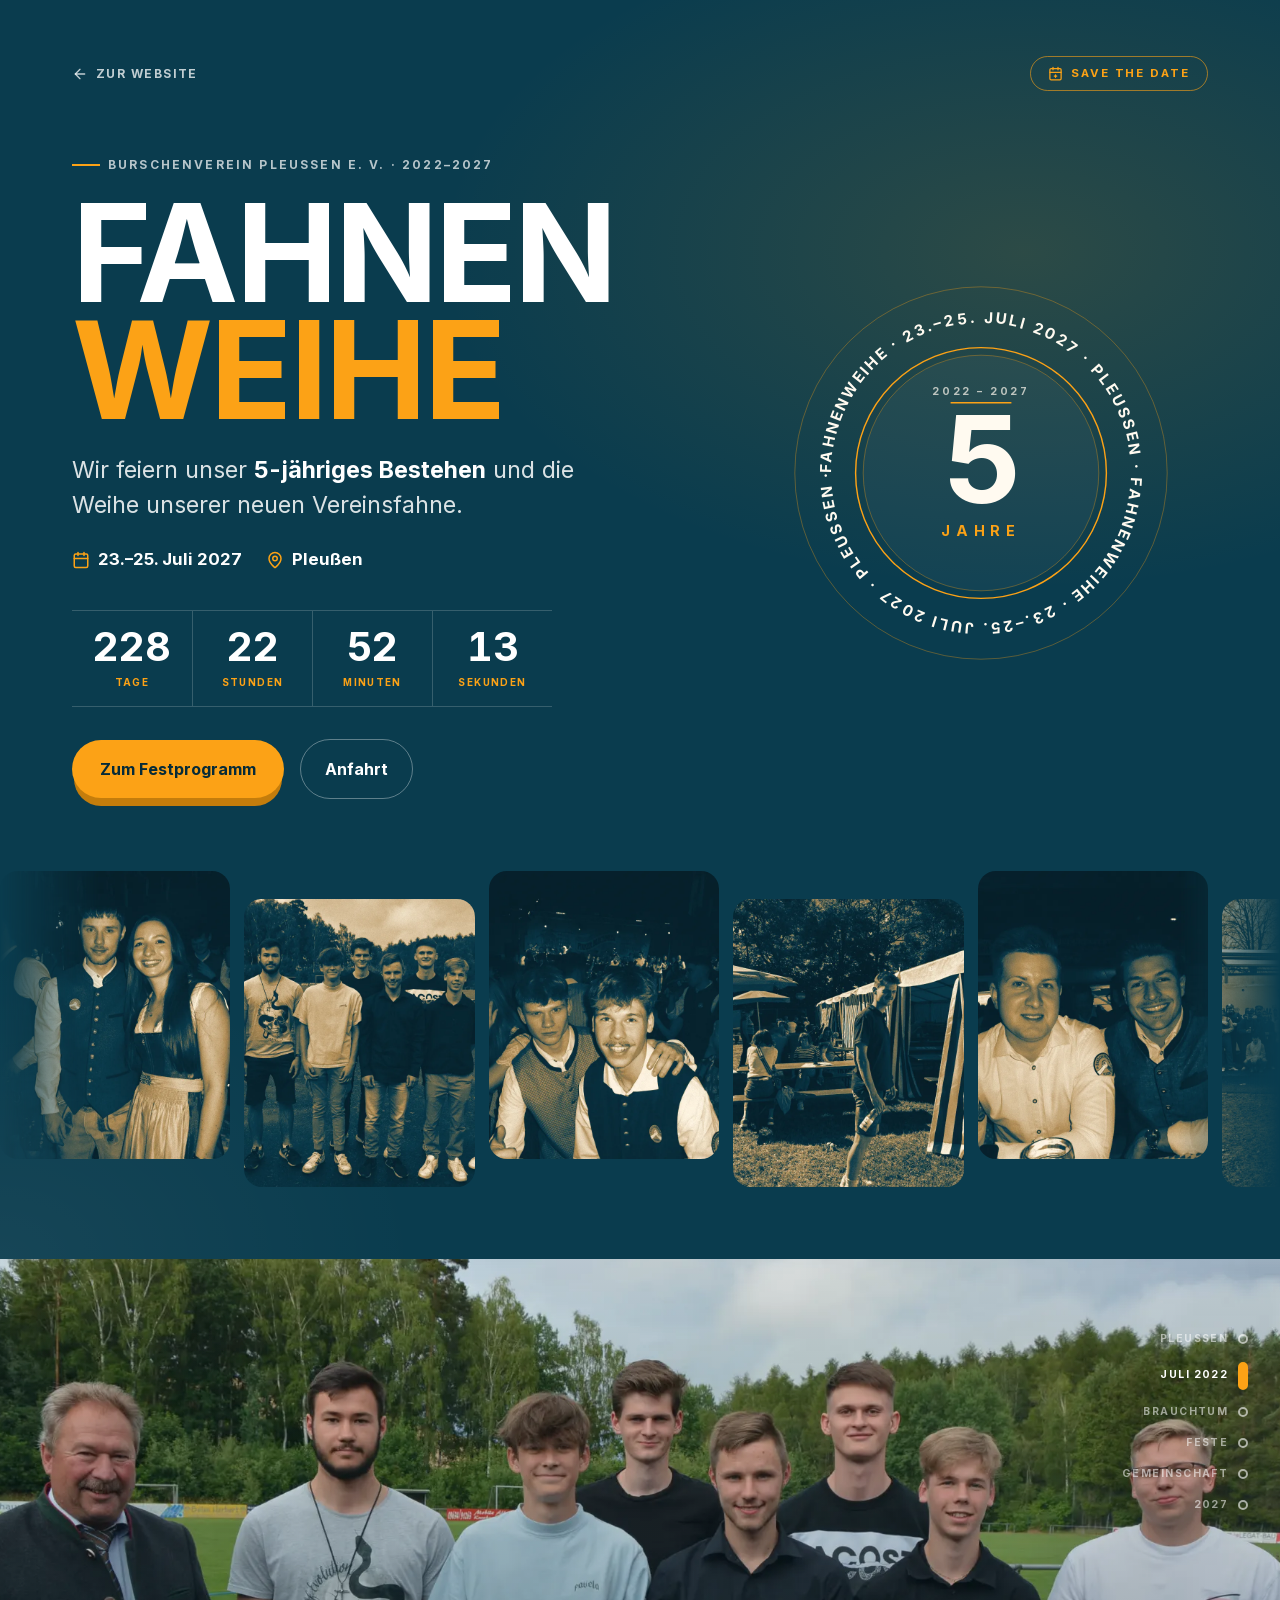
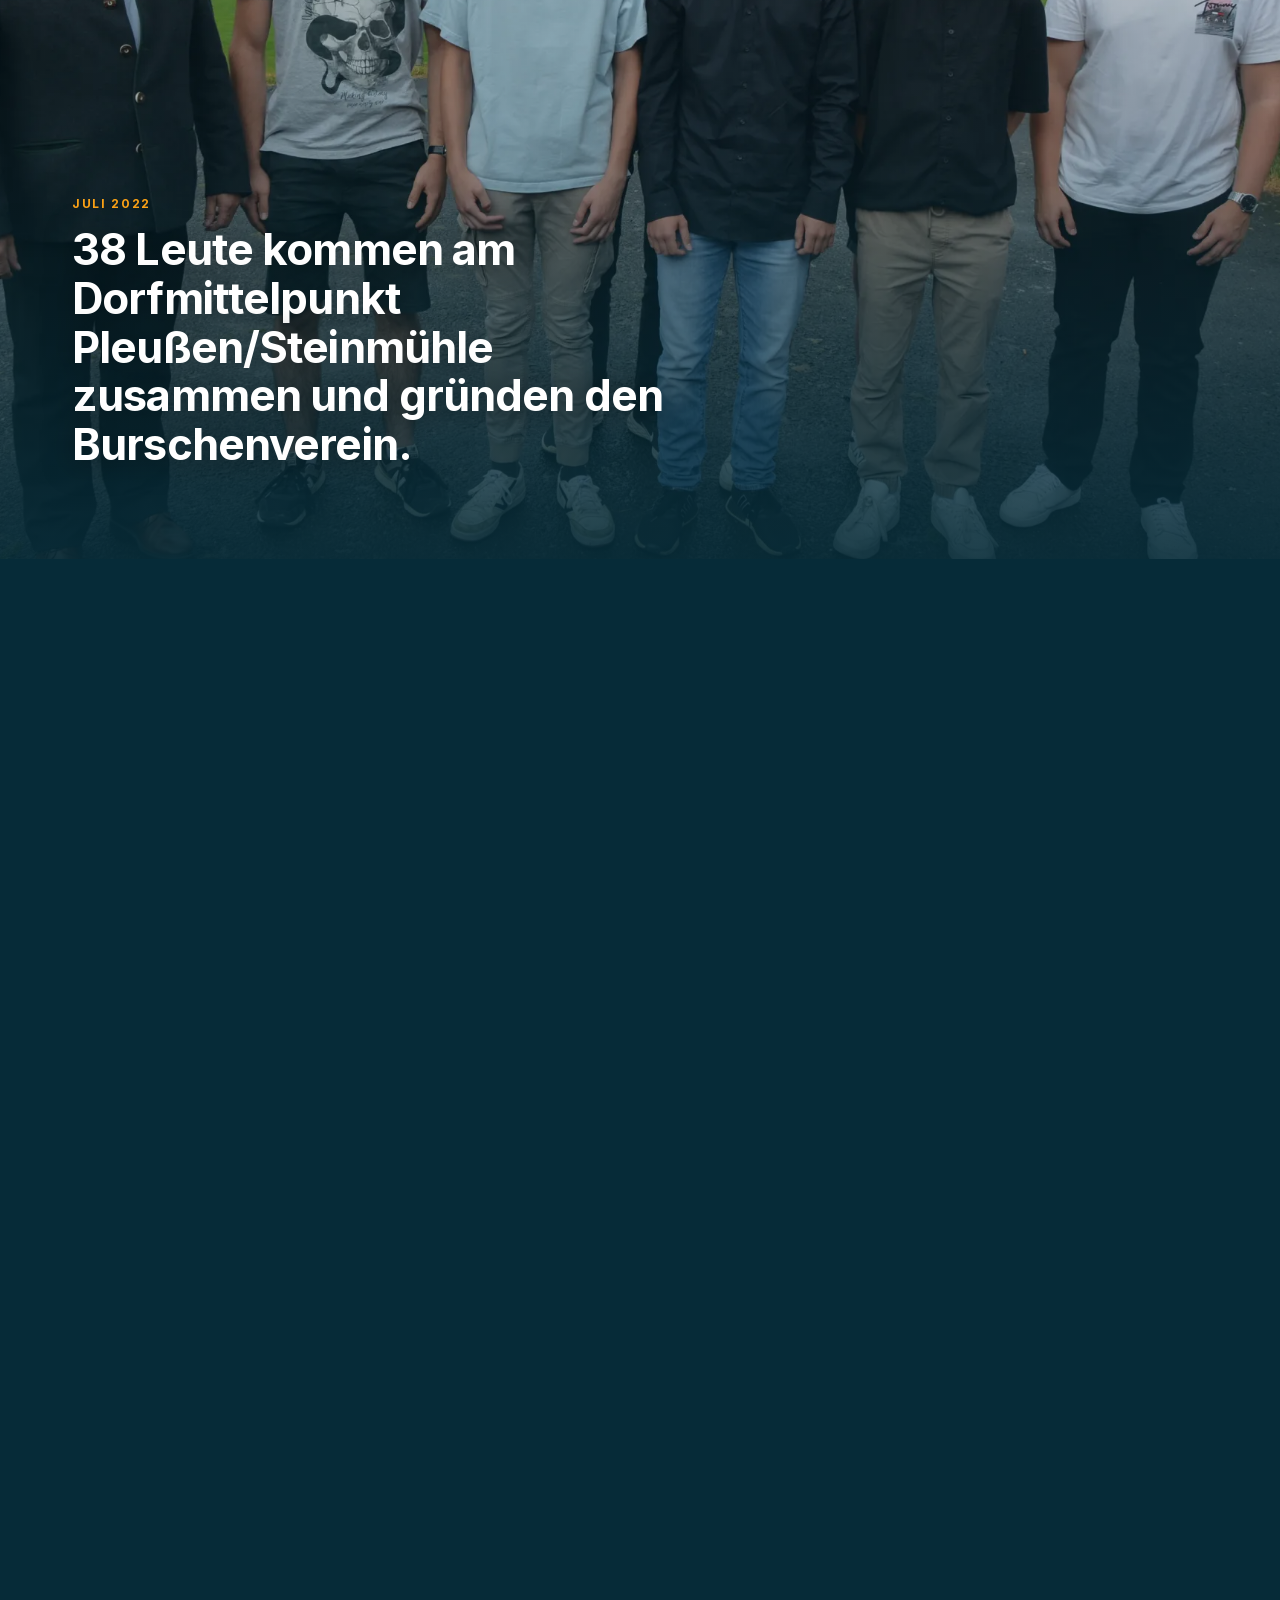
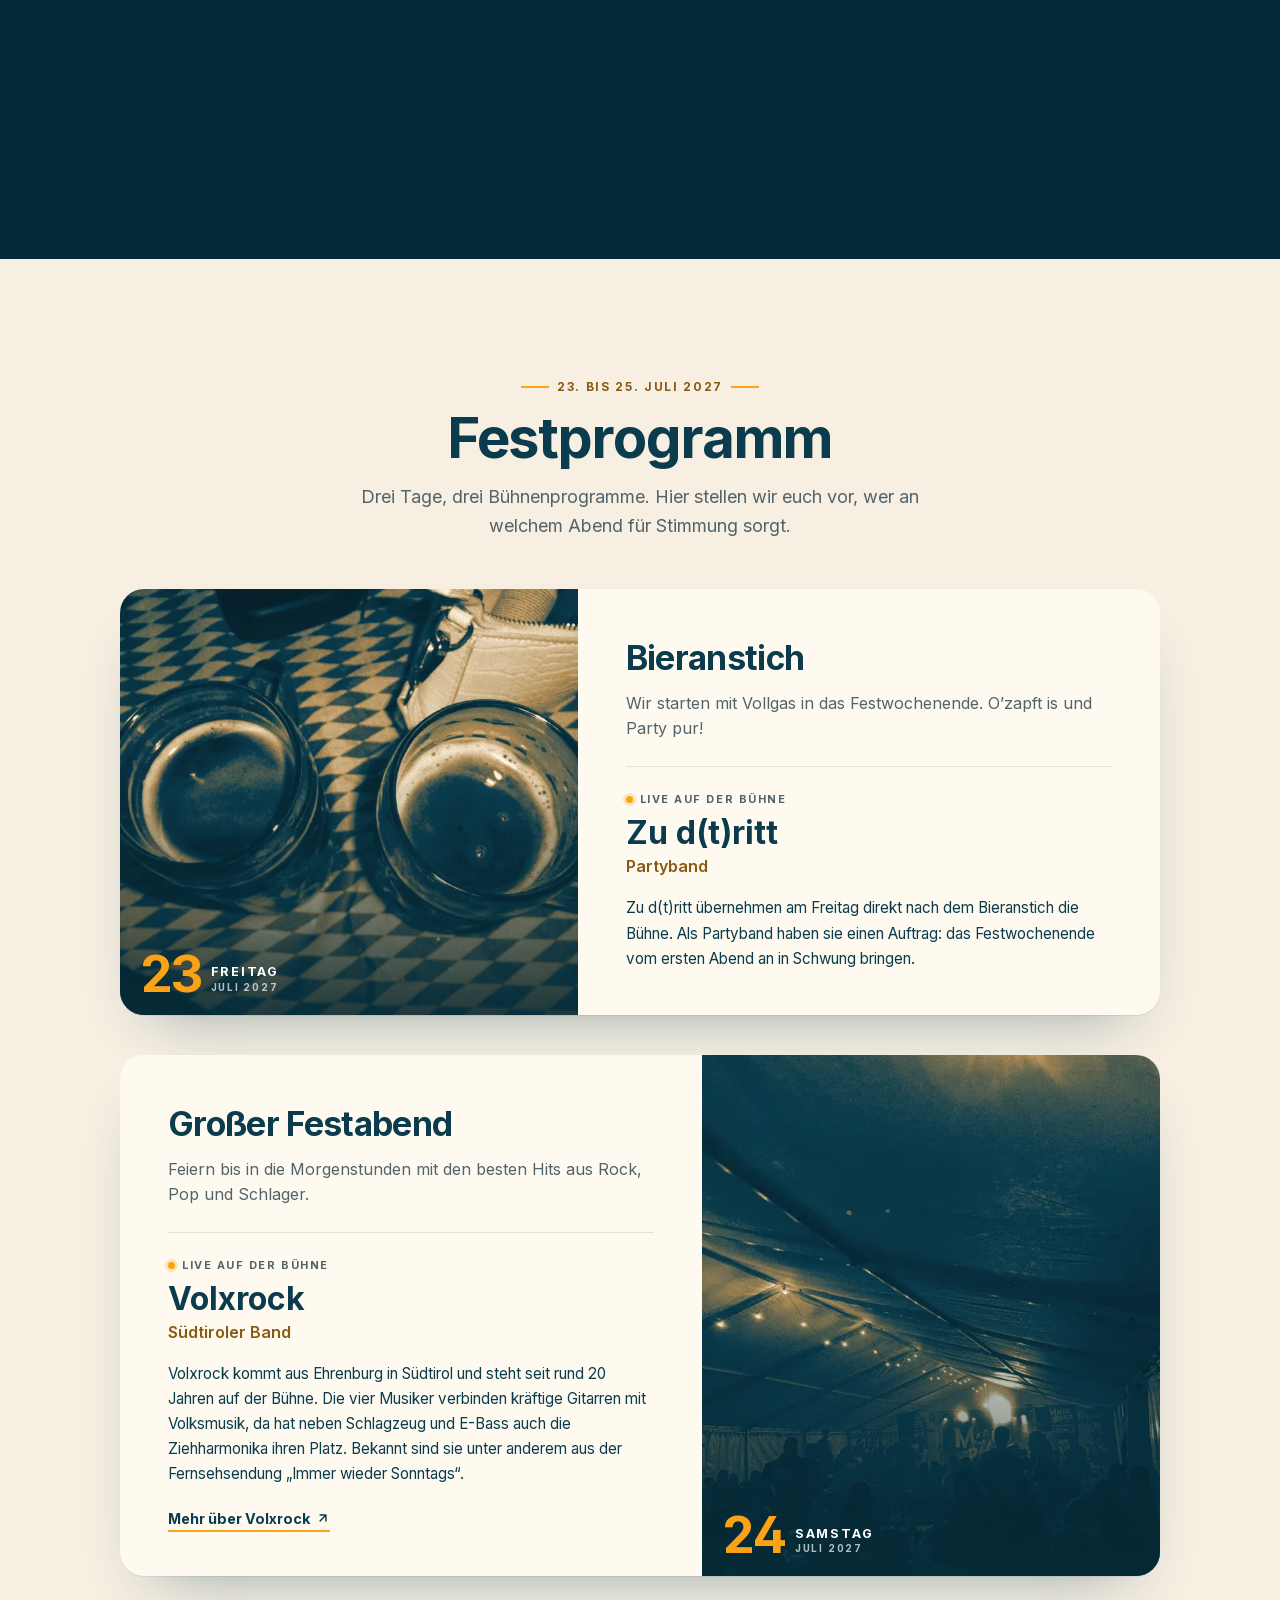
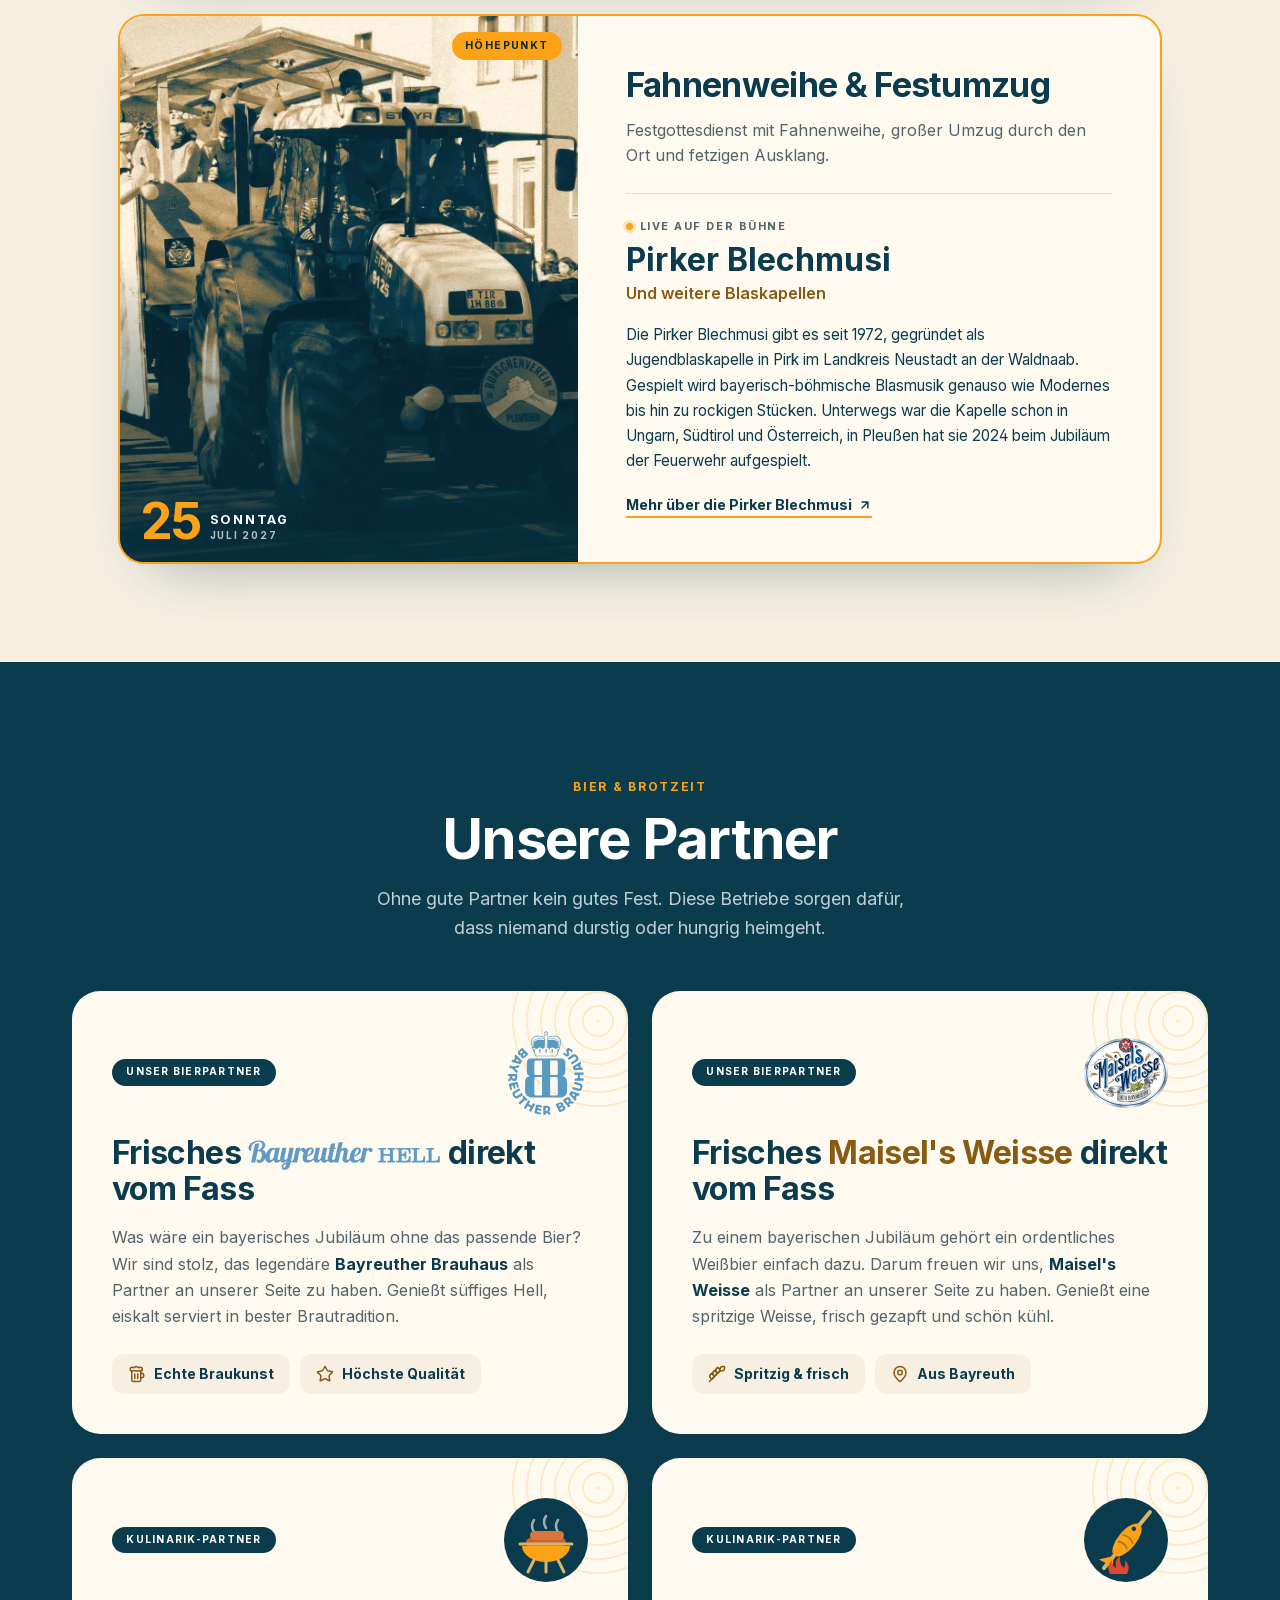
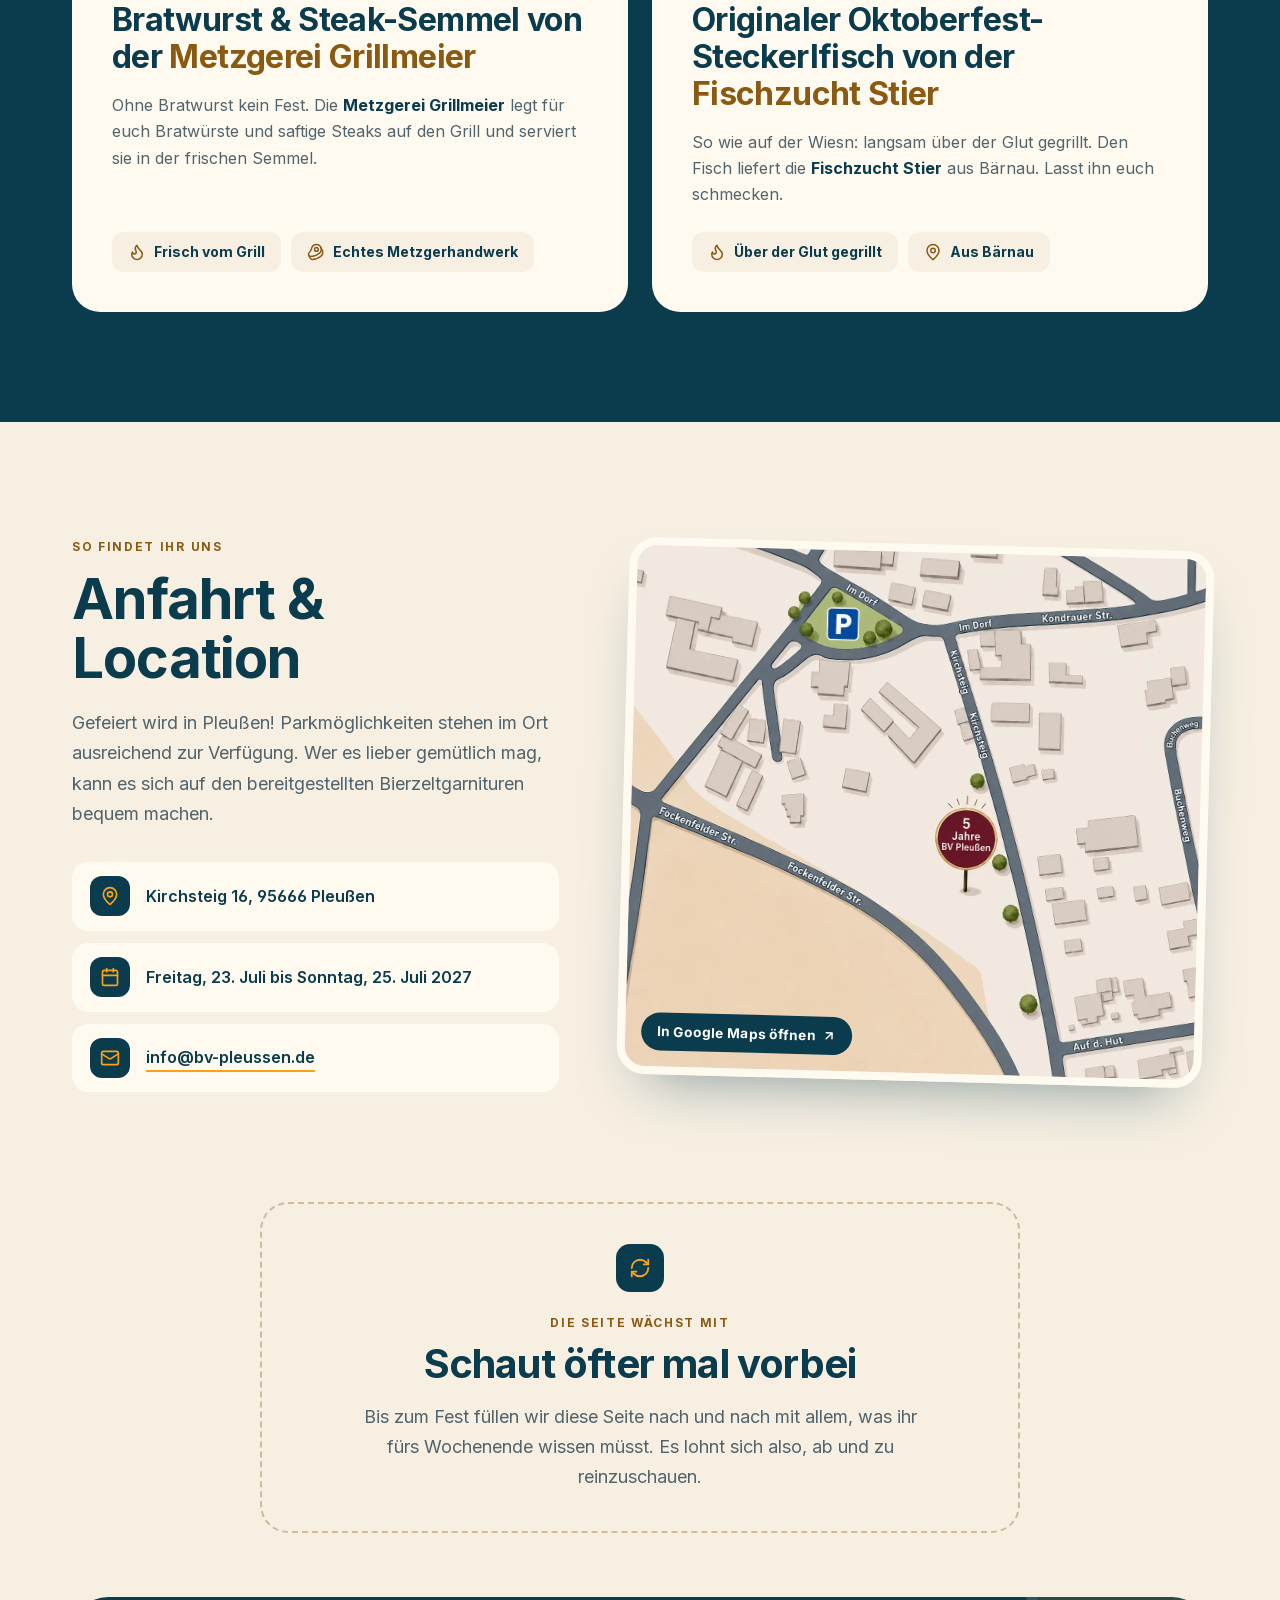
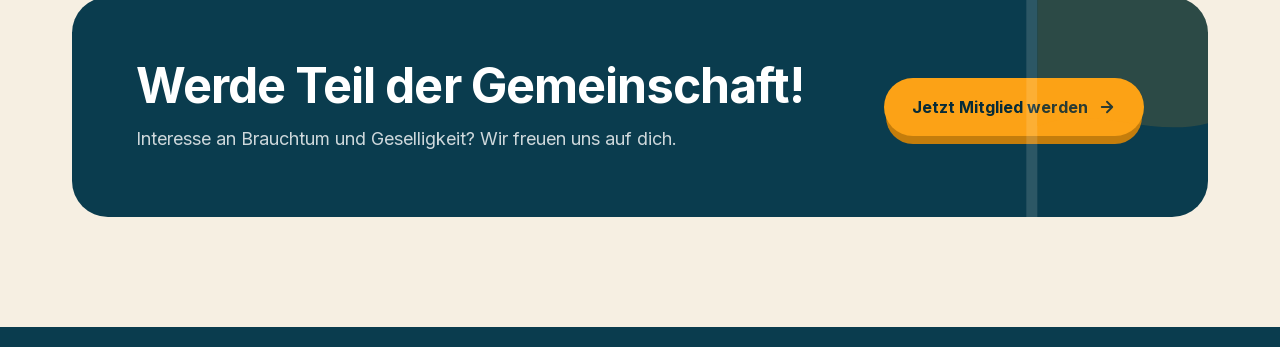
==== index.html @ 167a9791 "Initial Commit" ====
<!doctype html>
<html lang="de">
<head>
<meta charset="utf-8">
<meta name="viewport" content="width=device-width, initial-scale=1">
<meta name="robots" content="noindex">
<title>Fahnenweihe 2027 · Burschenverein Pleußen</title>
<link rel="icon" href="favicon.png">
<link rel="stylesheet" href="theme/2371bcbfa6c42cbef8c187764c1c1ba2/css/all.css">
</head>
<body class="is-ctl-navigation is-act-index">
<main class="content-main" id="content-main">
<div class="container-main">
<div class="cms-page jubi-page">
<section class="jubi jubi-hero">
    <div class="jubi-wrap">
        <nav class="jubi-nav">
            <a class="jubi-back" href="https://www.burschenverein-pleussen.de/">
                <svg xmlns="http://www.w3.org/2000/svg" width="16" height="16" viewBox="0 0 24 24" fill="none" stroke="currentColor" stroke-width="2" stroke-linecap="round" stroke-linejoin="round" aria-hidden="true"><path d="m12 19-7-7 7-7"></path><path d="M19 12H5"></path></svg>
                Zur Website
            </a>
                        <details class="jubi-cal">
                <summary class="jubi-stamp">
                    <svg viewBox="0 0 24 24" fill="none" stroke="currentColor" stroke-width="2" stroke-linecap="round" stroke-linejoin="round" aria-hidden="true"><rect x="3" y="4" width="18" height="18" rx="2"></rect><path d="M16 2v4M8 2v4M3 10h18M12 14v4M10 16h4"></path></svg>
                    Save the Date
                </summary>
                <div class="jubi-cal-menu">
                    <a href="bundles/c3jubilaeum/fahnenweihe-2027.ics" download="fahnenweihe-2027.ics">Apple, Outlook &amp; Co. (.ics)</a>
                    <a href="https://calendar.google.com/calendar/render?action=TEMPLATE&amp;text=Fahnenweihe%20%26%205%20Jahre%20Burschenverein%20Pleu%C3%9Fen&amp;dates=20270723/20270726&amp;location=Kirchsteig%2016%2C%2095666%20Pleu%C3%9Fen&amp;details=Festwochenende%20mit%20Bieranstich%2C%20Festabend%2C%20Fahnenweihe%20und%20Festumzug.%20https%3A%2F%2Fwww.burschenverein-pleussen.de%2Fjubilaeum%2F" target="_blank" rel="noopener">Google Kalender</a>
                </div>
            </details>
        </nav>

        <div class="jubi-hero-grid">
            <div>
                <p class="jubi-kicker">Burschenverein Pleußen e. V. · 2022–2027</p>
                <h1 class="jubi-title">Fahnen<span>weihe</span></h1>
                <p class="jubi-lead">Wir feiern unser <strong>5-jähriges Bestehen</strong> und die Weihe unserer neuen Vereinsfahne.</p>

                <p class="jubi-dates">
                    <span><svg viewBox="0 0 24 24" fill="none" stroke="currentColor" stroke-width="2" stroke-linecap="round" stroke-linejoin="round" aria-hidden="true"><rect x="3" y="4" width="18" height="18" rx="2"></rect><path d="M16 2v4M8 2v4M3 10h18"></path></svg>23.–25. Juli 2027</span>
                    <span><svg viewBox="0 0 24 24" fill="none" stroke="currentColor" stroke-width="2" stroke-linecap="round" stroke-linejoin="round" aria-hidden="true"><path d="M20 10c0 4.993-5.539 10.193-7.399 11.799a1 1 0 0 1-1.202 0C9.539 20.193 4 14.993 4 10a8 8 0 0 1 16 0"></path><circle cx="12" cy="10" r="3"></circle></svg>Pleußen</span>
                </p>

                <div class="jubi-countdown" data-jubi-countdown="2027-07-23" role="timer" aria-label="Countdown bis zum Festbeginn">
                    <div class="jubi-countdown-item"><span data-days>–</span><small>Tage</small></div>
                    <div class="jubi-countdown-item"><span data-hours>–</span><small>Stunden</small></div>
                    <div class="jubi-countdown-item"><span data-minutes>–</span><small>Minuten</small></div>
                    <div class="jubi-countdown-item"><span data-seconds>–</span><small>Sekunden</small></div>
                </div>

                <div class="jubi-hero-actions">
                    <a class="jubi-btn" href="#festprogramm">Zum Festprogramm</a>
                    <a class="jubi-btn-ghost" href="#anfahrt">Anfahrt</a>
                </div>
            </div>

                        <div class="jubi-seal" aria-hidden="true">
                <svg viewBox="0 0 400 400">
                    <defs>
                        <path id="jubi-seal-ring" d="M200 200 m-158 0 a158 158 0 1 1 316 0 a158 158 0 1 1 -316 0"/>
                    </defs>
                    <circle cx="200" cy="200" r="196" fill="none" stroke="#fca216" stroke-opacity=".35" stroke-width="1"/>
                    <circle cx="200" cy="200" r="132" fill="none" stroke="#fca216" stroke-width="1.5"/>
                    <circle cx="200" cy="200" r="124" fill="rgba(255,255,255,.04)" stroke="#fca216" stroke-opacity=".35" stroke-width="1"/>
                    <g class="jubi-seal-ring">
                                                <text font-size="16" font-weight="700" fill="#fffaf0">
                            <textPath href="#jubi-seal-ring" textLength="992.7" lengthAdjust="spacing">FAHNENWEIHE · 23.–25. JULI 2027 · PLEUSSEN · FAHNENWEIHE · 23.–25. JULI 2027 · PLEUSSEN · </textPath>
                        </text>
                    </g>
                    <text x="200" y="232" text-anchor="middle" font-size="128" font-weight="800" letter-spacing="-4" fill="#fffaf0">5</text>
                    <text x="200" y="266" text-anchor="middle" font-size="15" font-weight="800" letter-spacing="6" fill="#fca216">JAHRE</text>
                    <path d="M168 126 h64" stroke="#fca216" stroke-width="1.5"/>
                    <text x="200" y="118" text-anchor="middle" font-size="11" font-weight="700" letter-spacing="3" fill="#fffaf0" fill-opacity=".7">2022 – 2027</text>
                </svg>
            </div>
        </div>
    </div>

        <div class="jubi-marquee">
        <ul class="jubi-marquee-track">
                                                <li>
                        <img src="bundles/c3jubilaeum/hero/m1-tracht.webp"
                             alt="Paar in Tracht beim Fest"
                             width="640" height="800">
                    </li>
                                    <li>
                        <img src="bundles/c3jubilaeum/hero/m2-gruendung.webp"
                             alt="Gründungsfoto 2022"
                             width="640" height="800">
                    </li>
                                    <li>
                        <img src="bundles/c3jubilaeum/hero/m3-freunde.webp"
                             alt="Zwei Vereinsmitglieder in Tracht"
                             width="640" height="800">
                    </li>
                                    <li>
                        <img src="bundles/c3jubilaeum/hero/m4-weinfest.webp"
                             alt="Weinfest im Freien"
                             width="640" height="800">
                    </li>
                                    <li>
                        <img src="bundles/c3jubilaeum/hero/m5-fest.webp"
                             alt="Vereinsmitglieder am Festtisch"
                             width="640" height="800">
                    </li>
                                    <li>
                        <img src="bundles/c3jubilaeum/hero/m6-wagen.webp"
                             alt="Der Verein vor dem eigenen Wagen"
                             width="640" height="800">
                    </li>
                                    <li>
                        <img src="bundles/c3jubilaeum/hero/m7-buehne.webp"
                             alt="Bühne bei Nacht"
                             width="640" height="800">
                    </li>
                                    <li>
                        <img src="bundles/c3jubilaeum/hero/m8-weinstand.webp"
                             alt="Der Weinstand des Vereins"
                             width="640" height="800">
                    </li>
                                                                <li aria-hidden="true">
                        <img src="bundles/c3jubilaeum/hero/m1-tracht.webp"
                             alt=""
                             width="640" height="800">
                    </li>
                                    <li aria-hidden="true">
                        <img src="bundles/c3jubilaeum/hero/m2-gruendung.webp"
                             alt=""
                             width="640" height="800">
                    </li>
                                    <li aria-hidden="true">
                        <img src="bundles/c3jubilaeum/hero/m3-freunde.webp"
                             alt=""
                             width="640" height="800">
                    </li>
                                    <li aria-hidden="true">
                        <img src="bundles/c3jubilaeum/hero/m4-weinfest.webp"
                             alt=""
                             width="640" height="800">
                    </li>
                                    <li aria-hidden="true">
                        <img src="bundles/c3jubilaeum/hero/m5-fest.webp"
                             alt=""
                             width="640" height="800">
                    </li>
                                    <li aria-hidden="true">
                        <img src="bundles/c3jubilaeum/hero/m6-wagen.webp"
                             alt=""
                             width="640" height="800">
                    </li>
                                    <li aria-hidden="true">
                        <img src="bundles/c3jubilaeum/hero/m7-buehne.webp"
                             alt=""
                             width="640" height="800">
                    </li>
                                    <li aria-hidden="true">
                        <img src="bundles/c3jubilaeum/hero/m8-weinstand.webp"
                             alt=""
                             width="640" height="800">
                    </li>
                                    </ul>
    </div>

</section>

<section class="jubi jubi-story" data-jubi-story="true" aria-label="Unsere Geschichte" style="--jubi-chapters: 6">
    <div class="jubi-story-track">
        <div class="jubi-story-stage">
                            <article class="jubi-story-chapter is--claim">
                    <img class="jubi-story-img"
                         src="bundles/c3jubilaeum/story/0-pleussen.webp"
                         alt="Luftaufnahme von Pleußen"
                         decoding="async"
                         loading="lazy">

                    <div class="jubi-story-text jubi-wrap">
                                                    <p class="jubi-kicker">Unsere Geschichte</p>
                            <h2 class="jubi-story-claim">Fünf Jahre.<span>Eine Fahne.</span></h2>
                            <p class="jubi-story-hint">Scrollen<i></i></p>
                                            </div>
                </article>
                            <article class="jubi-story-chapter">
                    <img class="jubi-story-img"
                         src="bundles/c3jubilaeum/story/1-gruendung.webp"
                         alt="Gründungsfoto des Burschenvereins Pleußen"
                         decoding="async"
                         loading="lazy">

                    <div class="jubi-story-text jubi-wrap">
                                                    <p class="jubi-story-cap"><span class="jubi-kicker">Juli 2022</span>38 Leute kommen am Dorfmittelpunkt Pleußen/Steinmühle zusammen und gründen den Burschenverein.</p>
                                            </div>
                </article>
                            <article class="jubi-story-chapter">
                    <img class="jubi-story-img"
                         src="bundles/c3jubilaeum/story/2-brauchtum.webp"
                         alt="Vereinsmitglieder in Tracht beim Fest"
                         decoding="async"
                         loading="lazy">

                    <div class="jubi-story-text jubi-wrap">
                                                    <p class="jubi-story-cap"><span class="jubi-kicker">Brauchtum</span>Wir pflegen die bayerische Tradition und halten die Dorfgemeinschaft zusammen.</p>
                                            </div>
                </article>
                            <article class="jubi-story-chapter">
                    <img class="jubi-story-img"
                         src="bundles/c3jubilaeum/story/3-feste.webp"
                         alt="Der Weinstand des Burschenvereins beim Weinfest"
                         decoding="async"
                         loading="lazy">

                    <div class="jubi-story-text jubi-wrap">
                                                    <p class="jubi-story-cap"><span class="jubi-kicker">Feste</span>Wir organisieren regelmäßig Weinfeste und andere Veranstaltungen, zu denen alle kommen können.</p>
                                            </div>
                </article>
                            <article class="jubi-story-chapter">
                    <img class="jubi-story-img"
                         src="bundles/c3jubilaeum/story/4-gemeinschaft.webp"
                         alt="Der Verein in Kostümen vor dem eigenen Wagen"
                         decoding="async"
                         loading="lazy">

                    <div class="jubi-story-text jubi-wrap">
                                                    <p class="jubi-story-cap"><span class="jubi-kicker">Gemeinschaft</span>Ob in Tracht oder im Kostüm auf dem eigenen Wagen: Wir machen das zusammen.</p>
                                            </div>
                </article>
                            <article class="jubi-story-chapter is--lock">
                    <img class="jubi-story-img"
                         src="bundles/c3jubilaeum/story/5-fahnenweihe.webp"
                         alt="Bühne und Publikum bei Nacht"
                         decoding="async"
                         loading="lazy">

                    <div class="jubi-story-text jubi-wrap">
                                                    <p class="jubi-kicker">23.–25. Juli 2027</p>
                            <h2 class="jubi-story-claim">Jetzt bekommt der Verein<span>seine Fahne.</span></h2>
                            <ul class="jubi-story-facts">
                                <li><b>38</b><small>bei der Gründung</small></li>
                                <li><b>5</b><small>Jahre Verein</small></li>
                                <li><b>3</b><small>Tage Festwochenende</small></li>
                            </ul>
                            <a class="jubi-btn" href="#festprogramm">
                                Zum Festprogramm
                                <svg width="18" height="18" viewBox="0 0 24 24" fill="none" stroke="currentColor" stroke-width="2.5" stroke-linecap="round" stroke-linejoin="round" aria-hidden="true"><path d="M12 5v14M5 12l7 7 7-7"></path></svg>
                            </a>
                                            </div>
                </article>
            
            <ol class="jubi-story-rail" aria-hidden="true">
                                    <li><span>Pleußen</span></li>
                                    <li><span>Juli 2022</span></li>
                                    <li><span>Brauchtum</span></li>
                                    <li><span>Feste</span></li>
                                    <li><span>Gemeinschaft</span></li>
                                    <li><span>2027</span></li>
                            </ol>
        </div>
    </div>
</section>

<section class="jubi jubi-programm" id="festprogramm">
    <div class="jubi-wrap">
        <div class="jubi-head">
            <p class="jubi-kicker">23. bis 25. Juli 2027</p>
            <h2>Festprogramm</h2>
            <p>Drei Tage, drei Bühnenprogramme. Hier stellen wir euch vor, wer an welchem Abend für Stimmung sorgt.</p>
        </div>

        <div class="jubi-days">
                            <article class="jubi-day">
                    <div class="jubi-day-art">
                        <img src="bundles/c3jubilaeum/programm/p1-bieranstich.webp"
                             alt="Zwei Maßkrüge auf weiß-blauer Tischdecke" width="960" height="600" loading="lazy" decoding="async">
                        <p class="jubi-day-date"><b>23</b><span>Freitag<small>Juli 2027</small></span></p>
                                            </div>
                    <div class="jubi-day-body">
                        <h3 class="jubi-day-title">Bieranstich</h3>
                        <p class="jubi-day-desc">Wir starten mit Vollgas in das Festwochenende. O’zapft is und Party pur!</p>
                        <div class="jubi-band">
                            <p class="jubi-band-pre">Live auf der Bühne</p>
                            <h4 class="jubi-band-name">Zu d(t)ritt</h4>
                            <p class="jubi-band-post">Partyband</p>
                            <p class="jubi-band-text">Zu d(t)ritt übernehmen am Freitag direkt nach dem Bieranstich die Bühne. Als Partyband haben sie einen Auftrag: das Festwochenende vom ersten Abend an in Schwung bringen.</p>
                                                    </div>
                    </div>
                </article>
                            <article class="jubi-day">
                    <div class="jubi-day-art">
                        <img src="bundles/c3jubilaeum/programm/p2-festabend.webp"
                             alt="Volles Festzelt am Abend" width="960" height="600" loading="lazy" decoding="async">
                        <p class="jubi-day-date"><b>24</b><span>Samstag<small>Juli 2027</small></span></p>
                                            </div>
                    <div class="jubi-day-body">
                        <h3 class="jubi-day-title">Großer Festabend</h3>
                        <p class="jubi-day-desc">Feiern bis in die Morgenstunden mit den besten Hits aus Rock, Pop und Schlager.</p>
                        <div class="jubi-band">
                            <p class="jubi-band-pre">Live auf der Bühne</p>
                            <h4 class="jubi-band-name">Volxrock</h4>
                            <p class="jubi-band-post">Südtiroler Band</p>
                            <p class="jubi-band-text">Volxrock kommt aus Ehrenburg in Südtirol und steht seit rund 20 Jahren auf der Bühne. Die vier Musiker verbinden kräftige Gitarren mit Volksmusik, da hat neben Schlagzeug und E-Bass auch die Ziehharmonika ihren Platz. Bekannt sind sie unter anderem aus der Fernsehsendung „Immer wieder Sonntags“.</p>
                                                            <a class="jubi-band-link" href="https://volxrock.com/" target="_blank" rel="noopener">Mehr über Volxrock<svg width="14" height="14" viewBox="0 0 24 24" fill="none" stroke="currentColor" stroke-width="2.5" stroke-linecap="round" stroke-linejoin="round" aria-hidden="true"><path d="M7 17 17 7M7 7h10v10"></path></svg></a>
                                                    </div>
                    </div>
                </article>
                            <article class="jubi-day is--highlight">
                    <div class="jubi-day-art">
                        <img src="bundles/c3jubilaeum/programm/p3-umzug.webp"
                             alt="Traktor mit geschmücktem Wagen beim Umzug" width="960" height="600" loading="lazy" decoding="async">
                        <p class="jubi-day-date"><b>25</b><span>Sonntag<small>Juli 2027</small></span></p>
                        <span class="jubi-day-tag">Höhepunkt</span>                    </div>
                    <div class="jubi-day-body">
                        <h3 class="jubi-day-title">Fahnenweihe &amp; Festumzug</h3>
                        <p class="jubi-day-desc">Festgottesdienst mit Fahnenweihe, großer Umzug durch den Ort und fetzigen Ausklang.</p>
                        <div class="jubi-band">
                            <p class="jubi-band-pre">Live auf der Bühne</p>
                            <h4 class="jubi-band-name">Pirker Blechmusi</h4>
                            <p class="jubi-band-post">Und weitere Blaskapellen</p>
                            <p class="jubi-band-text">Die Pirker Blechmusi gibt es seit 1972, gegründet als Jugendblaskapelle in Pirk im Landkreis Neustadt an der Waldnaab. Gespielt wird bayerisch-böhmische Blasmusik genauso wie Modernes bis hin zu rockigen Stücken. Unterwegs war die Kapelle schon in Ungarn, Südtirol und Österreich, in Pleußen hat sie 2024 beim Jubiläum der Feuerwehr aufgespielt.</p>
                                                            <a class="jubi-band-link" href="https://www.pirker-blechmusi.de/" target="_blank" rel="noopener">Mehr über die Pirker Blechmusi<svg width="14" height="14" viewBox="0 0 24 24" fill="none" stroke="currentColor" stroke-width="2.5" stroke-linecap="round" stroke-linejoin="round" aria-hidden="true"><path d="M7 17 17 7M7 7h10v10"></path></svg></a>
                                                    </div>
                    </div>
                </article>
                    </div>
    </div>
</section>
<section class="jubi jubi-partner">
    <div class="jubi-wrap">
        <div class="jubi-head">
            <p class="jubi-kicker">Bier &amp; Brotzeit</p>
            <h2>Unsere Partner</h2>
            <p>Ohne gute Partner kein gutes Fest. Diese Betriebe sorgen dafür, dass niemand durstig oder hungrig heimgeht.</p>
        </div>

        <div class="jubi-partner-grid">
            <article class="jubi-partner-card">
                <div class="jubi-partner-top">
                    <span class="jubi-tag">Unser Bierpartner</span>
                    <span class="jubi-partner-logo">
                                                                                                                                <span class="icon icon-bayreuther_brauhaus_rundlogo" aria-hidden="true">
                                        <?xml version="1.0" encoding="UTF-8" standalone="no"?>
<!DOCTYPE svg PUBLIC "-//W3C//DTD SVG 1.1//EN" "http://www.w3.org/Graphics/SVG/1.1/DTD/svg11.dtd">
<svg width="100%" height="100%" viewBox="0 0 1500 1663" version="1.1" xmlns="http://www.w3.org/2000/svg" xmlns:xlink="http://www.w3.org/1999/xlink" xml:space="preserve" xmlns:serif="http://www.serif.com/" style="fill-rule:evenodd;clip-rule:evenodd;stroke-linejoin:round;stroke-miterlimit:2;">
    <g transform="matrix(4.16667,0,0,4.16667,0,0)">
        <path d="M73.824,109.939C73.412,110.245 73.072,110.571 72.719,110.915C70.074,113.473 69.628,115.523 71.178,117.134C73.153,119.147 75.917,118.255 80.11,114.189C82.025,112.318 82.092,111.173 80.449,109.478C80,109.019 78.819,108.107 78.101,107.659C77.22,107.068 76.779,107.323 74.514,109.344L73.824,109.939ZM60.3,97.439C58.274,99.4 57.821,100.024 57.42,101.127C56.837,102.575 57.187,103.936 58.343,105.132C59.6,106.424 61.229,106.886 62.783,106.358C64.276,105.892 65.088,105.292 67.868,102.591C69.276,101.212 69.643,100.783 69.867,100.107C70.27,98.908 69.802,97.498 68.509,96.174L65.804,93.696C65.172,93.25 64.19,93.657 62.825,94.979L62.481,95.333L60.3,97.439ZM88.58,117.653C87.866,118.343 87.866,118.343 86.562,119.419L86.467,119.519C86.212,119.77 85.665,120.303 84.95,121.091L84.244,121.786C80.958,124.975 77.732,127.106 74.927,127.96C72.318,128.717 69.94,128.693 67.756,127.96C66.082,127.353 64.436,126.361 63.627,125.534C62.335,124.21 60.83,121.84 60.527,120.527C60.065,118.735 60.052,118.307 60.684,115.625C60.743,115.396 60.72,115.157 60.623,115.063C60.405,114.84 59.87,114.991 58.705,115.515C57.974,115.771 55.272,115.714 54.156,115.379C53.314,115.122 50.394,113.025 49.467,112.062C47.99,110.547 46.184,107.481 45.771,105.84C45.14,103.051 46.336,99.749 49.32,96.052C50.565,94.485 52.482,92.537 56.633,88.499C58.102,87.078 63.29,82.116 64.311,81.228C66.215,79.454 67.611,79.789 70.341,82.592C71.059,83.32 71.059,83.32 73.618,86.278L77.439,89.895C77.62,90.08 77.936,90.402 78.375,90.963C80.223,93.17 80.666,93.732 81.202,94.275C81.469,94.556 81.734,94.83 82.057,95.054C82.633,95.652 83.095,96.015 83.095,96.015C84.995,98.276 84.995,98.276 85.299,98.597L85.843,99.153C87.232,100.472 88.385,101.576 88.663,101.856C88.98,102.175 88.98,102.175 91.144,104.721L92.001,105.592L94.764,108.433C96.051,109.754 95.991,110.621 94.471,112.102C93.723,112.838 93.274,113.272 92.769,113.677C91.36,114.94 90.36,115.831 90.154,116.031C90.154,116.031 89.901,116.279 89.592,116.668L88.58,117.653Z" style="fill:rgb(88,154,194);fill-rule:nonzero;"/>
        <path d="M45.323,143.84C46.971,144.309 50.202,144.889 50.994,144.8C51.232,144.772 51.621,144.507 51.795,144.203C52.359,143.241 51.425,141.539 49.242,139.676C48.458,138.982 47.745,138.31 47.085,137.681C44.242,135.028 44.242,135.028 43.41,134.552C41.963,133.722 40.591,134.295 39.451,136.237C37.498,139.585 37.402,140.752 38.905,141.619C40.062,142.302 40.687,142.515 42.993,143.131L45.323,143.84ZM59.47,154.666C58.118,156.973 56.946,157.589 54.486,157.206C53.931,157.141 53.931,157.141 52.397,156.733C52.032,156.598 50.965,156.385 49.195,155.986C47.812,155.677 47.812,155.677 46.004,155.097C45.063,154.802 45.063,154.802 42.872,154.323C41.821,154.132 41.821,154.132 40.251,153.533L38.687,153.017C37.654,152.742 36.246,152.245 34.549,151.581L32.814,151.128C31.49,150.845 31.49,150.845 29.101,150.107C28.629,149.909 27.851,149.698 26.941,149.485C26.527,149.329 25.953,149.156 25.267,148.919C24.733,148.687 20.239,147.357 19.467,147.161C17.843,146.768 17.843,146.768 17.399,146.509C16.287,145.865 15.77,144.738 16.034,143.667C16.088,143.442 17.304,141.227 17.937,140.142C19.012,138.305 19.746,137.187 20.03,136.942C20.525,136.5 21.106,136.268 21.741,136.309C21.831,136.285 21.831,136.285 26.177,137.113C27.463,137.302 27.959,136.85 30.168,133.08C33.519,127.365 33.784,125.643 31.668,123.675C29.525,121.75 29.21,121.159 29.744,120.254C29.916,119.953 30.131,119.584 30.509,119.06L31.656,117.133L33.14,114.569C33.819,113.412 34.064,113.233 34.927,112.916C35.531,112.774 36.106,112.794 36.489,113.019C36.837,113.215 36.837,113.215 37.498,113.857C37.993,114.392 38.602,114.991 39.293,115.483C39.632,115.764 40.478,116.497 41.694,117.701L43.526,119.263C44.808,120.262 45.093,120.511 45.879,121.464C46.542,122.252 47.277,123.018 48.107,123.741C48.866,124.357 49.107,124.578 50.333,125.781L52.044,127.431C52.714,128.171 53.519,128.956 54.388,129.876C54.89,130.421 55.339,130.918 55.759,131.343C57.264,132.7 58.559,134.035 59.731,135.214C60.743,136.388 61.064,136.727 62.412,137.85C66.033,140.79 66.519,142.127 65.01,145.087C64.493,146.089 63.783,147.311 63.324,148.102L62.091,150.314L61.265,151.715C60.768,152.315 60.768,152.315 60.3,153.111L59.47,154.666Z" style="fill:rgb(88,154,194);fill-rule:nonzero;"/>
        <path d="M52.306,169.058L51.753,170.95C51.015,173.6 50.587,174.148 48.939,174.337C45.935,174.808 45.935,174.808 44.661,175.086C42.902,175.414 40.785,175.83 38.212,176.194C36.258,176.504 36.258,176.504 34.496,176.891C33.774,177.047 33.378,177.304 33.273,177.644C33.154,178.043 33.457,178.639 34.143,179.276C34.288,179.464 35.266,180.264 37.097,181.737C38.049,182.591 41.039,185.198 41.559,185.711C44.055,188.187 44.055,188.187 44.643,188.725C45.869,189.797 46.015,190.431 45.602,191.918L44.484,195.564C44.159,196.493 44.019,196.965 43.867,197.515L43.44,199.229C43.077,200.499 42.433,201.132 41.634,200.907C40.954,200.703 40.954,200.703 39.328,198.928C37.732,197.295 36.174,195.753 34.701,194.387C33.554,193.253 33.554,193.253 30.764,190.184C30.219,189.585 30.219,189.585 27.006,186.543C26.129,185.711 24.963,184.584 23.479,183.051C20.239,179.718 18.643,178.747 13.898,177.394C12.976,177.136 12.115,176.891 11.228,176.71L10.184,176.418C5.988,175.209 5.563,174.872 6.035,173.172C6.133,172.835 6.23,172.501 6.411,172.108C6.689,171.383 6.838,170.834 6.922,170.578L8.062,166.344C8.682,164.12 9.736,163.967 14.405,165.303C18.103,166.644 18.103,166.644 19.012,166.904C22.708,167.959 24.437,168.015 27.377,167.25C27.377,167.25 31.503,166.352 39.802,164.559C41.357,164.257 42.55,164.017 43.526,163.854L47.872,163.125L51.025,162.322C51.604,162.19 52.141,162.134 52.579,162.259C53.519,162.457 53.902,163.444 53.501,164.871L52.306,169.058Z" style="fill:rgb(88,154,194);fill-rule:nonzero;"/>
        <path d="M28.061,215.133C27.549,215.133 26.649,215.065 25.365,214.923L24.787,214.923L23.958,214.936L22.871,215.021C19.857,215.083 19.153,215.578 19.165,217.57C19.169,219.948 20.335,222.216 22.525,224.095C24.332,225.58 26.639,226.624 28.299,226.609C29.841,226.609 31.509,225.829 32.329,224.768C33.154,223.7 33.597,221.593 33.585,218.698C33.565,215.872 32.801,215.049 30.363,215.06L28.061,215.133ZM0,213.551L0.178,210.743L0.03,206.165C0.018,204.551 0.587,203.829 1.874,203.829L3.339,203.829L5.076,203.809C5.141,203.829 6.411,203.884 8.147,203.941C9.045,204.015 10.01,203.996 10.834,203.996C12.308,203.996 12.385,203.996 15.195,203.829L16.094,203.829L19.878,203.96L26.153,203.854C30.308,204.052 32.755,204.188 34.035,204.172L40.687,203.996C42.544,203.996 43.381,204.914 43.4,206.955C43.41,208.582 43.41,209.211 43.289,211.536C43.238,212.172 43.238,212.593 43.238,212.742L43.335,220.777C43.344,224.923 42.217,229.085 40.191,232.344C38.201,235.588 34.048,237.657 29.513,237.676C26.307,237.689 22.968,236.642 20.462,234.826C20.012,234.474 18.532,233.137 16.156,230.749C15.754,230.481 15.195,230.208 14.736,230.208C14.159,230.208 13.582,230.555 13.208,231.112C12.385,232.247 11.303,234.304 11.109,235.138C10.547,237.118 10.229,237.539 9.203,237.555C6.315,237.567 1.516,237.377 1.257,237.165C0.624,236.742 0.03,235.209 0.03,234.073C0.018,232.373 0.272,231.529 1.477,229.97L1.789,229.415C2.934,227.79 3.96,226.508 4.852,225.59C6.381,224.038 6.508,223.878 6.763,223.47C6.897,223.264 7.648,221.987 9.056,219.8C9.434,219.163 9.688,218.312 9.688,217.536C9.673,216.133 8.767,215.145 7.551,215.149L5.831,215.154L4.039,215.092C1.862,215.534 1.862,215.534 1.605,215.534C0.649,215.534 0,214.835 0,213.697L0,213.551Z" style="fill:rgb(88,154,194);fill-rule:nonzero;"/>
        <path d="M45.122,244.725L45.992,248.002L46.864,251.701L49.06,259.564C49.164,259.986 49.436,261.011 49.734,262.317C49.865,263.079 50.036,263.681 50.128,264.016L50.387,264.991C50.615,265.576 50.749,266.04 50.837,266.395C51.202,267.754 50.661,268.476 48.872,268.967C47.95,269.217 44.212,269.643 43.4,269.565C42.641,269.476 42.23,268.924 41.829,267.442C41.294,265.463 41.294,265.463 39.887,259.276C39.792,258.653 39.62,258.038 39.429,257.28C38.789,254.984 37.732,254.013 36.188,254.445C35.882,254.524 34.002,255.172 33.213,255.466C31.954,255.951 31.698,257.179 32.353,259.63C32.63,260.654 32.863,261.541 33.129,262.27C33.531,263.476 33.784,264.445 33.852,264.71C33.868,264.774 33.868,264.774 34.238,266.859L34.634,268.059C34.78,268.394 34.9,268.795 35.022,269.279C35.761,271.988 35.386,272.824 33.224,273.417C29.949,274.305 28.872,274.513 28.223,274.547C27.076,274.494 26.287,273.538 25.741,271.493C25.134,269.249 24.082,264.633 23.749,262.909C23.556,261.723 23.367,260.746 23.205,260.133C22.852,258.837 21.658,258.363 19.867,258.848C16.519,259.741 15.452,260.179 15.228,260.834C14.942,261.495 15.244,263.593 15.924,266.12L16.469,267.648L17.699,272.418C18.34,274.305 18.34,274.305 18.497,274.903C19.329,277.967 18.85,278.903 16.246,279.592C11.607,280.847 10.453,280.735 10.01,279.082C9.002,275.364 8.851,274.809 8.414,272.456C7.278,269.261 7.278,269.261 6.91,267.887C6.546,266.539 6.535,266.47 6.23,264.863L5.977,263.91L5.648,262.768C5.308,261.685 5.107,260.932 4.991,260.524C4.774,259.71 4.774,259.71 4.191,257.089L4.011,256.414L3.864,255.875L3.501,254.518C3.144,253.208 3.27,252.455 4.039,251.873C4.471,251.481 8.682,250.117 13.753,248.75L18.532,247.541L23.26,246.113C23.622,245.988 24.563,245.746 25.751,245.502C26.639,245.336 27.377,245.136 27.931,244.995C28.735,244.771 28.735,244.771 31.234,243.954C35.211,243.171 35.211,243.171 35.943,242.975C36.818,242.738 36.818,242.738 39.293,241.836L40.336,241.574C42.749,240.915 44.172,241.475 44.825,243.412L45.122,244.725Z" style="fill:rgb(88,154,194);fill-rule:nonzero;"/>
        <path d="M52.705,284.757L47.323,287.982L43.273,290.205C36.477,294.168 34.906,295.16 32.961,296.922C30.594,299.086 30.459,301.903 32.596,305.562C34.16,308.225 37.001,309.918 39.348,309.466C40.034,309.387 43.273,307.804 45.419,306.551L48.998,304.528C49.606,304.181 49.606,304.181 53.802,301.954L55.476,300.902L59.144,298.672L61.252,297.439C61.936,296.96 62.424,296.67 62.82,296.448C64.92,295.241 66.262,295.605 67.516,297.746L69.419,301.013L70.064,302.104C71.204,304.085 70.841,304.71 67.022,306.937C66.956,306.953 66.576,307.188 65.999,307.44C65.405,307.715 64.743,308.122 63.973,308.557L60.017,310.935L48.707,317.244C48.295,317.401 48.017,317.569 47.961,317.592L45.637,318.968C45.419,319.1 45.419,319.1 43.782,319.737C41.991,320.467 40.812,320.85 40.41,320.927C37.831,321.345 35.211,320.927 33.291,319.807C30.108,317.922 27.312,315.038 25.168,311.382C22.008,305.977 20.353,301.886 20.233,299.008C19.962,294.859 21.576,291.265 24.65,288.937C27.076,287.13 28.421,286.099 28.635,285.965C29.017,285.758 29.017,285.758 31.198,284.65L32.019,284.153L32.743,283.739C34.537,282.605 35.86,281.824 36.139,281.67L42.86,277.812C44.917,276.384 45.14,276.251 46.307,275.568L47.787,274.706C48.489,274.368 49.035,274.044 49.146,273.976L50.151,273.396C51.64,272.524 52.846,272.679 53.489,273.784C53.628,274.026 53.866,274.43 54.181,275.087L54.461,275.553C54.652,275.911 54.652,275.911 55.75,277.524L56.161,278.211C57.857,281.124 57.986,281.985 56.777,282.693C56.28,282.98 55.576,283.309 54.776,283.706C53.986,283.999 53.374,284.362 52.816,284.688L52.705,284.757Z" style="fill:rgb(88,154,194);fill-rule:nonzero;"/>
        <path d="M79.672,312.368C81.274,313.963 81.734,314.391 83.883,316.731C84.49,317.421 85.09,318.011 85.435,318.375C85.941,318.848 86.442,319.356 87.243,320.066C88.771,321.505 89.379,322.09 91.03,323.747C92.176,324.871 92.517,325.929 91.938,326.899C91.781,327.287 91.781,327.287 89.335,329.728C87.692,331.178 86.794,331.994 86.705,331.994C86.146,332.228 85.518,332.171 85.266,331.926L82.918,329.502C82.315,328.895 80.497,328.534 79.659,328.787C78.956,328.985 77.398,330.152 76.311,331.236L73.107,334.471L71.116,336.178L69.4,337.988L67.232,340.095C66.195,341.213 66.195,341.213 65.973,341.452C64.245,342.984 63.837,343.397 63.559,343.661L63.075,344.178C62.259,345.087 61.502,345.951 60.649,346.8L59.566,347.999C59.02,348.639 58.577,349.099 58.577,349.099C57.893,349.775 57.187,349.796 56.104,349.08C55.466,348.621 54.332,347.659 53.727,347.076L53.325,346.667L51.718,344.896L50.169,343.354C49.559,342.574 49.69,341.634 50.517,340.808C51.366,339.94 51.366,339.94 51.961,339.45C52.651,338.853 53.107,338.508 53.459,338.135C53.512,338.102 53.696,337.906 53.866,337.64C54.842,336.449 54.889,336.404 57.239,334.035C58.324,332.954 60.238,331.225 61.551,330.203C61.914,329.93 62.091,329.755 62.236,329.609C62.322,329.527 62.5,329.342 62.682,329.073C63.433,328.102 63.621,327.926 64.881,326.663L65.476,326.065L67.054,324.644L67.102,324.616C68.046,323.555 68.63,322.882 68.905,322.509C69.042,322.378 69.953,321.759 70.27,321.519C71.191,321.012 71.721,318.068 71.01,317.395L67.672,314.165C66.97,313.46 67.346,312.475 68.872,310.935C69.468,310.344 69.61,310.202 70.728,309.174C70.967,309.036 71.329,308.655 71.827,308.174C73.179,306.905 74.128,306.946 75.577,308.196L79.672,312.368Z" style="fill:rgb(88,154,194);fill-rule:nonzero;"/>
        <path d="M101.22,331.708L103.436,332.954C104.723,333.688 104.993,334.497 104.366,335.613C103.925,336.39 103.103,337.688 101.928,339.525L101.478,340.304C101.22,340.768 99.327,344.696 99.18,345.123C98.485,346.929 98.934,348.132 100.783,349.178L101.212,349.42C102.346,349.991 103.151,350.444 103.332,350.539C103.64,350.71 103.64,350.71 108.527,353.681C109.257,354.095 111.172,354.292 112.213,353.999C112.993,353.768 113.706,353.222 114.046,352.604L115.371,350.267L117.063,347.239C117.286,346.847 117.598,346.147 118.04,345.224C118.262,344.696 118.51,344.235 118.706,343.894C119.242,342.945 120.296,342.524 120.962,342.895L125.194,345.426L128.06,346.667C128.988,347.182 129.321,348.18 128.873,348.963C128.312,349.962 127.839,350.645 126.993,351.871L126.749,352.317C126.641,352.48 126.641,352.48 125.923,354.216L125.574,354.815L123.752,357.772L121.936,361.159L120.522,363.235C120.495,363.28 120.084,364.153 119.524,365.288L118.977,366.251C116.752,370.219 114.084,374.67 112.977,376.347C110.787,380.969 110.275,382.018 109.774,382.91C109.145,384.014 108.057,384.802 107.506,384.49L104.807,382.835C104.807,382.835 104.617,382.712 104.353,382.655L101.37,381.042C99.777,380.15 99.171,378.631 99.858,377.399L104.534,369.075L105.478,367.107C106.303,365.522 106.278,364.551 105.211,363.574C104.778,363.195 101.987,361.414 99.964,360.257L98.115,359.212L96.713,358.422C95.05,357.496 93.347,357.353 92.169,358.005C91.552,358.39 91.078,358.792 90.821,359.251L84.995,369.467C84.402,370.531 83.311,370.729 82.074,370.042C81.469,369.694 81.036,369.467 80.335,368.99L79.54,368.522C79.283,368.402 78.915,368.195 78.404,367.97C77.635,367.612 76.955,367.228 76.396,366.915C74.99,366.133 74.785,365.207 75.692,363.58L76.006,363.04C76.819,361.725 77.475,360.706 77.547,360.578L82.982,350.635C83.323,350.02 83.323,350.02 85.243,346.898L85.957,345.614L87.214,343.245L91.742,335.352C92.001,334.902 92.37,334.23 92.752,333.414C92.947,332.943 93.123,332.585 93.151,332.554C95.265,328.812 95.387,328.738 97.29,329.502L101.22,331.708Z" style="fill:rgb(88,154,194);fill-rule:nonzero;"/>
        <path d="M138.242,349.672L141.529,350.444L145.206,351.435L153.171,353.239C153.582,353.345 154.62,353.57 155.903,353.935C156.645,354.193 157.258,354.326 157.606,354.403L158.564,354.639C159.197,354.727 159.679,354.824 160.021,354.918C161.392,355.232 161.774,356.058 161.341,357.862C161.131,358.792 159.727,362.286 159.286,362.963C158.855,363.592 158.174,363.692 156.657,363.338C154.67,362.865 154.67,362.865 148.566,361.159C147.961,360.968 147.342,360.814 146.575,360.634C144.245,360.086 142.911,360.56 142.542,362.139C142.475,362.428 142.15,364.394 142.04,365.228C141.868,366.578 142.829,367.392 145.304,367.96C146.32,368.231 147.217,368.417 147.984,368.522C149.224,368.758 150.191,369.004 150.471,369.056C150.535,369.075 150.535,369.075 152.544,369.747L153.807,369.975C154.158,369.991 154.575,370.085 155.048,370.206C157.798,370.858 158.354,371.56 157.83,373.738C157.063,377.051 156.745,378.104 156.462,378.696C155.857,379.669 154.657,379.905 152.592,379.414C150.334,378.888 145.779,377.628 144.087,377.094C142.953,376.704 142.003,376.404 141.39,376.26C140.087,375.964 139.107,376.78 138.666,378.59C137.875,381.952 137.754,383.096 138.216,383.614C138.666,384.183 140.666,384.902 143.199,385.513L144.802,385.769L149.596,386.951C151.544,387.268 151.544,387.268 152.158,387.423C155.244,388.143 155.834,388.999 155.226,391.629C154.123,396.301 153.457,397.265 151.818,396.881C148.044,395.994 147.486,395.856 145.206,395.124C141.851,394.591 141.851,394.591 140.484,394.292C139.107,393.961 139.054,393.929 137.5,393.43L136.534,393.211L135.37,392.946C134.256,392.756 133.497,392.566 133.091,392.482C132.269,392.277 132.269,392.277 129.69,391.551L128.998,391.366L128.457,391.256L127.086,390.935C125.779,390.625 125.173,390.168 125.035,389.196C124.879,388.642 125.682,384.298 126.874,379.177L128.076,374.392L129.067,369.549C129.16,369.179 129.386,368.238 129.725,367.06C130.001,366.212 130.17,365.463 130.312,364.919C130.504,364.09 130.504,364.09 130.961,361.512C132.163,357.643 132.163,357.643 132.344,356.898C132.547,356.016 132.547,356.016 132.945,353.426L133.194,352.356C133.756,349.932 134.939,348.951 136.953,349.293L138.242,349.672Z" style="fill:rgb(88,154,194);fill-rule:nonzero;"/>
        <path d="M178.23,370.799C178.23,371.324 178.195,372.208 178.073,373.48L178.085,374.087L178.112,374.905L178.21,376.008C178.353,379.003 178.847,379.677 180.834,379.648C183.223,379.588 185.45,378.385 187.305,376.154C188.737,374.322 189.739,372.021 189.7,370.33C189.657,368.799 188.846,367.163 187.776,366.345C186.698,365.534 184.579,365.138 181.688,365.228C178.872,365.286 178.046,366.073 178.107,368.487L178.23,370.799ZM177.2,398.886L174.371,398.775L169.797,398.998C168.184,399.036 167.457,398.474 167.429,397.202L167.397,395.722L167.358,394C167.358,393.929 167.397,392.647 167.429,390.904C167.479,390.021 167.445,389.055 167.429,388.226C167.397,386.76 167.397,386.689 167.188,383.88L167.164,382.977L167.214,379.204L166.997,372.928C167.117,368.758 167.203,366.323 167.164,365.032L166.862,358.39C166.824,356.533 167.723,355.677 169.772,355.62C171.378,355.586 172.02,355.569 174.351,355.633C174.977,355.695 175.404,355.677 175.549,355.677L183.569,355.419C187.722,355.326 191.906,356.381 195.206,358.357C198.488,360.257 200.629,364.383 200.73,368.935C200.815,372.133 199.824,375.48 198.055,378.02C197.714,378.482 196.413,379.985 194.074,382.413C193.794,382.803 193.539,383.373 193.542,383.835C193.549,384.414 193.918,384.987 194.493,385.348C195.633,386.15 197.702,387.187 198.552,387.381C200.545,387.902 200.974,388.206 200.994,389.216C201.064,392.121 200.969,396.928 200.759,397.182C200.361,397.83 198.82,398.438 197.691,398.474C196,398.501 195.15,398.287 193.569,397.099L192.994,396.789C191.351,395.684 190.061,394.679 189.121,393.814C187.538,392.317 187.398,392.183 186.971,391.925C186.75,391.823 185.473,391.078 183.253,389.71C182.602,389.344 181.75,389.109 180.975,389.118C179.574,389.153 178.609,390.09 178.644,391.285L178.68,393.029L178.644,394.818C179.116,396.989 179.116,396.989 179.125,397.252C179.15,398.196 178.457,398.865 177.33,398.877L177.2,398.886Z" style="fill:rgb(88,154,194);fill-rule:nonzero;"/>
        <path d="M255.983,371.602C258.506,370.35 259.148,369.898 259.867,368.955C260.838,367.767 260.94,366.345 260.183,364.872C259.394,363.262 257.976,362.315 256.334,362.335C254.76,362.335 253.824,362.672 250.353,364.394C248.582,365.286 248.102,365.588 247.686,366.155C246.936,367.174 246.974,368.661 247.799,370.33L249.615,373.497C250.092,374.119 251.133,374.043 252.843,373.193L253.292,372.961L255.983,371.602ZM246.9,355.597C247.373,355.442 247.805,355.217 248.256,355.008C251.532,353.345 252.599,351.549 251.606,349.532C250.342,347.016 247.431,347.023 242.199,349.629C239.813,350.835 239.391,351.897 240.448,354.023C240.74,354.591 241.583,355.823 242.138,356.461C242.795,357.289 243.288,357.182 246.058,355.944L246.9,355.597ZM235.177,343.769C236.059,343.309 236.059,343.309 237.634,342.68L237.756,342.622C238.08,342.464 238.769,342.119 239.693,341.597L240.576,341.143C244.667,339.103 248.389,338.029 251.313,338.091C254.046,338.151 256.29,338.902 258.153,340.248C259.566,341.324 260.838,342.788 261.346,343.819C262.172,345.48 262.897,348.197 262.778,349.54C262.689,351.385 262.571,351.8 261.159,354.162C261.008,354.362 260.979,354.591 261.039,354.704C261.17,355.008 261.739,355.008 263.012,354.885C263.777,354.843 266.336,355.718 267.295,356.398C268.019,356.883 270.157,359.749 270.764,360.968C271.709,362.858 272.487,366.323 272.393,368.01C272.16,370.858 269.998,373.651 266.031,376.26C264.378,377.382 261.944,378.679 256.782,381.238C254.956,382.147 248.488,385.306 247.26,385.845C244.908,386.951 243.665,386.2 241.918,382.708C241.452,381.78 241.452,381.78 239.918,378.205L237.378,373.594C237.269,373.361 237.061,372.961 236.814,372.293C235.705,369.623 235.464,368.955 235.114,368.269C234.942,367.937 234.77,367.582 234.539,367.26C234.162,366.52 233.849,366.049 233.849,366.049C232.718,363.313 232.718,363.313 232.524,362.908L232.185,362.226C231.248,360.539 230.487,359.126 230.309,358.792C230.107,358.39 230.107,358.39 228.811,355.317L228.269,354.216L226.493,350.688C225.673,348.995 225.975,348.197 227.866,347.266C228.811,346.789 229.385,346.505 229.977,346.293C231.716,345.504 232.943,344.936 233.188,344.814C233.188,344.814 233.507,344.669 233.92,344.398L235.177,343.769Z" style="fill:rgb(88,154,194);fill-rule:nonzero;"/>
        <path d="M277.591,334.799C277.945,335.165 278.487,335.879 279.245,336.929L279.637,337.336L280.203,337.974L280.98,338.728C283.055,340.921 283.894,341.106 285.364,339.782C287.135,338.167 288.034,335.806 287.977,332.91C287.872,330.585 287.108,328.178 285.979,326.937C284.955,325.784 283.265,325.085 281.929,325.18C280.584,325.263 278.709,326.347 276.574,328.295C274.476,330.18 274.365,331.329 275.99,333.13L277.591,334.799ZM295.188,356.715L292.965,358.456L289.653,361.634C288.468,362.721 287.557,362.769 286.692,361.813L285.698,360.717L284.55,359.433C284.502,359.394 283.688,358.399 282.583,357.072C282.027,356.349 281.395,355.645 280.819,355.028C279.829,353.921 279.807,353.892 277.801,351.897L277.196,351.243L274.77,348.32L270.497,343.733C267.862,340.504 266.324,338.621 265.456,337.657L260.889,332.817C259.64,331.43 259.756,330.203 261.273,328.821C262.478,327.753 262.952,327.314 264.759,325.847C265.264,325.478 265.581,325.18 265.695,325.093L271.589,319.651C274.682,316.873 278.541,314.928 282.316,314.268C286.054,313.557 290.36,315.283 293.4,318.643C295.558,321.025 297.007,324.19 297.336,327.281C297.385,327.847 297.385,329.839 297.188,333.208C297.224,333.688 297.404,334.306 297.714,334.632C298.107,335.057 298.755,335.245 299.418,335.165C300.817,335.004 303.075,334.462 303.827,334.025C305.666,333.13 306.207,333.088 306.895,333.844C308.814,335.992 311.888,339.664 311.91,340.006C312.014,340.768 311.269,342.23 310.438,342.984C309.16,344.124 308.377,344.502 306.415,344.639L305.781,344.785C303.802,345.024 302.173,345.114 300.889,345.068C298.706,344.971 298.527,344.971 298.028,345.068C297.796,345.101 296.324,345.382 293.765,345.81C293.044,345.951 292.243,346.317 291.671,346.847C290.627,347.789 290.511,349.124 291.318,350.028L292.465,351.314L293.61,352.685C295.398,354.012 295.398,354.012 295.577,354.216C296.222,354.918 296.119,355.864 295.294,356.605L295.188,356.715Z" style="fill:rgb(88,154,194);fill-rule:nonzero;"/>
        <path d="M310.689,299.895C309.053,299.372 305.876,298.661 305.067,298.731C304.823,298.731 304.417,298.989 304.25,299.288C303.645,300.237 304.506,301.954 306.616,303.902C307.355,304.627 308.063,305.331 308.71,305.977C311.434,308.727 311.434,308.727 312.226,309.251C313.648,310.145 315.054,309.629 316.253,307.726C318.35,304.458 318.478,303.281 317.027,302.364C315.894,301.625 315.28,301.4 312.997,300.701L310.689,299.895ZM296.982,288.539C298.417,286.266 299.623,285.717 302.057,286.169C302.599,286.266 302.599,286.266 304.116,286.742C304.494,286.902 305.538,287.154 307.311,287.605C308.661,287.982 308.661,287.982 310.466,288.624C311.368,288.95 311.368,288.95 313.536,289.512C314.603,289.762 314.603,289.762 316.144,290.437L317.681,290.968C318.704,291.303 320.08,291.866 321.757,292.579L323.481,293.097C324.796,293.434 324.796,293.434 327.137,294.263C327.595,294.487 328.37,294.729 329.284,294.965C329.694,295.16 330.269,295.348 330.92,295.605C331.436,295.836 335.889,297.356 336.641,297.581C338.271,298.023 338.271,298.023 338.691,298.321C339.778,299.008 340.252,300.159 339.948,301.218C339.896,301.426 338.589,303.599 337.895,304.662C336.768,306.431 335.992,307.537 335.692,307.766C335.176,308.196 334.611,308.401 333.965,308.335C333.856,308.355 333.856,308.355 329.573,307.364C328.273,307.114 327.777,307.551 325.411,311.227C321.859,316.817 321.519,318.523 323.542,320.592C325.63,322.573 325.919,323.173 325.352,324.074C325.159,324.367 324.934,324.718 324.52,325.222L323.314,327.134L321.726,329.609C320.993,330.742 320.756,330.906 319.879,331.19C319.266,331.311 318.69,331.261 318.313,331.03C317.976,330.812 317.976,330.812 317.339,330.164C316.858,329.598 316.273,328.984 315.604,328.466C315.28,328.178 314.478,327.398 313.303,326.151L311.515,324.535C310.293,323.477 309.998,323.217 309.26,322.246C308.642,321.417 307.927,320.636 307.127,319.879C306.381,319.241 306.153,319.003 304.987,317.73L303.353,316.032C302.688,315.271 301.936,314.442 301.081,313.5C300.61,312.935 300.174,312.406 299.765,311.996C298.329,310.55 297.081,309.173 295.966,307.952C294.986,306.763 294.68,306.383 293.378,305.217C289.857,302.145 289.448,300.794 291.061,297.892C291.626,296.912 292.384,295.713 292.873,294.942L294.189,292.774L295.063,291.413C295.592,290.816 295.592,290.816 296.085,290.056L296.982,288.539Z" style="fill:rgb(88,154,194);fill-rule:nonzero;"/>
        <path d="M313.788,267.648L319.831,269.391L324.2,270.861C331.729,273.129 333.545,273.601 336.146,273.807C339.342,274.083 341.496,272.261 342.726,268.206C343.621,265.256 342.91,262.02 340.992,260.606C340.467,260.162 337.098,258.861 334.714,258.142L330.813,256.896C330.13,256.689 330.13,256.689 325.646,255.136L323.727,254.629L319.602,253.452L317.275,252.744C316.443,252.577 315.894,252.401 315.462,252.281C313.127,251.581 312.514,250.328 313.229,247.945L314.324,244.334L314.684,243.114C315.34,240.927 316.05,240.796 320.273,242.081C320.351,242.091 320.779,242.217 321.368,242.47C321.967,242.717 322.691,242.926 323.553,243.193L327.992,244.457L340.311,248.449C340.72,248.636 341.016,248.743 341.086,248.75L343.665,249.536C343.912,249.605 343.912,249.605 345.479,250.368C347.25,251.166 348.331,251.789 348.667,252.032C350.72,253.622 352.184,255.833 352.675,257.999C353.461,261.621 353.27,265.619 352.036,269.677C350.239,275.674 348.364,279.681 346.344,281.74C343.488,284.741 339.778,286.018 335.954,285.352C332.983,284.801 331.321,284.509 331.074,284.443C330.643,284.318 330.643,284.318 328.359,283.48L327.442,283.199L326.635,282.958C324.6,282.423 323.119,281.973 322.815,281.892L315.41,279.588C312.963,279.062 312.718,278.978 311.434,278.599L309.774,278.095C309.053,277.814 308.446,277.62 308.33,277.583L307.209,277.266C305.552,276.762 304.859,275.779 305.226,274.547C305.297,274.294 305.427,273.846 305.714,273.157L305.853,272.644C305.983,272.249 305.983,272.249 306.423,270.343L306.652,269.578C307.627,266.342 308.159,265.672 309.524,266.081C310.065,266.253 310.777,266.539 311.615,266.859C312.379,267.23 313.056,267.428 313.67,267.603L313.788,267.648Z" style="fill:rgb(88,154,194);fill-rule:nonzero;"/>
        <path d="M316.095,229.97L316.05,227.439C316.028,225.954 316.603,225.31 317.864,225.298C318.773,225.282 320.305,225.321 322.492,225.431L323.395,225.418C323.907,225.408 328.251,225.057 328.694,224.978C330.62,224.665 331.432,223.667 331.389,221.558L331.389,221.056C331.304,219.8 331.295,218.882 331.283,218.665C331.283,218.312 331.283,218.312 331.389,212.593C331.366,211.75 330.563,209.997 329.792,209.236C329.196,208.689 328.37,208.351 327.652,208.363L324.965,208.411L321.519,208.473C321.07,208.473 320.29,208.551 319.266,208.639C318.69,208.718 318.181,208.724 317.788,208.732C316.71,208.749 315.8,208.061 315.788,207.282L315.839,202.35L315.462,199.26C315.45,198.201 316.144,197.409 317.039,197.4C318.191,197.366 319.033,197.431 320.497,197.563L321.011,197.558C321.207,197.544 321.207,197.544 323.073,197.295L323.763,197.293L327.229,197.366L331.074,197.244L333.567,197.409C333.627,197.409 334.583,197.33 335.866,197.229L336.958,197.21C341.517,197.16 346.706,197.201 348.698,197.306C353.805,196.876 354.965,196.791 355.985,196.78C357.273,196.747 358.497,197.293 358.497,197.926L358.432,201.092C358.432,201.092 358.435,201.313 358.497,201.589L358.621,204.976C358.647,206.825 357.64,208.09 356.229,208.121L346.695,208.266L344.519,208.434C342.726,208.545 341.911,209.053 341.611,210.464C341.488,211.03 341.344,214.344 341.375,216.671L341.409,218.795L341.435,220.399C341.466,222.309 342.2,223.842 343.37,224.529C344.024,224.859 344.581,225.071 345.103,225.071L356.882,224.943C358.107,224.923 358.825,225.762 358.853,227.178C358.859,227.872 358.859,228.37 358.814,229.211L358.842,230.129C358.842,230.412 358.842,230.835 358.914,231.405C358.996,232.239 359.007,233.016 359.024,233.648C359.044,235.273 358.343,235.915 356.484,235.94L355.855,235.954C354.31,235.909 353.08,235.856 352.962,235.868L341.63,236.192C340.93,236.194 340.93,236.194 337.278,236.112L335.799,236.134L333.119,236.245L324.013,236.33C323.494,236.342 322.73,236.342 321.837,236.423C321.323,236.508 320.945,236.508 320.869,236.508C316.577,236.587 316.455,236.524 316.162,234.485L316.095,229.97Z" style="fill:rgb(88,154,194);fill-rule:nonzero;"/>
        <path d="M325.317,169.814C323.859,170.732 321.288,172.751 320.804,173.403C320.668,173.6 320.605,174.064 320.71,174.395C321.07,175.469 322.951,175.906 325.8,175.514C326.83,175.422 327.825,175.318 328.736,175.248C332.598,174.887 332.598,174.887 333.503,174.604C335.077,174.098 335.58,172.686 334.89,170.533C333.722,166.841 332.91,165.998 331.249,166.508C329.975,166.927 329.399,167.264 327.399,168.567L325.317,169.814ZM307.815,173.125C306.993,170.578 307.319,169.289 309.237,167.719C309.663,167.351 309.663,167.351 310.996,166.489C311.344,166.306 312.21,165.653 313.686,164.588C314.835,163.776 314.835,163.776 316.471,162.813C317.339,162.315 317.339,162.315 319.144,160.997C320.001,160.354 320.001,160.354 321.505,159.576L322.924,158.751C323.819,158.163 325.128,157.457 326.747,156.637L328.251,155.637C329.346,154.856 329.346,154.856 331.479,153.565C331.934,153.341 332.621,152.919 333.397,152.375C333.809,152.168 334.319,151.852 334.935,151.512C335.457,151.26 339.439,148.802 340.118,148.372C341.496,147.413 341.496,147.413 341.988,147.268C343.199,146.865 344.388,147.224 345.007,148.138C345.14,148.32 345.976,150.711 346.368,151.925C346.998,153.935 347.358,155.231 347.348,155.607C347.348,156.276 347.129,156.848 346.669,157.3C346.621,157.388 346.621,157.388 343.113,160.057C342.107,160.898 342.107,161.567 343.438,165.733C345.468,172.042 346.573,173.382 349.432,173.125C352.286,172.813 352.953,172.976 353.27,173.97C353.379,174.305 353.523,174.719 353.651,175.333L354.34,177.495L355.251,180.308C355.65,181.581 355.598,181.887 355.271,182.732C354.965,183.273 354.57,183.696 354.156,183.835C353.765,183.955 353.765,183.955 352.857,184.017C352.125,184.031 351.259,184.083 350.441,184.285C350.009,184.347 348.902,184.471 347.178,184.584L344.803,184.9C343.213,185.18 342.815,185.237 341.6,185.18C340.578,185.143 339.498,185.18 338.405,185.317C337.443,185.473 337.132,185.494 335.408,185.604L333.028,185.761C332.041,185.789 330.906,185.865 329.649,185.892C328.903,185.904 328.24,185.904 327.652,185.942C325.63,186.145 323.763,186.233 322.109,186.309C320.569,186.29 320.08,186.29 318.367,186.543C313.763,187.278 312.429,186.739 311.237,183.653C310.85,182.591 310.403,181.244 310.137,180.37L309.289,177.988L308.814,176.429C308.685,175.657 308.685,175.657 308.412,174.785L307.815,173.125Z" style="fill:rgb(88,154,194);fill-rule:nonzero;"/>
        <path d="M302.564,146.993L307.757,143.469L311.686,141.041C318.26,136.707 319.782,135.627 321.609,133.765C323.882,131.49 323.882,128.693 321.564,125.188C319.879,122.647 316.957,121.122 314.647,121.688C313.97,121.817 310.827,123.579 308.741,124.952L305.277,127.15C304.694,127.535 304.694,127.535 300.642,129.977L299.004,131.131L295.467,133.55L293.424,134.877C292.773,135.402 292.291,135.721 291.926,135.971C289.88,137.302 288.533,137.005 287.178,134.949L285.125,131.831L284.425,130.775C283.176,128.881 283.528,128.253 287.216,125.811C287.272,125.781 287.636,125.534 288.207,125.237C288.779,124.939 289.424,124.515 290.184,124.023L293.983,121.433L304.931,114.53C305.342,114.338 305.608,114.164 305.666,114.128L307.927,112.647C308.136,112.513 308.136,112.513 309.722,111.772C311.47,110.935 312.623,110.489 313.028,110.389C315.582,109.82 318.191,110.092 320.179,111.1C323.432,112.787 326.356,115.483 328.674,118.989C332.096,124.155 333.929,128.128 334.204,130.982C334.666,135.058 333.238,138.718 330.303,141.22C327.962,143.145 326.682,144.241 326.47,144.39C326.104,144.627 326.104,144.627 324.002,145.862L323.192,146.374L322.497,146.844C320.761,148.064 319.478,148.913 319.225,149.086L312.695,153.302C310.726,154.838 310.525,154.981 309.388,155.724L307.952,156.679C307.283,157.042 306.735,157.388 306.63,157.465L305.666,158.101C304.228,159.056 303.021,158.976 302.313,157.915C302.173,157.695 301.924,157.3 301.568,156.655L301.276,156.206C301.061,155.874 301.061,155.874 299.884,154.323L299.449,153.664C297.611,150.887 297.447,150.039 298.621,149.266C299.092,148.948 299.765,148.584 300.564,148.141C301.343,147.809 301.924,147.406 302.457,147.057L302.564,146.993Z" style="fill:rgb(88,154,194);fill-rule:nonzero;"/>
        <path d="M264.222,104.537C264.759,103.806 265.181,103.333 265.468,102.997C266.151,102.224 267.148,102.25 268.086,103.068C268.357,103.322 270.01,104.939 272.302,107.217C272.55,107.519 272.9,107.828 273.134,108.027C275.159,109.807 277.134,110.107 278.186,108.91C279.31,107.657 279.089,105.931 277.222,99.681C275.159,92.827 275.658,88.754 279.01,84.949C282.267,81.254 286.666,80.091 291.83,81.558C294.91,82.489 297.27,83.868 300.843,87.026C306.318,91.853 307.863,94.162 306.553,95.646L305.359,96.905C305.314,96.934 305.115,97.177 304.834,97.618L304.457,98.057L304.022,98.528C303.714,98.775 303.544,98.971 303.468,99.048L303.209,99.35C302.757,99.978 302.381,100.516 302.346,100.553C301.767,101.232 300.51,100.897 299.194,99.738C298.61,99.229 298.61,99.229 296.156,96.306C295.67,95.695 295.075,95.09 294.444,94.529C292.022,92.403 289.534,92.076 288.005,93.816C287.166,94.778 287.115,96.207 287.795,98.934C287.883,99.076 288.227,100.666 288.89,103.63C290.237,109.778 290.295,110.416 289.88,112.964C289.616,114.774 288.802,116.524 287.357,118.164C282.325,123.884 276.019,122.777 266.665,114.543C263.724,111.955 262.344,110.397 261.681,108.799C261.363,107.997 261.482,107.416 262.29,106.507C262.404,106.358 262.756,105.977 263.022,105.78C263.533,105.31 263.936,104.878 264.038,104.738L264.222,104.537Z" style="fill:rgb(88,154,194);fill-rule:nonzero;"/>
        <path d="M236.119,201.494C236.119,205.556 232.827,208.862 228.766,208.862L199.535,208.862L199.535,139.618L228.766,139.618C232.827,139.618 236.119,142.913 236.119,146.993L236.119,201.494ZM236.119,299.016C236.119,303.094 232.827,306.383 228.766,306.383L199.535,306.383L199.535,218.213L228.766,218.213C232.827,218.213 236.119,221.524 236.119,225.59L236.119,299.016ZM161.207,208.862L131.972,208.862C127.903,208.862 124.601,205.556 124.601,201.494L124.601,146.993C124.601,142.913 127.903,139.618 131.972,139.618L161.207,139.618L161.207,208.862ZM161.207,306.383L131.972,306.383C127.903,306.383 124.601,303.094 124.601,299.016L124.601,225.59C124.601,221.524 127.903,218.213 131.972,218.213L161.207,218.213L161.207,306.383ZM258.109,214.12C257.34,213.947 257.071,213.03 258.143,212.777C265.947,210.886 271.709,203.829 271.709,195.453L271.709,148.125C271.709,138.249 263.689,130.247 253.824,130.247L106.899,130.247C97.03,130.247 89.017,138.249 89.017,148.126L89.017,195.452C89.017,203.829 94.779,210.886 102.582,212.777C103.648,213.03 103.39,213.947 102.619,214.12C89.93,217.1 80.508,228.537 80.508,242.137L80.508,286.794C80.508,302.713 93.419,315.614 109.324,315.614L251.399,315.614C267.306,315.614 280.212,302.713 280.212,286.794L280.212,242.137C280.212,228.537 270.801,217.1 258.109,214.12Z" style="fill:rgb(88,154,194);fill-rule:nonzero;"/>
        <path d="M171.364,43.738C153.807,40.124 138.803,41.49 129.993,47.599C125.693,50.57 123.086,54.611 122.446,59.263C121.679,64.797 123.208,73.509 124.199,78.697C124.031,78.653 123.875,78.594 123.706,78.54C120.829,70.789 117.765,59.726 122.178,50.513C126.755,40.971 142.121,33.117 171.557,39.147C171.106,39.852 170.874,40.716 170.874,41.617C170.874,42.392 171.05,43.11 171.364,43.738ZM238.27,59.263C237.634,54.611 235.037,50.57 230.729,47.599C221.926,41.49 206.927,40.124 189.359,43.738C189.657,43.11 189.854,42.392 189.854,41.617C189.854,40.716 189.608,39.852 189.181,39.147C218.595,33.117 233.957,40.971 238.536,50.513C242.962,59.726 239.892,70.789 237.013,78.54C236.854,78.594 236.686,78.653 236.521,78.697C237.515,73.509 239.039,64.797 238.27,59.263ZM246.606,59.023C245.964,59.526 245.842,60.431 246.315,61.084C246.859,61.821 247.089,62.753 246.994,63.73C246.859,65.116 245.93,67.087 244.81,67.536C244.335,67.723 243.978,68.127 243.897,68.622C243.79,69.118 243.949,69.638 244.302,69.979C244.7,70.378 245.057,71.484 244.355,74.464C243.978,76.065 243.839,76.223 240.627,77.321C243.388,69.233 245.72,58.553 241.237,49.231C238.712,43.977 227.31,27.57 186.353,36.698C186.244,36.726 186.13,36.766 186.017,36.812C185.061,37.285 184.892,38.026 184.883,38.425C184.819,39.544 185.782,40.122 186.344,40.46C186.421,40.516 186.505,40.554 186.556,40.586C186.719,40.777 186.879,41.14 186.879,41.617C186.879,42.268 186.564,42.723 186.366,42.797C185.583,43.062 185.061,43.831 185.061,44.715C185.061,45.593 185.583,46.353 186.366,46.623C186.564,46.697 186.879,47.163 186.879,47.805C186.879,48.456 186.564,48.917 186.366,48.988C185.583,49.25 185.061,50.014 185.061,50.901C185.061,51.779 185.583,52.545 186.366,52.819C186.564,52.888 186.879,53.35 186.879,54.002C186.879,54.644 186.564,55.106 186.366,55.179C185.583,55.448 185.061,56.215 185.061,57.098C185.061,57.978 185.583,58.743 186.366,59.013C186.564,59.08 186.879,59.545 186.879,60.186C186.879,60.836 186.564,61.297 186.366,61.368C185.583,61.64 185.061,62.411 185.061,63.294C185.061,64.168 185.583,64.929 186.366,65.206C186.564,65.27 186.879,65.729 186.879,66.377C186.879,67.028 186.564,67.489 186.366,67.569C185.583,67.824 185.061,68.603 185.061,69.479C185.061,70.352 185.583,71.126 186.366,71.399C186.564,71.454 186.879,71.921 186.879,72.575C186.879,73.256 186.82,73.327 185.605,74.255C185.181,74.577 183.906,75.583 183.906,75.583C183.427,75.99 183.242,76.643 183.447,77.247C183.651,77.843 184.213,78.245 184.849,78.245C188.265,78.245 194.645,80.915 194.645,86.011C194.645,86.83 195.289,87.496 196.102,87.513L196.128,87.513C196.929,87.513 197.586,86.87 197.624,86.062C197.686,83.564 202.347,78.715 210.626,78.715C219.151,78.715 223.488,84.497 224.26,85.645C224.705,86.302 225.57,86.499 226.261,86.102C228.856,84.585 233.957,82.698 238.576,81.155C238.607,81.149 238.638,81.147 238.657,81.132C238.678,81.127 238.688,81.121 238.709,81.115C240.618,80.482 242.438,79.909 243.965,79.446C242.876,81.464 241.77,83.709 240.712,86.071C240.627,86.071 240.536,86.055 240.438,86.055C237.807,86.055 236.09,86.861 235.069,89.98C233.569,94.582 233.738,99.951 233.165,103.301C232.968,104.492 232.819,105.606 232.968,106.266C231.602,110.485 230.487,114.377 229.764,117.491L130.961,117.491C130.235,114.377 129.128,110.485 127.754,106.266C127.916,105.606 127.754,104.492 127.55,103.301C126.993,99.951 127.153,94.582 125.659,89.98C124.633,86.861 122.904,86.055 120.287,86.055C120.192,86.055 120.112,86.071 120.011,86.071C118.948,83.709 117.858,81.464 116.758,79.446C118.291,79.909 120.112,80.482 122.032,81.115C122.041,81.121 122.053,81.127 122.068,81.132C122.09,81.147 122.119,81.149 122.154,81.155C126.755,82.698 131.869,84.585 134.478,86.102C135.145,86.499 136.02,86.302 136.457,85.645C137.242,84.497 141.574,78.715 150.107,78.715C158.379,78.715 163.032,83.564 163.114,86.062C163.138,86.87 163.792,87.513 164.596,87.513L164.631,87.513C165.428,87.496 166.084,86.83 166.084,86.011C166.084,80.915 172.467,78.245 175.861,78.245C176.51,78.245 177.079,77.843 177.282,77.247C177.489,76.643 177.302,75.99 176.811,75.583C176.811,75.583 175.56,74.577 175.131,74.255C173.906,73.327 173.862,73.256 173.862,72.575C173.862,71.921 174.163,71.454 174.363,71.399C175.149,71.126 175.659,70.352 175.659,69.479C175.659,68.603 175.149,67.824 174.363,67.569C174.163,67.489 173.862,67.028 173.862,66.377C173.862,65.729 174.155,65.27 174.363,65.206C175.149,64.929 175.659,64.168 175.659,63.294C175.659,62.411 175.149,61.64 174.363,61.368C174.163,61.297 173.862,60.836 173.862,60.186C173.862,59.545 174.163,59.08 174.363,59.013C175.149,58.743 175.659,57.978 175.659,57.098C175.659,56.215 175.149,55.448 174.363,55.179C174.163,55.106 173.862,54.644 173.862,54.002C173.862,53.35 174.163,52.888 174.363,52.819C175.149,52.545 175.659,51.779 175.659,50.901C175.659,50.014 175.149,49.25 174.363,48.988C174.155,48.917 173.862,48.456 173.862,47.805C173.862,47.163 174.163,46.697 174.363,46.623C175.149,46.353 175.659,45.593 175.659,44.715C175.659,43.831 175.149,43.062 174.363,42.797C174.163,42.723 173.862,42.268 173.862,41.617C173.862,41.14 174.018,40.777 174.167,40.586C174.239,40.554 174.306,40.516 174.382,40.46C174.954,40.122 175.901,39.544 175.855,38.425C175.838,38.026 175.659,37.285 174.703,36.812C174.609,36.766 174.493,36.726 174.371,36.698C133.411,27.57 122.009,43.977 119.488,49.231C115.019,58.553 117.335,69.233 120.112,77.321C116.874,76.223 116.747,76.065 116.376,74.464C115.679,71.484 115.815,70.378 116.218,69.979C116.582,69.638 116.729,69.121 116.621,68.622C116.522,68.127 116.182,67.723 115.709,67.536C114.58,67.087 113.87,65.116 113.722,63.729C113.636,62.753 113.87,61.821 114.412,61.084C114.882,60.431 114.763,59.526 114.114,59.023C113.281,58.379 112.293,57.045 112.277,55.448C112.251,54.283 112.806,53.006 113.769,52.035C114.078,51.714 114.224,51.281 114.191,50.851C114.155,50.415 113.924,50.014 113.571,49.767C112.39,48.917 112.579,47.128 112.801,46.122C113.041,45.046 113.754,44.154 114.733,43.681C115.113,43.493 115.404,43.145 115.535,42.728C115.64,42.312 115.578,41.863 115.338,41.505C114.747,40.632 114.787,39.395 115.404,38.211C116.11,36.865 117.319,36.275 118.721,36.591C119.23,36.698 119.762,36.538 120.124,36.17C120.48,35.796 120.619,35.268 120.495,34.762C120.124,33.349 120.536,31.381 122.032,30.514C122.964,29.975 124.383,30.102 125.392,30.414C125.804,30.54 126.265,30.479 126.641,30.245C127.003,30.004 127.247,29.604 127.311,29.173C127.481,27.63 128.835,26.374 130.569,26.102C131.817,25.902 133.07,26.255 133.919,27.046C134.271,27.377 134.768,27.512 135.232,27.412C135.715,27.304 136.115,26.985 136.311,26.541C136.838,25.298 138.158,24.441 139.648,24.36C141.368,24.262 142.995,25.281 143.448,26.76C143.627,27.346 144.162,27.762 144.771,27.809C145.384,27.86 145.957,27.524 146.227,26.969C146.768,25.831 147.904,25.081 149.176,25.015C150.993,24.914 152.483,26.133 152.738,27.833C152.834,28.436 153.278,28.924 153.873,29.066C154.463,29.2 155.088,28.966 155.439,28.464C156.172,27.425 157.606,26.917 159.011,27.206C160.302,27.473 161.314,28.348 161.681,29.494C161.804,29.883 162.104,30.22 162.475,30.388C162.857,30.568 163.291,30.57 163.672,30.414C164.596,30.024 165.766,29.953 166.887,30.22C168.34,30.552 171.389,32.514 171.389,32.514C171.41,32.545 172.15,32.993 172.32,32.993C172.545,32.993 172.773,32.931 172.978,32.787C173.5,32.426 173.606,31.729 173.309,31.181C173.04,30.687 172.753,30.125 172.483,29.331C172.079,27.692 172.087,25.656 172.457,24.309C173.04,22.185 175.576,20.598 177.757,19.818C178.212,19.66 178.522,19.227 178.522,18.75L178.522,13.723C178.522,13.093 178.002,12.577 177.373,12.577L172.72,12.577L172.72,8.488L177.373,8.488C178.002,8.488 178.522,7.974 178.522,7.345L178.522,3.073L182.209,3.073L182.209,7.345C182.209,7.974 182.729,8.488 183.351,8.488L188.012,8.488L188.012,12.577L183.351,12.577C182.729,12.577 182.209,13.093 182.209,13.723L182.209,18.75C182.209,19.227 182.512,19.66 182.967,19.818C185.158,20.598 187.694,22.185 188.27,24.309C188.636,25.656 188.636,27.692 188.241,29.331C187.977,30.125 187.694,30.687 187.415,31.181C187.12,31.729 187.231,32.426 187.754,32.787C187.935,32.931 188.176,32.993 188.408,32.993C188.573,32.993 189.319,32.545 189.342,32.514C189.342,32.514 192.389,30.552 193.839,30.22C194.974,29.953 196.128,30.024 197.059,30.414C197.436,30.57 197.881,30.568 198.263,30.388C198.622,30.22 198.928,29.883 199.048,29.494C199.413,28.348 200.426,27.473 201.718,27.206C203.119,26.917 204.557,27.425 205.288,28.464C205.636,28.966 206.259,29.2 206.843,29.066C207.434,28.924 207.882,28.436 207.982,27.833C208.233,26.133 209.731,24.914 211.553,25.015C212.818,25.081 213.952,25.831 214.498,26.965C214.759,27.524 215.334,27.86 215.965,27.809C216.571,27.762 217.091,27.346 217.275,26.76C217.727,25.281 219.361,24.262 221.079,24.36C222.572,24.441 223.883,25.298 224.425,26.541C224.623,26.985 225.012,27.304 225.485,27.412C225.963,27.512 226.456,27.377 226.793,27.046C227.661,26.255 228.909,25.902 230.156,26.102C231.889,26.374 233.242,27.63 233.424,29.173C233.472,29.604 233.727,30.004 234.076,30.245C234.45,30.479 234.918,30.54 235.34,30.414C236.34,30.102 237.768,29.975 238.7,30.514C240.193,31.381 240.6,33.349 240.229,34.762C240.105,35.268 240.238,35.796 240.607,36.17C240.979,36.538 241.498,36.698 242.009,36.591C243.407,36.275 244.61,36.865 245.319,38.211C245.957,39.395 245.964,40.632 245.388,41.505C245.146,41.863 245.087,42.312 245.194,42.728C245.319,43.145 245.609,43.493 245.986,43.681C246.981,44.154 247.686,45.046 247.932,46.122C248.15,47.128 248.346,48.917 247.15,49.767C246.8,50.014 246.567,50.415 246.533,50.851C246.482,51.281 246.643,51.714 246.959,52.035C247.932,53.006 248.488,54.283 248.451,55.448C248.434,57.045 247.441,58.379 246.606,59.023ZM251.434,55.498C251.474,53.624 250.732,52.09 250.017,51.07C251.033,49.679 251.336,47.712 250.828,45.479C250.502,43.992 249.683,42.696 248.537,41.774C249.024,40.239 248.813,38.478 247.958,36.83C246.974,34.942 245.26,33.775 243.333,33.566C243.277,31.43 242.31,29.175 240.207,27.94C238.789,27.108 237.183,27.076 235.978,27.24C235.099,25.126 233.086,23.537 230.621,23.153C229.097,22.909 227.537,23.169 226.227,23.838C225.04,22.411 223.223,21.485 221.228,21.384C219.029,21.268 216.981,22.148 215.662,23.649C214.589,22.697 213.201,22.111 211.706,22.039C209.277,21.906 207.061,23.114 205.889,25.049C204.512,24.228 202.81,23.939 201.098,24.292C199.279,24.672 197.737,25.754 196.828,27.245C195.66,27.002 194.395,27.019 193.169,27.312C192.46,27.473 191.622,27.725 190.77,28.11C190.917,26.528 190.81,24.917 190.46,23.699C189.83,21.367 187.62,19.26 184.487,17.963L184.487,14.861L189.147,14.861C189.787,14.861 190.298,14.356 190.298,13.723L190.298,7.345C190.298,6.709 189.787,6.206 189.147,6.206L184.487,6.206L184.487,1.936C184.487,1.299 183.979,0.793 183.351,0.793L177.373,0.793C176.745,0.793 176.238,1.299 176.238,1.936L176.238,6.206L171.574,6.206C170.948,6.206 170.43,6.709 170.43,7.345L170.43,13.723C170.43,14.356 170.948,14.861 171.574,14.861L176.238,14.861L176.238,17.963C173.107,19.26 170.89,21.367 170.243,23.699C169.92,24.917 169.809,26.528 169.962,28.11C169.109,27.725 168.268,27.473 167.563,27.312C166.325,27.019 165.075,27.002 163.893,27.245C162.986,25.754 161.452,24.672 159.621,24.292C157.909,23.939 156.214,24.228 154.844,25.049C153.67,23.114 151.439,21.906 149.018,22.039C147.514,22.111 146.135,22.697 145.06,23.649C143.733,22.148 141.701,21.268 139.488,21.384C137.503,21.485 135.689,22.411 134.489,23.838C133.188,23.169 131.626,22.909 130.103,23.153C127.633,23.537 125.62,25.126 124.757,27.24C123.545,27.076 121.944,27.108 120.522,27.94C118.422,29.175 117.448,31.43 117.395,33.566C115.466,33.778 113.754,34.94 112.763,36.83C111.902,38.478 111.714,40.239 112.199,41.774C111.04,42.696 110.226,43.992 109.895,45.479C109.385,47.712 109.69,49.679 110.711,51.07C110.005,52.09 109.258,53.624 109.278,55.498C109.313,57.541 110.249,59.289 111.33,60.48C110.834,61.564 110.637,62.785 110.758,64.025C110.952,65.915 111.795,68.4 113.173,69.486C112.527,71.503 113.076,73.449 113.47,75.144C113.5,75.267 113.519,75.379 113.564,75.502C113.109,75.516 112.694,75.734 112.42,76.096C112.068,76.591 112.034,77.254 112.346,77.772C118.879,88.302 126.164,109.393 128.312,119.286C128.457,119.972 129.067,120.457 129.772,120.457L230.944,120.457C231.65,120.457 232.261,119.967 232.416,119.286C234.561,109.393 241.841,88.302 248.375,77.772C248.695,77.254 248.67,76.591 248.305,76.096C248.04,75.734 247.611,75.518 247.166,75.502C247.2,75.379 247.237,75.267 247.249,75.144C247.657,73.449 247.992,71.503 247.348,69.486C248.727,68.4 249.785,65.915 249.963,64.025C250.092,62.785 249.882,61.564 249.396,60.48C250.477,59.289 251.408,57.541 251.434,55.498Z" style="fill:rgb(88,154,194);fill-rule:nonzero;"/>
        <path d="M209.386,85.801L209.396,85.801L209.386,85.801Z" style="fill:rgb(88,154,194);fill-rule:nonzero;"/>
        <path d="M209.338,106.886L209.462,106.886C210.394,106.886 210.759,105.17 211.042,103.247C211.553,99.869 212.932,95.497 212.932,90.852C212.932,87.673 211.999,85.811 209.396,85.801C206.795,85.811 205.877,87.673 205.877,90.852C205.877,95.497 207.249,99.869 207.761,103.247C208.047,105.17 208.401,106.886 209.338,106.886Z" style="fill:rgb(88,154,194);fill-rule:nonzero;"/>
        <path d="M240.438,86.055L240.448,86.055L240.438,86.055Z" style="fill:rgb(88,154,194);fill-rule:nonzero;"/>
        <path d="M180.244,85.801L180.256,85.801L180.244,85.801Z" style="fill:rgb(88,154,194);fill-rule:nonzero;"/>
        <path d="M180.533,85.838L180.533,85.811C180.511,85.811 180.479,85.801 180.477,85.801C180.436,85.801 180.398,85.819 180.366,85.819C180.332,85.819 180.289,85.801 180.256,85.801C180.239,85.801 180.209,85.811 180.186,85.811L180.186,85.838C177.818,85.972 176.939,87.793 176.939,90.852C176.939,95.497 178.326,99.869 178.835,103.247C179.09,105.014 179.419,106.59 180.186,106.837L180.186,106.886L180.32,106.886C180.332,106.886 180.355,106.868 180.366,106.868C180.374,106.868 180.398,106.886 180.416,106.886L180.533,106.886L180.533,106.837C181.305,106.59 181.645,105.014 181.892,103.247C182.399,99.869 183.787,95.497 183.787,90.852C183.787,87.793 182.908,85.972 180.533,85.838Z" style="fill:rgb(88,154,194);fill-rule:nonzero;"/>
        <path d="M151.308,85.801L151.33,85.801L151.308,85.801Z" style="fill:rgb(88,154,194);fill-rule:nonzero;"/>
        <path d="M151.33,85.801C148.729,85.811 147.791,87.673 147.791,90.852C147.791,95.497 149.184,99.869 149.684,103.247C149.974,105.17 150.334,106.886 151.272,106.886L151.381,106.886C152.324,106.886 152.689,105.17 152.962,103.247C153.474,99.869 154.852,95.497 154.852,90.852C154.852,87.673 153.927,85.811 151.33,85.801Z" style="fill:rgb(88,154,194);fill-rule:nonzero;"/>
        <path d="M120.272,86.055L120.287,86.055L120.272,86.055Z" style="fill:rgb(88,154,194);fill-rule:nonzero;"/>
        <path d="M180.466,85.801L180.477,85.801L180.466,85.801Z" style="fill:rgb(88,154,194);fill-rule:nonzero;"/>
    </g>
</svg>

                    </span>
                        </span>
                </div>
                <h3>Frisches <span class="jubi-wordmark"><svg role="img" aria-label="Bayreuther Hell" xmlns="http://www.w3.org/2000/svg" viewBox="0 0 873.0719 137.94946"> <g> <path d="M 23.003842,-63.596875 9.3983734,7.8125e-4 H 23.800717 L 32.003842,-38.296094 c 1.792969,-0.199218 3.796875,-0.304687 4.59375,-0.304687 7.300781,0 9.503906,5.707031 9.503906,12.703125 0,7.59375 -2.601562,17.9999998 -9.902343,17.9999998 -2.296875,0 -4.195313,-0.9960938 -6.703125,-3.5976558 -0.902344,2.2968745 -1.300782,4.195312 -1.300782,5.8007808 0,6.09374995 5.601563,7.3945312 9.902344,7.3945312 16.699219,0 21.902344,-19.195312 21.902344,-28.792969 0,-7.5 -3.304688,-14.402343 -11.800781,-16.101562 6.503906,-3.703125 9.996093,-10.007813 9.996093,-15.902344 0,-8.203125 -6.597656,-15.902344 -21.292968,-15.902344 -18.902344,0 -36.30468781,12.703125 -36.30468781,26.496094 0,6.703125 4.10156251,9.210938 10.69921881,9.210938 -0.09375,-0.902344 -1.3945313,-1.710938 -1.3945313,-6.808594 0,-16.5 13.3007813,-24.292969 24.9960933,-24.292969 9.503907,0 13.195313,5.097656 13.195313,10.792969 0,7.5 -6.398438,16.207031 -14.390625,16.207031 h -0.609375 l 4.699219,-22.207031 z m 70.092774,13.59375 -1.101563,5.308594 v -0.703125 c 0,-2.894531 -2.402344,-5.097656 -8.097656,-5.097656 -17.402344,0 -25.699219,21.492187 -25.699219,34.992187 0,11.90625 6.503906,16.1015625 13.300781,16.1015625 7.101563,0 11.800782,-4.59375 14.894532,-9.1992187 0.609375,6 4.207031,9.1992187 9.808593,9.1992187 5.390626,0 14.390626,-2.203125 20.097656,-18.4921875 h -4.20703 c -1.5,4.992188 -4.19531,9.3984375 -8.09766,9.3984375 -2.80078,0 -4.101559,-1.5 -4.101559,-4.3007815 0,-0.902343 0.105468,-1.898437 0.398439,-3.199218 l 7.20703,-34.007813 z m -6.09375,5.707031 c 3.199218,0 4.089843,2.601563 4.089843,3.796875 l -4.792968,22.605469 c -1.207032,5.800781 -5.402344,8.7890625 -8.296875,8.7890625 -1.804688,0 -5.003907,-0.09375 -5.003907,-7.7929685 0,-9.398438 5.496094,-27.398438 14.003907,-27.398438 z m 53.595704,-5.707031 -6.9961,32.707031 c -1.5,4.699219 -4.10156,8.1914065 -7.80468,8.1914065 -2.29688,0 -3,-2.0976565 -3,-4.3945315 0,-0.796875 0.10547,-1.699218 0.30468,-2.496093 l 7.19532,-34.007813 h -14.40235 l -6.79687,32.109375 c -0.50391,2.390625 -0.79688,4.59375 -0.79688,6.492188 0,8.4023433 4.69922,11.9999995 10.69922,11.9999995 3.39844,0 7.79297,-0.90234375 12,-5.6015625 l -1.20703,5.40234375 c -7.5,2.29687505 -16.30078,6.50390625 -16.30078,14.90625025 0,6.492187 5.10937,9.691406 11.20312,9.691406 6.59766,0 15,-2.695312 18,-16.9921875 l 1.5,-7.20703125 C 150.39544,-0.9015625 158.00091,-4.6984375 161.89154,-17.89375 h -4.19532 c -2.80078,8.6953125 -6.5039,12.09375 -12.59765,14.296875 l 9.90234,-46.40625 z m -21.59766,63.902344 c 0,-3.996094 4.69922,-6.5976565 9.79688,-8.496094 l -0.59766,2.8945313 c -1.30078,5.9062497 -3.70312,8.9062497 -5.80078,8.9062497 -2.20313,0 -3.39844,-1.898437 -3.39844,-3.304687 z M 162.49798,-50.003125 151.90423,7.8125e-4 h 14.39063 l 8.0039,-38.00390625 C 176.79486,-40.3 178.59955,-41.8 181.59955,-41.8 c 3,0 0.19921,6.597656 5.80078,6.597656 4.89843,0 7.19531,-3.796875 7.19531,-7.300781 0,-3.796875 -2.39063,-7.5 -6.89063,-7.5 -4.80468,0 -8.60156,3.210938 -12.10546,6.210938 l 1.30078,-6.210938 z m 37.30078,33.808594 c 0,-1.207031 0.0937,-2.601563 0.19922,-4.007813 12,-0.691406 23.00391,-9.597656 23.00391,-21.09375 0,-5.003906 -2.10938,-9.597656 -11.00391,-9.597656 -20.49609,0 -27,24.09375 -27,35.589844 0,11.3085935 6.19922,15.9023435 15.59766,15.9023435 13.30078,0 21.79687,-9.2929687 27.50391,-18.4921875 h -3.39844 c -5.00391,5.695313 -9.8086,10.0898438 -17.70703,10.0898438 -4.79297,0 -7.19532,-1.59375 -7.19532,-8.3906248 z m 15.50391,-25.300781 c 0,8.296875 -6.80859,15.996093 -14.50781,16.5 2.0039,-9.902344 6.90234,-20.601563 12,-20.601563 1.89844,0 2.50781,1.59375 2.50781,4.101563 z m 39.39844,-8.507813 -6.79688,32.109375 c -1.5,4.992188 -4.10156,8.7890625 -8.0039,8.7890625 -2.20313,0 -3,-1.7929685 -3,-4.0898435 0,-0.902344 0.10547,-1.804688 0.30468,-2.800781 l 7.19532,-34.007813 h -14.40235 l -6.79687,32.109375 c -0.50391,2.390625 -0.79688,4.59375 -0.79688,6.492188 0,8.4023433 4.69922,11.9999995 10.69922,11.9999995 4.19531,0 9.79688,-1.30078125 14.80078,-9.4921875 0.59766,6.1992188 4.19532,9.4921875 9.89063,9.4921875 5.40234,0 14.40234,-2.203125 20.10937,-18.4921875 h -4.20703 c -1.5,4.992188 -4.19531,8.7890625 -8.09765,8.7890625 -2.80079,0 -4.10157,-0.890625 -4.10157,-3.6914065 0,-0.902343 0.10547,-1.898437 0.39844,-3.199218 l 7.20703,-34.007813 z m 26.79492,-13.792969 -3,13.792969 h -3.29297 l -0.80859,4.007813 h 3.30468 l -6,28.101562 c -0.5039,2.390625 -0.79687,4.59375 -0.79687,6.492188 0,8.4023433 4.69922,11.9999995 10.69922,11.9999995 5.40234,0 15.29297,-2.203125 21,-18.4921875 h -4.20703 c -1.5,4.992188 -5.09766,8.7890625 -9,8.7890625 -2.80078,0 -4.10157,-0.890625 -4.10157,-3.6914065 0,-0.902343 0.10547,-1.898437 0.41016,-3.199218 l 6.39844,-30 h 6 l 0.79687,-4.007813 h -6 L 296.29681,-65.8 Z m 43.70801,27.597657 c 0,6.398437 -4.5,18.703125 -4.5,25.5 0,5.695312 3.09375,11.2968745 11.78906,11.2968745 5.30859,0 13.00781,-2.0976562 18.60938,-18.4921875 h -4.20704 c -2.20312,5.191406 -3.99609,8.7890625 -8.40234,8.7890625 -3,0 -3.99609,-1.6992185 -3.99609,-4.1953125 0,-5.601562 4.80468,-17.695312 4.80468,-25.792969 0,-8.003906 -4.69921,-11.308593 -11.10937,-11.308593 -3.09375,0 -7.48828,0.808593 -11.69531,5.601562 l 5.40234,-25.195312 -14.80078,2.003906 -14.49609,67.99218725 h 14.39062 l 6.90234,-32.49609325 c 0.59766,-2.707032 3.70313,-8.800782 7.60547,-8.800782 2.4961,0 3.70313,1.792969 3.70313,5.097657 z m 35.19726,20.003906 c 0,-1.207031 0.0937,-2.601563 0.19922,-4.007813 12,-0.691406 23.00391,-9.597656 23.00391,-21.09375 0,-5.003906 -2.10938,-9.597656 -11.00391,-9.597656 -20.49609,0 -27,24.09375 -27,35.589844 0,11.3085935 6.19922,15.9023435 15.59766,15.9023435 13.30078,0 21.79687,-9.2929687 27.5039,-18.4921875 h -3.39843 c -5.00391,5.695313 -9.8086,10.0898438 -17.70703,10.0898438 -4.79297,0 -7.19532,-1.59375 -7.19532,-8.3906248 z m 15.50391,-25.300781 c 0,8.296875 -6.80859,15.996093 -14.50781,16.5 2.0039,-9.902344 6.90234,-20.601563 12,-20.601563 1.89843,0 2.50781,1.59375 2.50781,4.101563 z m 15.19043,-8.507813 -10.59375,50.00390625 h 14.39062 L 402.89642,-38.003125 C 405.39251,-40.3 407.1972,-41.8 410.1972,-41.8 c 3,0 0.19922,6.597656 5.80078,6.597656 4.89844,0 7.19532,-3.796875 7.19532,-7.300781 0,-3.796875 -2.39063,-7.5 -6.89063,-7.5 -4.80469,0 -8.60156,3.210938 -12.10547,6.210938 l 1.30078,-6.210938 z m 0,0" style="fill:#619bc5;fill-opacity:1;fill-rule:nonzero;stroke:none" transform="matrix(1.3333333,0,0,1.3333333,1.1758667,101.98333)"/> <path d="M 1.6982141,7.8125e-4 H 28.346652 V -5.6242187 h -3.480469 c -4.289063,0 -4.957031,-0.4453125 -4.957031,-4.5820313 v -12.292969 h 21.457031 v 12.292969 c 0,4.1367188 -0.585938,4.5820313 -4.886719,4.5820313 H 32.998995 V 7.8125e-4 H 59.647433 V -5.6242187 H 56.76462 c -4.300781,0 -4.957031,-0.4453125 -4.957031,-4.5820313 v -29.238281 c 0,-4.148438 0.65625,-4.582031 4.957031,-4.582031 h 2.882813 v -5.625 H 32.998995 v 5.625 h 3.480469 c 4.300781,0 4.886719,0.433593 4.886719,4.582031 V -28.4875 H 19.909152 v -10.957031 c 0,-4.148438 0.667968,-4.582031 4.957031,-4.582031 h 3.480469 v -5.625 H 1.6982141 v 5.625 h 2.8945312 c 4.2890625,0 4.875,0.433593 4.875,4.582031 v 29.238281 c 0,4.1367188 -0.5859375,4.5820313 -4.875,4.5820313 H 1.6982141 Z m 61.3476559,0 h 48.84375 V -21.010937 h -5.625 C 105.45603,-9.1046875 103.3115,-5.6242187 94.276339,-5.6242187 H 81.256808 V -23.085156 h 2.882812 c 6.210938,0 7.40625,1.628906 7.839844,10.136719 h 5.625 v -24.867188 h -5.625 c -0.433594,7.546875 -1.546875,9.023438 -7.910156,9.023438 h -2.8125 v -15.234375 h 11.90625 c 10.066402,0 12.808592,2.507812 13.101562,14.132812 h 5.625 V -49.651562 H 63.04587 v 5.625 h 2.894532 c 4.289062,0 4.875,0.433593 4.875,4.582031 v 29.238281 c 0,4.1367188 -0.585938,4.5820313 -4.875,4.5820313 H 63.04587 Z M 115.21482,-49.651562 v 5.625 h 2.89453 c 4.28906,0 4.875,0.433593 4.875,4.582031 v 29.238281 c 0,4.1367188 -0.58594,4.5820313 -4.875,4.5820313 h -2.89453 V 7.8125e-4 h 46.18359 V -21.45625 h -5.69531 v 0.878906 c 0,4.886719 -0.59766,8.589844 -2.07422,11.2500003 -1.62891,2.9648437 -5.10938,3.703125 -10.95703,3.703125 h -9.2461 V -39.444531 c 0,-4.148438 0.66797,-4.582031 4.95703,-4.582031 h 3.48047 v -5.625 z m 50.09765,0 v 5.625 h 2.89453 c 4.28907,0 4.875,0.433593 4.875,4.582031 v 29.238281 c 0,4.1367188 -0.58593,4.5820313 -4.875,4.5820313 h -2.89453 V 7.8125e-4 h 46.1836 V -21.45625 h -5.69532 v 0.878906 c 0,4.886719 -0.59765,8.589844 -2.07422,11.2500003 -1.6289,2.9648437 -5.10937,3.703125 -10.95703,3.703125 h -9.24609 V -39.444531 c 0,-4.148438 0.66797,-4.582031 4.95703,-4.582031 h 3.48047 v -5.625 z m 0,0" style="fill:#619bc5;fill-opacity:1;fill-rule:nonzero;stroke:none" transform="matrix(1.3333333,0,0,1.3333333,588.93493,101.98333)"/> </g> </svg></span> direkt vom Fass</h3>
                <p>Was wäre ein bayerisches Jubiläum ohne das passende Bier? Wir sind stolz, das legendäre <strong>Bayreuther Brauhaus</strong> als Partner an unserer Seite zu haben. Genießt süffiges Hell, eiskalt serviert in bester Brautradition.</p>
                <div class="jubi-chips">
                    <span class="jubi-chip"><svg viewBox="0 0 24 24" fill="none" stroke="currentColor" stroke-width="2" stroke-linecap="round" stroke-linejoin="round" aria-hidden="true"><path d="M17 11h1a3 3 0 0 1 0 6h-1"></path><path d="M9 12v6"></path><path d="M13 12v6"></path><path d="M14 7.5c-1 0-1.44.5-3 .5s-2-.5-3-.5-1.72.5-2.5.5a2.5 2.5 0 0 1 0-5c.78 0 1.57.5 2.5.5S9.44 2 11 2s2 1.5 3 1.5 1.72-.5 2.5-.5a2.5 2.5 0 0 1 0 5c-.78 0-1.5-.5-2.5-.5Z"></path><path d="M5 8v12a2 2 0 0 0 2 2h8a2 2 0 0 0 2-2V8"></path></svg>Echte Braukunst</span>
                    <span class="jubi-chip"><svg viewBox="0 0 24 24" fill="none" stroke="currentColor" stroke-width="2" stroke-linecap="round" stroke-linejoin="round" aria-hidden="true"><path d="M11.525 2.295a.53.53 0 0 1 .95 0l2.31 4.679a2.123 2.123 0 0 0 1.595 1.16l5.166.756a.53.53 0 0 1 .294.904l-3.736 3.638a2.123 2.123 0 0 0-.611 1.878l.882 5.14a.53.53 0 0 1-.771.56l-4.618-2.428a2.122 2.122 0 0 0-1.973 0L6.396 21.01a.53.53 0 0 1-.77-.56l.881-5.139a2.122 2.122 0 0 0-.611-1.879L2.16 9.795a.53.53 0 0 1 .294-.906l5.165-.755a2.122 2.122 0 0 0 1.597-1.16z"></path></svg>Höchste Qualität</span>
                </div>
            </article>

            <article class="jubi-partner-card">
                <div class="jubi-partner-top">
                    <span class="jubi-tag">Unser Bierpartner</span>
                    <span class="jubi-partner-logo">
                        <img src="theme/019c018764f9720bbc51ffc33970a9be/assets/maisels-weisse-logo.svg" alt="Logo Maisel's Weisse" width="220" height="183" loading="lazy">
                    </span>
                </div>
                <h3>Frisches <em>Maisel's Weisse</em> direkt vom Fass</h3>
                <p>Zu einem bayerischen Jubiläum gehört ein ordentliches Weißbier einfach dazu. Darum freuen wir uns, <strong>Maisel's Weisse</strong> als Partner an unserer Seite zu haben. Genießt eine spritzige Weisse, frisch gezapft und schön kühl.</p>
                <div class="jubi-chips">
                    <span class="jubi-chip"><svg viewBox="0 0 24 24" fill="none" stroke="currentColor" stroke-width="2" stroke-linecap="round" stroke-linejoin="round" aria-hidden="true"><path d="M2 22 16 8"></path><path d="M3.47 12.53 5 11l1.53 1.53a3.5 3.5 0 0 1 0 4.94L5 19l-1.53-1.53a3.5 3.5 0 0 1 0-4.94Z"></path><path d="M7.47 8.53 9 7l1.53 1.53a3.5 3.5 0 0 1 0 4.94L9 15l-1.53-1.53a3.5 3.5 0 0 1 0-4.94Z"></path><path d="M11.47 4.53 13 3l1.53 1.53a3.5 3.5 0 0 1 0 4.94L13 11l-1.53-1.53a3.5 3.5 0 0 1 0-4.94Z"></path><path d="M20 2h2v2a4 4 0 0 1-4 4h-2V6a4 4 0 0 1 4-4Z"></path></svg>Spritzig &amp; frisch</span>
                    <span class="jubi-chip"><svg viewBox="0 0 24 24" fill="none" stroke="currentColor" stroke-width="2" stroke-linecap="round" stroke-linejoin="round" aria-hidden="true"><path d="M20 10c0 4.993-5.539 10.193-7.399 11.799a1 1 0 0 1-1.202 0C9.539 20.193 4 14.993 4 10a8 8 0 0 1 16 0"></path><circle cx="12" cy="10" r="3"></circle></svg>Aus Bayreuth</span>
                </div>
            </article>

            <article class="jubi-partner-card">
                <div class="jubi-partner-top">
                    <span class="jubi-tag">Kulinarik-Partner</span>
                    <span class="jubi-partner-logo">
                        <svg viewBox="0 0 84 84" aria-hidden="true">
                            <circle cx="42" cy="42" r="42" fill="#0a3c4e"/>
                            <path d="M30 22 q-4 6 0 12 M42 18 q-4 6 0 12 M54 22 q-4 6 0 12" stroke="#fffaf0" stroke-opacity=".6" stroke-width="2.5" fill="none" stroke-linecap="round"/>
                            <rect x="22" y="40" width="40" height="9" rx="4.5" fill="#c4622d"/>
                            <rect x="26" y="33" width="34" height="9" rx="4.5" fill="#d9763c"/>
                            <path d="M16 46 h52" stroke="#d8b36a" stroke-width="3" stroke-linecap="round"/>
                            <path d="M18 48 a24 16 0 0 0 48 0Z" fill="#fca216"/>
                            <path d="M30 62 l-6 12 M54 62 l6 12 M42 64 v10" stroke="#d8b36a" stroke-width="3" stroke-linecap="round"/>
                        </svg>
                    </span>
                </div>
                <h3>Bratwurst &amp; Steak-Semmel von der <em>Metzgerei Grillmeier</em></h3>
                <p>Ohne Bratwurst kein Fest. Die <strong>Metzgerei Grillmeier</strong> legt für euch Bratwürste und saftige Steaks auf den Grill und serviert sie in der frischen Semmel.</p>
                <div class="jubi-chips">
                    <span class="jubi-chip"><svg viewBox="0 0 24 24" fill="none" stroke="currentColor" stroke-width="2" stroke-linecap="round" stroke-linejoin="round" aria-hidden="true"><path d="M8.5 14.5A2.5 2.5 0 0 0 11 12c0-1.38-.5-2-1-3-1.072-2.143-.224-4.054 2-6 .5 2.5 2 4.9 4 6.5 2 1.6 3 3.5 3 5.5a7 7 0 1 1-14 0c0-1.153.433-2.294 1-3a2.5 2.5 0 0 0 2.5 2.5z"></path></svg>Frisch vom Grill</span>
                    <span class="jubi-chip"><svg viewBox="0 0 24 24" fill="none" stroke="currentColor" stroke-width="2" stroke-linecap="round" stroke-linejoin="round" aria-hidden="true"><circle cx="12.5" cy="8.5" r="2.5"></circle><path d="M12.5 2a6.5 6.5 0 0 0-6.22 4.6c-1.1 3.13-.78 3.9-3.18 6.08A3 3 0 0 0 5 18c4 0 8.4-1.8 11.4-4.3A6.5 6.5 0 0 0 12.5 2Z"></path><path d="m18.5 6 2.19 4.5a6.48 6.48 0 0 1 .31 2 6.49 6.49 0 0 1-2.6 5.2C15.4 20.2 11 22 7 22a3 3 0 0 1-2.68-1.66L2.4 16.5"></path></svg>Echtes Metzgerhandwerk</span>
                </div>
            </article>

            <article class="jubi-partner-card">
                <div class="jubi-partner-top">
                    <span class="jubi-tag">Kulinarik-Partner</span>
                    <span class="jubi-partner-logo">
                        <svg viewBox="0 0 84 84" aria-hidden="true">
                            <circle cx="42" cy="42" r="42" fill="#0a3c4e"/>
                            <path d="M20 70 L66 14" stroke="#d8b36a" stroke-width="4" stroke-linecap="round"/>
                            <g transform="rotate(-50 43 42)">
                                <ellipse cx="43" cy="42" rx="20" ry="9" fill="#fca216"/>
                                <path d="M22 42 L10 33 L12 42 L10 51Z" fill="#fca216"/>
                                <circle cx="56" cy="40" r="2.2" fill="#0a3c4e"/>
                                <path d="M36 36 q4 6 0 12 M44 35 q4 7 0 14" stroke="#b07a1a" stroke-width="1.8" fill="none"/>
                            </g>
                            <path d="M26 76 q-4 -8 2 -14 q0 6 4 8 q-2 -8 4 -12 q-1 8 4 12 q2 -4 1 -8 q6 6 2 14Z" fill="#e2482f"/>
                        </svg>
                    </span>
                </div>
                <h3>Originaler Oktoberfest-Steckerlfisch von der <em>Fischzucht Stier</em></h3>
                <p>So wie auf der Wiesn: langsam über der Glut gegrillt. Den Fisch liefert die <strong>Fischzucht Stier</strong> aus Bärnau. Lasst ihn euch schmecken.</p>
                <div class="jubi-chips">
                    <span class="jubi-chip"><svg viewBox="0 0 24 24" fill="none" stroke="currentColor" stroke-width="2" stroke-linecap="round" stroke-linejoin="round" aria-hidden="true"><path d="M8.5 14.5A2.5 2.5 0 0 0 11 12c0-1.38-.5-2-1-3-1.072-2.143-.224-4.054 2-6 .5 2.5 2 4.9 4 6.5 2 1.6 3 3.5 3 5.5a7 7 0 1 1-14 0c0-1.153.433-2.294 1-3a2.5 2.5 0 0 0 2.5 2.5z"></path></svg>Über der Glut gegrillt</span>
                    <span class="jubi-chip"><svg viewBox="0 0 24 24" fill="none" stroke="currentColor" stroke-width="2" stroke-linecap="round" stroke-linejoin="round" aria-hidden="true"><path d="M20 10c0 4.993-5.539 10.193-7.399 11.799a1 1 0 0 1-1.202 0C9.539 20.193 4 14.993 4 10a8 8 0 0 1 16 0"></path><circle cx="12" cy="10" r="3"></circle></svg>Aus Bärnau</span>
                </div>
            </article>
        </div>
    </div>
</section>
<section class="jubi jubi-anfahrt" id="anfahrt">
    <div class="jubi-wrap">
        <div class="jubi-anfahrt-grid">
            <div>
                <p class="jubi-kicker">So findet ihr uns</p>
                <h2>Anfahrt &amp; Location</h2>
                <p class="jubi-anfahrt-text">Gefeiert wird in Pleußen! Parkmöglichkeiten stehen im Ort ausreichend zur Verfügung. Wer es lieber gemütlich mag, kann es sich auf den bereitgestellten Bierzeltgarnituren bequem machen.</p>
                <ul class="jubi-facts">
                    <li>
                        <span class="jubi-ico"><svg viewBox="0 0 24 24" fill="none" stroke="currentColor" stroke-width="2" stroke-linecap="round" stroke-linejoin="round" aria-hidden="true"><path d="M20 10c0 4.993-5.539 10.193-7.399 11.799a1 1 0 0 1-1.202 0C9.539 20.193 4 14.993 4 10a8 8 0 0 1 16 0"></path><circle cx="12" cy="10" r="3"></circle></svg></span>
                        Kirchsteig 16, 95666 Pleußen
                    </li>
                    <li>
                        <span class="jubi-ico"><svg viewBox="0 0 24 24" fill="none" stroke="currentColor" stroke-width="2" stroke-linecap="round" stroke-linejoin="round" aria-hidden="true"><rect x="3" y="4" width="18" height="18" rx="2"></rect><path d="M16 2v4M8 2v4M3 10h18"></path></svg></span>
                        Freitag, 23. Juli bis Sonntag, 25. Juli 2027
                    </li>
                    <li>
                        <span class="jubi-ico"><svg viewBox="0 0 24 24" fill="none" stroke="currentColor" stroke-width="2" stroke-linecap="round" stroke-linejoin="round" aria-hidden="true"><rect x="2" y="4" width="20" height="16" rx="2"></rect><path d="m22 7-8.97 5.7a1.94 1.94 0 0 1-2.06 0L2 7"></path></svg></span>
                        <a href="mailto:info@bv-pleussen.de">info@bv-pleussen.de</a>
                    </li>
                </ul>
            </div>
            <a class="jubi-map" href="https://maps.app.goo.gl/sZ7yzKfUoN1pfhVZ6" target="_blank" rel="noopener" aria-label="Festgelände Kirchsteig 16 in Google Maps öffnen">
                <img src="bundles/c3jubilaeum/lageplan.webp" alt="Lageplan: Festgelände am Kirchsteig in Pleußen mit Parkplatz Im Dorf" width="1310" height="1201" loading="lazy">
                <span class="jubi-map-label">In Google Maps öffnen
                    <svg width="14" height="14" viewBox="0 0 24 24" fill="none" stroke="currentColor" stroke-width="2.5" stroke-linecap="round" stroke-linejoin="round" aria-hidden="true"><path d="M7 17 17 7M7 7h10v10"></path></svg>
                </span>
            </a>
        </div>
    </div>
</section>
<section class="jubi jubi-news">
    <div class="jubi-wrap">
        <div class="jubi-news-box">
            <span class="jubi-ico"><svg viewBox="0 0 24 24" fill="none" stroke="currentColor" stroke-width="2" stroke-linecap="round" stroke-linejoin="round" aria-hidden="true"><path d="M3 12a9 9 0 0 1 9-9 9.75 9.75 0 0 1 6.74 2.74L21 8"></path><path d="M21 3v5h-5"></path><path d="M21 12a9 9 0 0 1-9 9 9.75 9.75 0 0 1-6.74-2.74L3 16"></path><path d="M8 16H3v5"></path></svg></span>
            <p class="jubi-kicker">Die Seite wächst mit</p>
            <h2>Schaut öfter mal vorbei</h2>
            <p>Bis zum Fest füllen wir diese Seite nach und nach mit allem, was ihr fürs Wochenende wissen müsst. Es lohnt sich also, ab und zu reinzuschauen.</p>
        </div>
    </div>
</section>
<section class="jubi jubi-member">
    <div class="jubi-wrap">
        <div class="jubi-member-box">
            <svg class="jubi-member-deco" viewBox="0 0 120 160" aria-hidden="true">
                <rect x="10" y="0" width="6" height="160" rx="3" fill="#fffaf0"/>
                <path d="M16 12 C50 0 80 24 116 10 L116 90 C80 104 50 80 16 94Z" fill="#fca216"/>
            </svg>
            <div>
                <h2>Werde Teil der Gemeinschaft!</h2>
                <p>Interesse an Brauchtum und Geselligkeit? Wir freuen uns auf dich.</p>
            </div>
            <a href="https://mein.bv-pleussen.de/mitglied-werden/" target="_blank" rel="noopener" class="jubi-btn">
                Jetzt Mitglied werden
                <svg width="18" height="18" viewBox="0 0 24 24" fill="none" stroke="currentColor" stroke-width="2.5" stroke-linecap="round" stroke-linejoin="round" aria-hidden="true"><path d="M5 12h14M12 5l7 7-7 7"></path></svg>
            </a>
        </div>
    </div>
</section>
</div>
</div>
</main>
<script>
// Ersatz für den Shopware-PluginManager, damit c3-jubilaeum.js ohne Shop läuft
window.PluginBaseClass = class { constructor(el) { this.el = el; this.init(); } };
window.PluginManager = { register(name, Plugin, selector) { document.querySelectorAll(selector).forEach((el) => new Plugin(el)); } };
</script>
<script src="js/c3-jubilaeum.js"></script>
</body>
</html>
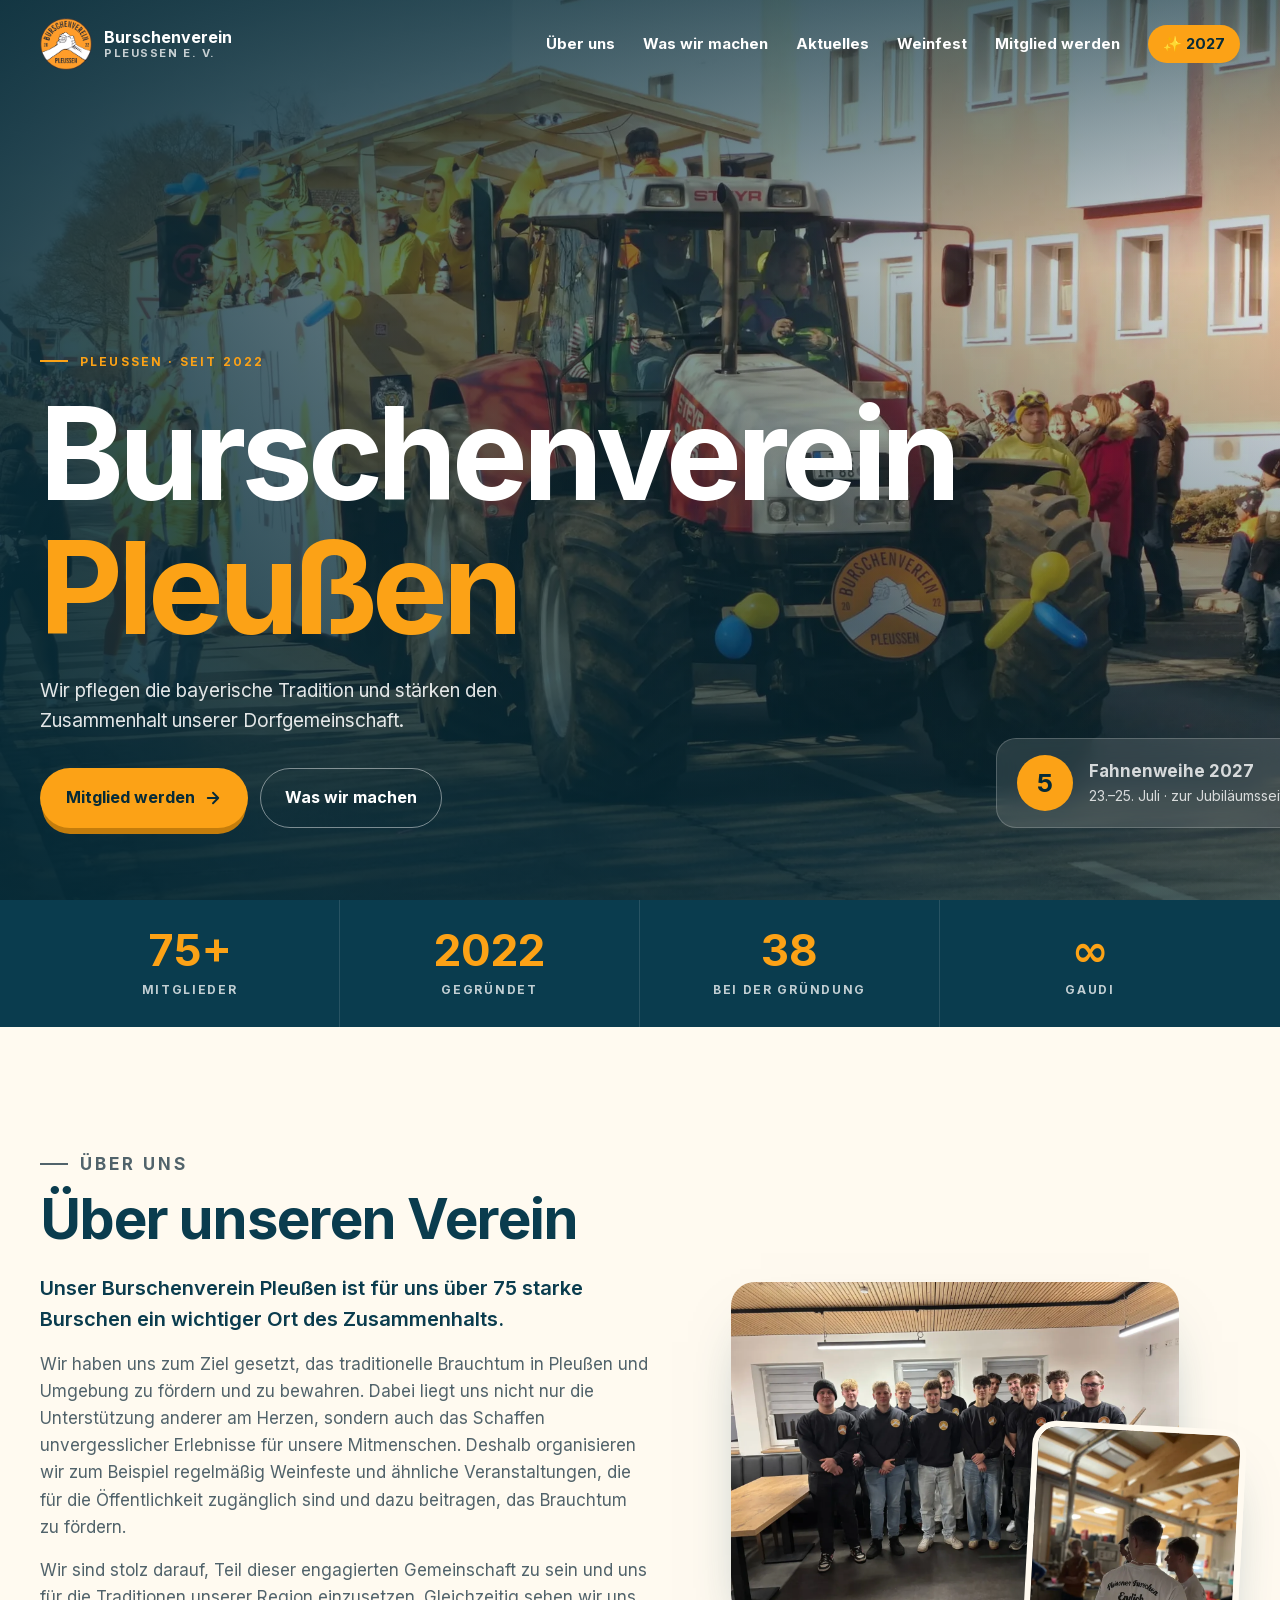
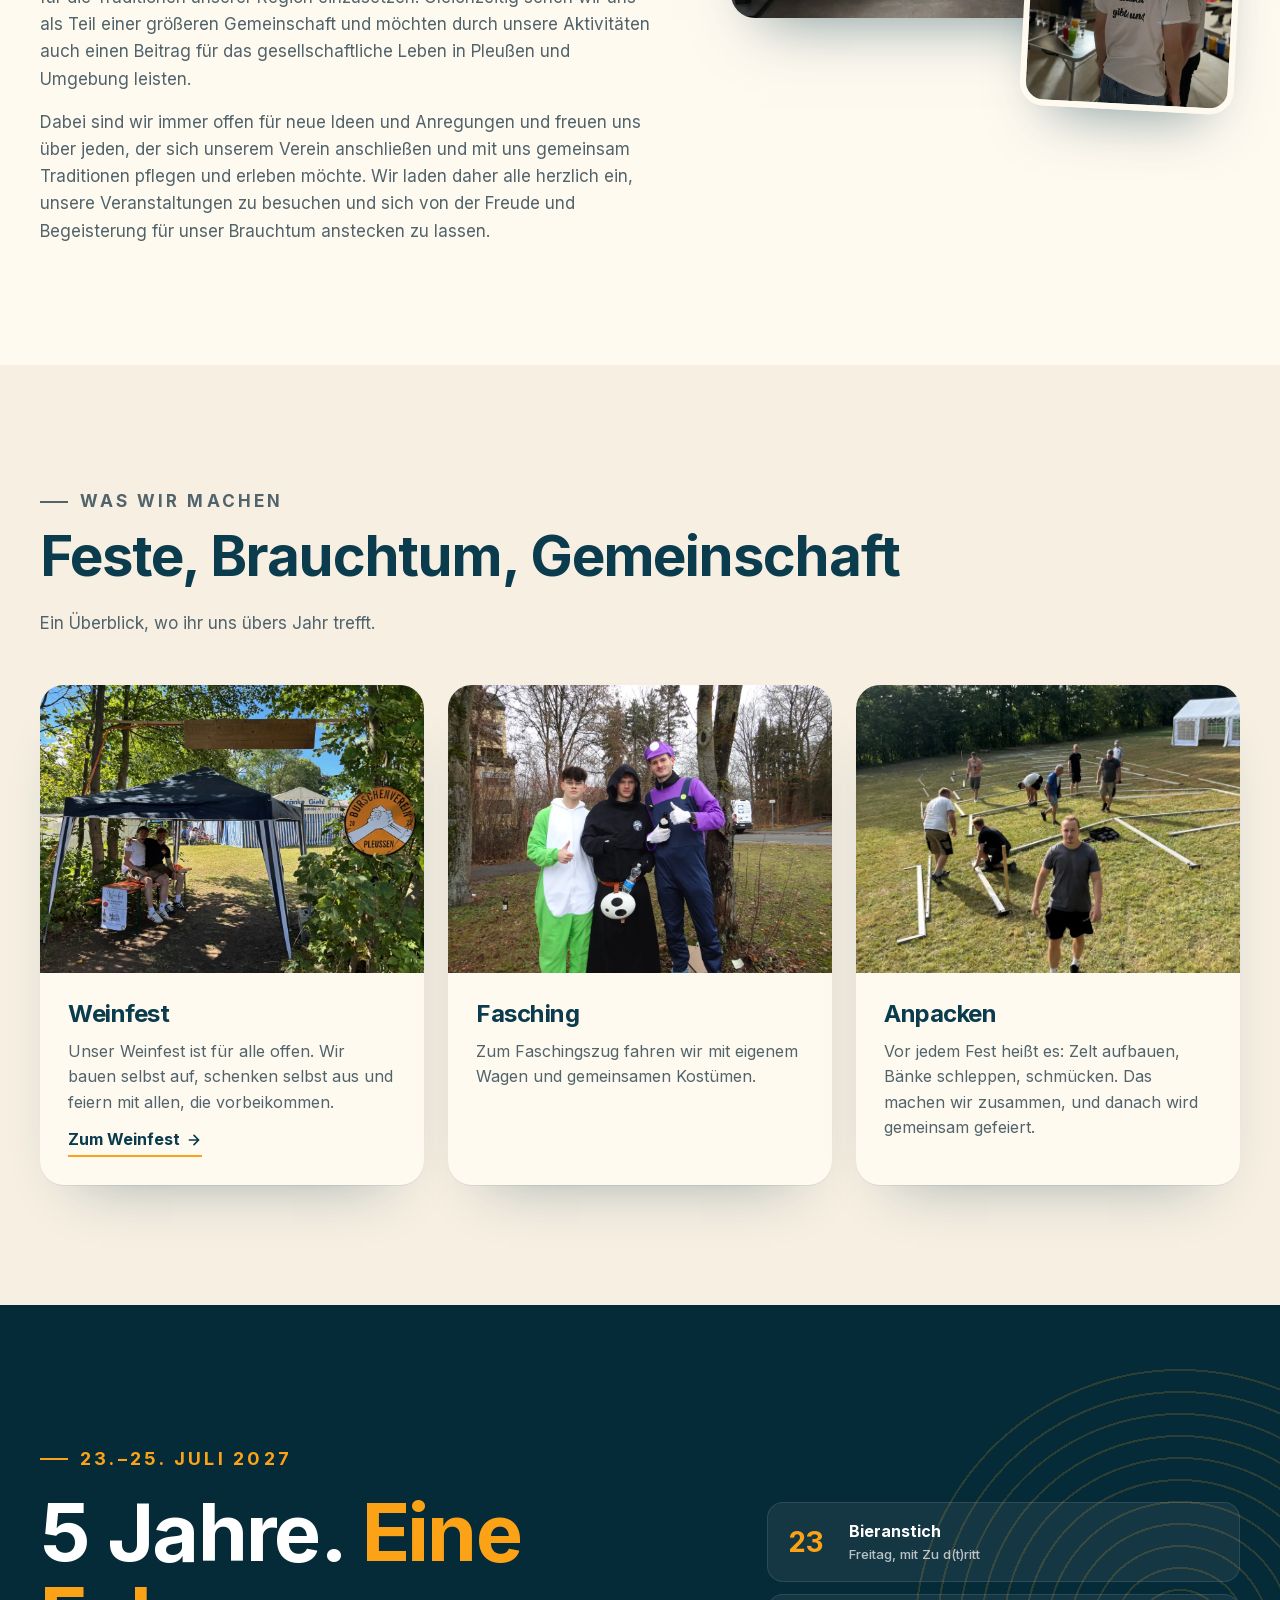
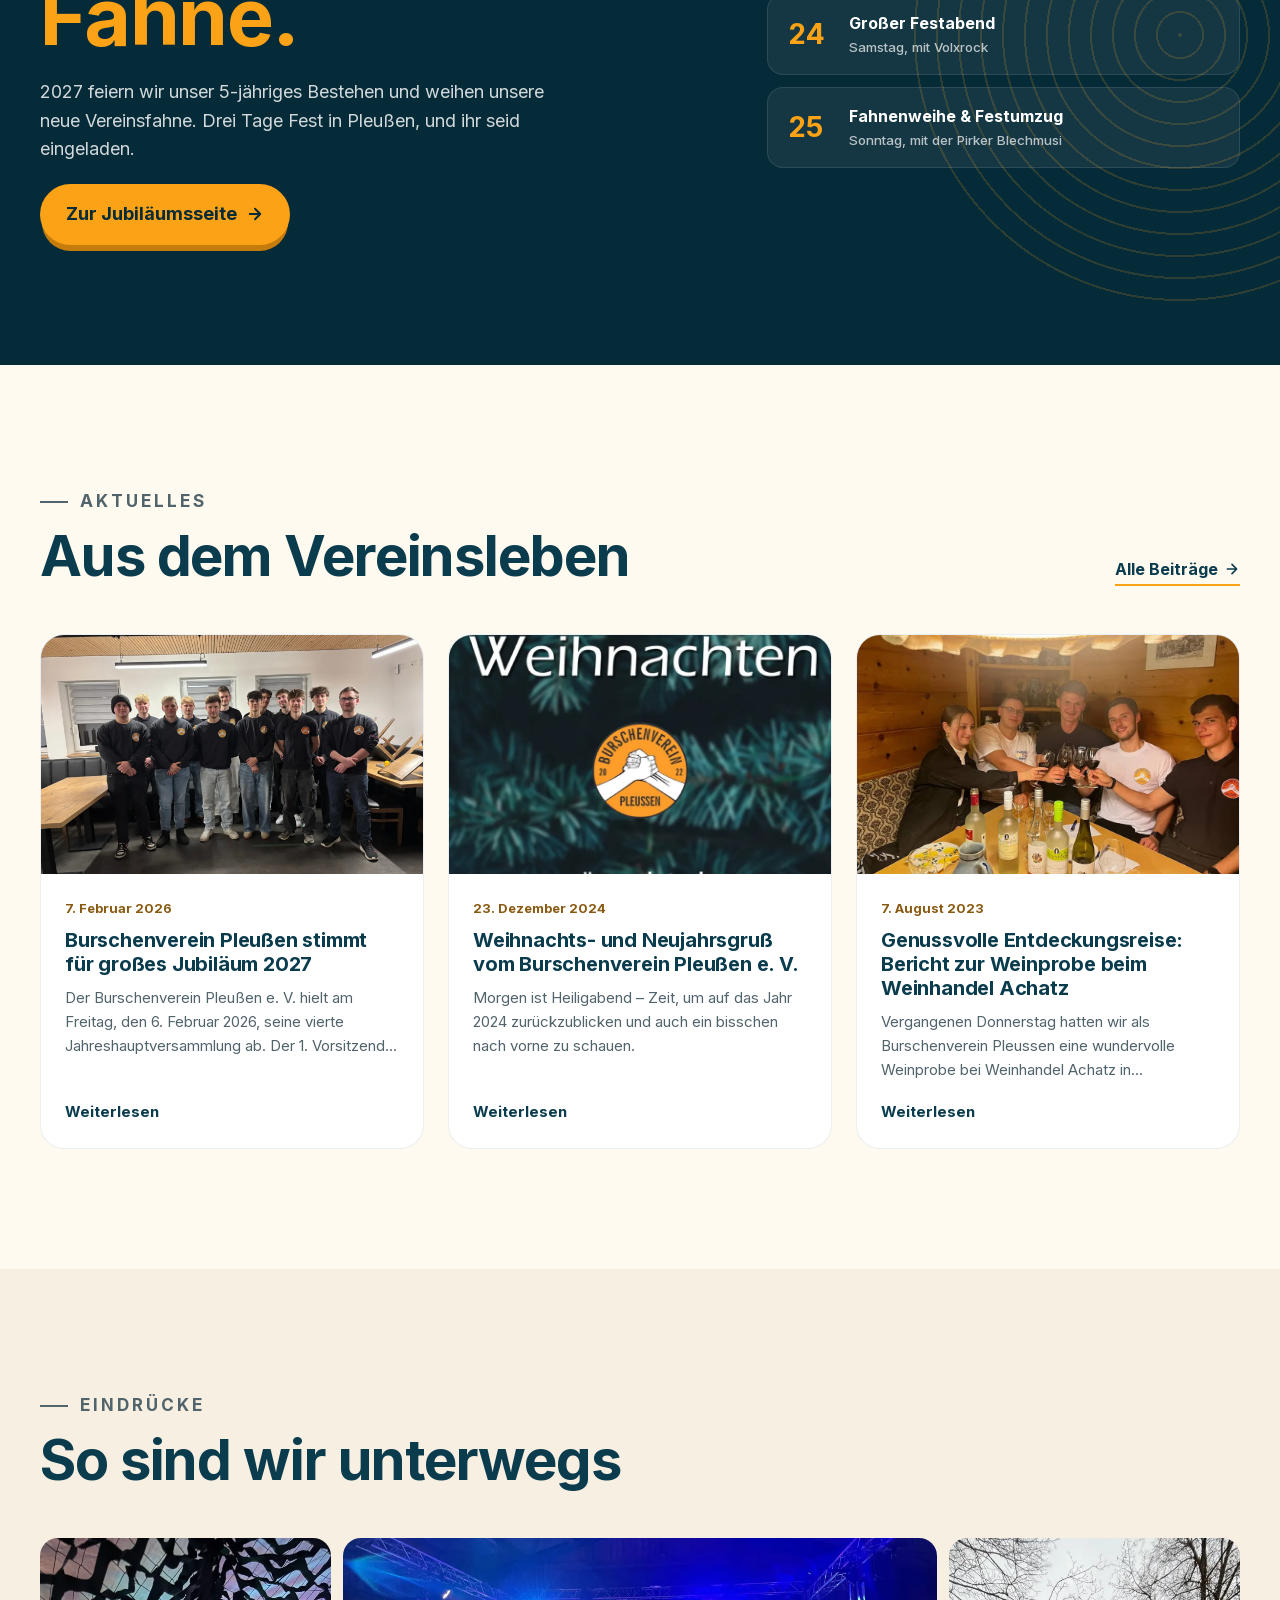
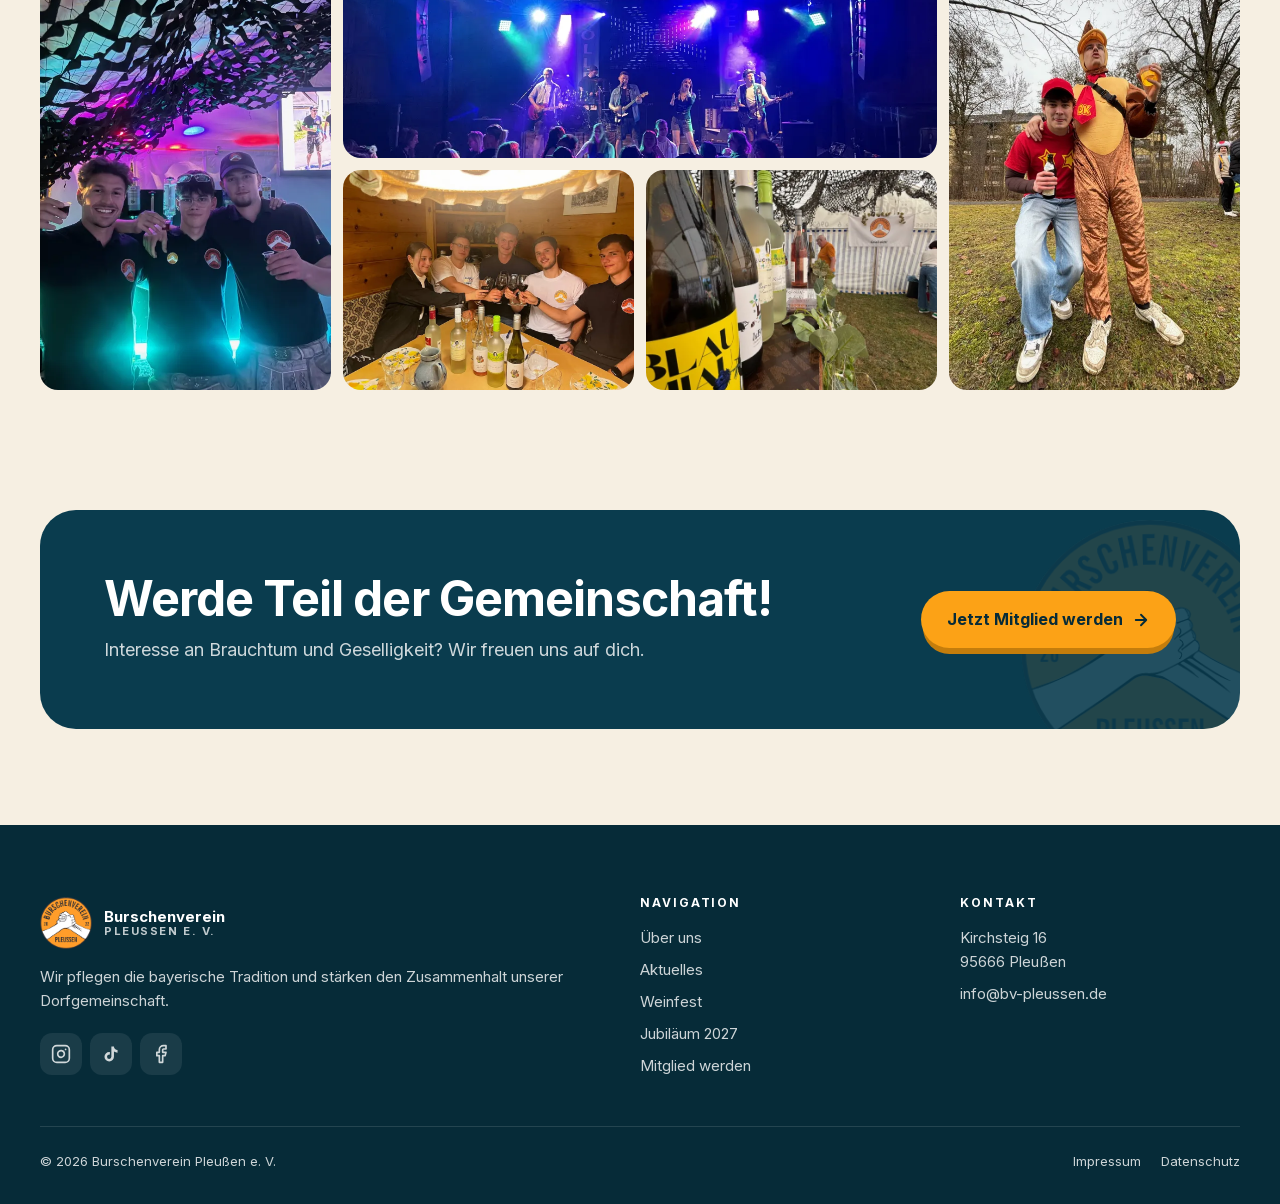
==== commit 9928971b: "Startseite" ====
--- a/index.html
+++ b/index.html
@@ -4,518 +4,263 @@
 <meta charset="utf-8">
 <meta name="viewport" content="width=device-width, initial-scale=1">
 <meta name="robots" content="noindex">
-<title>Fahnenweihe 2027 · Burschenverein Pleußen</title>
+<title>Burschenverein Pleußen e. V.</title>
+<meta name="description" content="Burschenverein Pleußen e. V.: Wir pflegen die bayerische Tradition und stärken den Zusammenhalt unserer Dorfgemeinschaft.">
 <link rel="icon" href="favicon.png">
-<link rel="stylesheet" href="theme/2371bcbfa6c42cbef8c187764c1c1ba2/css/all.css">
+<link rel="preload" href="theme/019c018764f9720bbc51ffc33970a9be/assets/font/Inter-Variable-Roman-Latin.woff2" as="font" type="font/woff2" crossorigin>
+<link rel="stylesheet" href="home/home.css">
 </head>
-<body class="is-ctl-navigation is-act-index">
-<main class="content-main" id="content-main">
-<div class="container-main">
-<div class="cms-page jubi-page">
-<section class="jubi jubi-hero">
-    <div class="jubi-wrap">
-        <nav class="jubi-nav">
-            <a class="jubi-back" href="https://www.burschenverein-pleussen.de/">
-                <svg xmlns="http://www.w3.org/2000/svg" width="16" height="16" viewBox="0 0 24 24" fill="none" stroke="currentColor" stroke-width="2" stroke-linecap="round" stroke-linejoin="round" aria-hidden="true"><path d="m12 19-7-7 7-7"></path><path d="M19 12H5"></path></svg>
-                Zur Website
+<body>
+
+<header class="header">
+    <div class="wrap">
+        <a class="brand" href="#top">
+            <img src="home/img/wappen.png" alt="" width="52" height="52">
+            <span>Burschenverein<small>Pleußen e. V.</small></span>
+        </a>
+        <nav class="nav" aria-label="Hauptnavigation">
+            <a href="#verein">Über uns</a>
+            <a href="#machen">Was wir machen</a>
+            <a href="#aktuelles">Aktuelles</a>
+            <a href="https://www.burschenverein-pleussen.de/Weinfest/">Weinfest</a>
+            <a href="https://mein.bv-pleussen.de/mitglied-werden/" target="_blank" rel="noopener">Mitglied werden</a>
+            <a class="pill" href="jubilaeum/" aria-label="Jubiläum 2027">✨ 2027</a>
+        </nav>
+        <details class="menu">
+            <summary aria-label="Menü öffnen"><svg viewBox="0 0 24 24" fill="none" stroke="currentColor" stroke-width="2" stroke-linecap="round" aria-hidden="true"><path d="M4 6h16M4 12h16M4 18h16"/></svg></summary>
+            <nav class="menu-panel" aria-label="Mobile Navigation">
+                <a href="#verein">Über uns</a>
+                <a href="#machen">Was wir machen</a>
+                <a href="#aktuelles">Aktuelles</a>
+                <a href="https://www.burschenverein-pleussen.de/Weinfest/">Weinfest</a>
+                <a href="https://mein.bv-pleussen.de/mitglied-werden/" target="_blank" rel="noopener">Mitglied werden</a>
+                <a href="jubilaeum/">✨ Jubiläum 2027</a>
+            </nav>
+        </details>
+    </div>
+</header>
+
+<main id="top">
+    <section class="hero">
+        <img class="hero-img" src="home/img/hero-wagen.webp" alt="Der Burschenverein mit eigenem Wagen beim Faschingszug" width="2000" height="1500" fetchpriority="high">
+        <div class="wrap">
+            <div>
+                <p class="kicker">Pleußen · seit 2022</p>
+                <h1>Burschenverein <span>Pleußen</span></h1>
+                <p class="hero-lead">Wir pflegen die bayerische Tradition und stärken den Zusammenhalt unserer Dorfgemeinschaft.</p>
+                <div class="hero-actions">
+                    <a class="btn" href="https://mein.bv-pleussen.de/mitglied-werden/" target="_blank" rel="noopener">Mitglied werden
+                        <svg viewBox="0 0 24 24" fill="none" stroke="currentColor" stroke-width="2.5" stroke-linecap="round" stroke-linejoin="round" aria-hidden="true"><path d="M5 12h14M12 5l7 7-7 7"/></svg></a>
+                    <a class="btn-ghost" href="#machen">Was wir machen</a>
+                </div>
+            </div>
+            <a class="hero-jubi" href="jubilaeum/">
+                <b aria-hidden="true">5</b>
+                <span><strong>Fahnenweihe 2027</strong> 23.–25. Juli · zur Jubiläumsseite</span>
+                <svg viewBox="0 0 24 24" fill="none" stroke="currentColor" stroke-width="2.5" stroke-linecap="round" stroke-linejoin="round" aria-hidden="true"><path d="M5 12h14M12 5l7 7-7 7"/></svg>
             </a>
-                        <details class="jubi-cal">
-                <summary class="jubi-stamp">
-                    <svg viewBox="0 0 24 24" fill="none" stroke="currentColor" stroke-width="2" stroke-linecap="round" stroke-linejoin="round" aria-hidden="true"><rect x="3" y="4" width="18" height="18" rx="2"></rect><path d="M16 2v4M8 2v4M3 10h18M12 14v4M10 16h4"></path></svg>
-                    Save the Date
-                </summary>
-                <div class="jubi-cal-menu">
-                    <a href="bundles/c3jubilaeum/fahnenweihe-2027.ics" download="fahnenweihe-2027.ics">Apple, Outlook &amp; Co. (.ics)</a>
-                    <a href="https://calendar.google.com/calendar/render?action=TEMPLATE&amp;text=Fahnenweihe%20%26%205%20Jahre%20Burschenverein%20Pleu%C3%9Fen&amp;dates=20270723/20270726&amp;location=Kirchsteig%2016%2C%2095666%20Pleu%C3%9Fen&amp;details=Festwochenende%20mit%20Bieranstich%2C%20Festabend%2C%20Fahnenweihe%20und%20Festumzug.%20https%3A%2F%2Fwww.burschenverein-pleussen.de%2Fjubilaeum%2F" target="_blank" rel="noopener">Google Kalender</a>
-                </div>
-            </details>
-        </nav>
-
-        <div class="jubi-hero-grid">
-            <div>
-                <p class="jubi-kicker">Burschenverein Pleußen e. V. · 2022–2027</p>
-                <h1 class="jubi-title">Fahnen<span>weihe</span></h1>
-                <p class="jubi-lead">Wir feiern unser <strong>5-jähriges Bestehen</strong> und die Weihe unserer neuen Vereinsfahne.</p>
-
-                <p class="jubi-dates">
-                    <span><svg viewBox="0 0 24 24" fill="none" stroke="currentColor" stroke-width="2" stroke-linecap="round" stroke-linejoin="round" aria-hidden="true"><rect x="3" y="4" width="18" height="18" rx="2"></rect><path d="M16 2v4M8 2v4M3 10h18"></path></svg>23.–25. Juli 2027</span>
-                    <span><svg viewBox="0 0 24 24" fill="none" stroke="currentColor" stroke-width="2" stroke-linecap="round" stroke-linejoin="round" aria-hidden="true"><path d="M20 10c0 4.993-5.539 10.193-7.399 11.799a1 1 0 0 1-1.202 0C9.539 20.193 4 14.993 4 10a8 8 0 0 1 16 0"></path><circle cx="12" cy="10" r="3"></circle></svg>Pleußen</span>
-                </p>
-
-                <div class="jubi-countdown" data-jubi-countdown="2027-07-23" role="timer" aria-label="Countdown bis zum Festbeginn">
-                    <div class="jubi-countdown-item"><span data-days>–</span><small>Tage</small></div>
-                    <div class="jubi-countdown-item"><span data-hours>–</span><small>Stunden</small></div>
-                    <div class="jubi-countdown-item"><span data-minutes>–</span><small>Minuten</small></div>
-                    <div class="jubi-countdown-item"><span data-seconds>–</span><small>Sekunden</small></div>
-                </div>
-
-                <div class="jubi-hero-actions">
-                    <a class="jubi-btn" href="#festprogramm">Zum Festprogramm</a>
-                    <a class="jubi-btn-ghost" href="#anfahrt">Anfahrt</a>
-                </div>
-            </div>
-
-                        <div class="jubi-seal" aria-hidden="true">
-                <svg viewBox="0 0 400 400">
-                    <defs>
-                        <path id="jubi-seal-ring" d="M200 200 m-158 0 a158 158 0 1 1 316 0 a158 158 0 1 1 -316 0"/>
-                    </defs>
-                    <circle cx="200" cy="200" r="196" fill="none" stroke="#fca216" stroke-opacity=".35" stroke-width="1"/>
-                    <circle cx="200" cy="200" r="132" fill="none" stroke="#fca216" stroke-width="1.5"/>
-                    <circle cx="200" cy="200" r="124" fill="rgba(255,255,255,.04)" stroke="#fca216" stroke-opacity=".35" stroke-width="1"/>
-                    <g class="jubi-seal-ring">
-                                                <text font-size="16" font-weight="700" fill="#fffaf0">
-                            <textPath href="#jubi-seal-ring" textLength="992.7" lengthAdjust="spacing">FAHNENWEIHE · 23.–25. JULI 2027 · PLEUSSEN · FAHNENWEIHE · 23.–25. JULI 2027 · PLEUSSEN · </textPath>
-                        </text>
-                    </g>
-                    <text x="200" y="232" text-anchor="middle" font-size="128" font-weight="800" letter-spacing="-4" fill="#fffaf0">5</text>
-                    <text x="200" y="266" text-anchor="middle" font-size="15" font-weight="800" letter-spacing="6" fill="#fca216">JAHRE</text>
-                    <path d="M168 126 h64" stroke="#fca216" stroke-width="1.5"/>
-                    <text x="200" y="118" text-anchor="middle" font-size="11" font-weight="700" letter-spacing="3" fill="#fffaf0" fill-opacity=".7">2022 – 2027</text>
-                </svg>
-            </div>
+        </div>
+    </section>
+
+    <section class="stats" aria-label="Der Verein in Zahlen">
+        <div class="wrap">
+            <ul>
+                <li><b>75+</b><small>Mitglieder</small></li>
+                <li><b>2022</b><small>gegründet</small></li>
+                <li><b>38</b><small>bei der Gründung</small></li>
+                <li><b>∞</b><small>Gaudi</small></li>
+            </ul>
+        </div>
+    </section>
+
+    <section class="section about" id="verein">
+        <div class="wrap about-grid">
+            <div class="about-text">
+                <p class="kicker">Über uns</p>
+                <h2>Über unseren Verein</h2>
+                <p class="about-lead">Unser Burschenverein Pleußen ist für uns über 75 starke Burschen ein wichtiger Ort des Zusammenhalts.</p>
+                <p>Wir haben uns zum Ziel gesetzt, das traditionelle Brauchtum in Pleußen und Umgebung zu fördern und zu bewahren. Dabei liegt uns nicht nur die Unterstützung anderer am Herzen, sondern auch das Schaffen unvergesslicher Erlebnisse für unsere Mitmenschen. Deshalb organisieren wir zum Beispiel regelmäßig Weinfeste und ähnliche Veranstaltungen, die für die Öffentlichkeit zugänglich sind und dazu beitragen, das Brauchtum zu fördern.</p>
+                <p>Wir sind stolz darauf, Teil dieser engagierten Gemeinschaft zu sein und uns für die Traditionen unserer Region einzusetzen. Gleichzeitig sehen wir uns als Teil einer größeren Gemeinschaft und möchten durch unsere Aktivitäten auch einen Beitrag für das gesellschaftliche Leben in Pleußen und Umgebung leisten.</p>
+                <p>Dabei sind wir immer offen für neue Ideen und Anregungen und freuen uns über jeden, der sich unserem Verein anschließen und mit uns gemeinsam Traditionen pflegen und erleben möchte. Wir laden daher alle herzlich ein, unsere Veranstaltungen zu besuchen und sich von der Freude und Begeisterung für unser Brauchtum anstecken zu lassen.</p>
+            </div>
+            <div class="about-pics">
+                <img class="pic-main" src="home/img/verein.webp" alt="Die Burschen in Vereinskleidung bei der Jahreshauptversammlung" width="1400" height="1050" loading="lazy">
+                <img class="pic-small" src="home/img/shirts.webp" alt="Zwei Burschen in T-Shirts mit der Aufschrift „Endlich gibts uns!“" width="675" height="900" loading="lazy">
+            </div>
+        </div>
+    </section>
+
+    <section class="section doing" id="machen">
+        <div class="wrap">
+            <div class="section-head">
+                <div>
+                    <p class="kicker">Was wir machen</p>
+                    <h2>Feste, Brauchtum, Gemeinschaft</h2>
+                </div>
+                <p>Ein Überblick, wo ihr uns übers Jahr trefft.</p>
+            </div>
+            <div class="cards">
+                <article class="card">
+                    <img src="home/img/weinfest.webp" alt="Eingang zum Weinfest mit Pavillon und Vereinsschild" width="1100" height="825" loading="lazy">
+                    <div class="card-body">
+                        <h3>Weinfest</h3>
+                        <p>Unser Weinfest ist für alle offen. Wir bauen selbst auf, schenken selbst aus und feiern mit allen, die vorbeikommen.</p>
+                        <a class="link-arrow" href="https://www.burschenverein-pleussen.de/Weinfest/">Zum Weinfest
+                            <svg viewBox="0 0 24 24" fill="none" stroke="currentColor" stroke-width="2.5" stroke-linecap="round" stroke-linejoin="round" aria-hidden="true"><path d="M5 12h14M12 5l7 7-7 7"/></svg></a>
+                    </div>
+                </article>
+                <article class="card">
+                    <img src="home/img/fasching.webp" alt="Drei Burschen in Faschingskostümen" width="1100" height="825" loading="lazy">
+                    <div class="card-body">
+                        <h3>Fasching</h3>
+                        <p>Zum Faschingszug fahren wir mit eigenem Wagen und gemeinsamen Kostümen.</p>
+                    </div>
+                </article>
+                <article class="card">
+                    <img src="home/img/aufbau.webp" alt="Burschen beim Aufbau des Festzelts" width="825" height="1100" loading="lazy">
+                    <div class="card-body">
+                        <h3>Anpacken</h3>
+                        <p>Vor jedem Fest heißt es: Zelt aufbauen, Bänke schleppen, schmücken. Das machen wir zusammen, und danach wird gemeinsam gefeiert.</p>
+                    </div>
+                </article>
+            </div>
+        </div>
+    </section>
+
+    <section class="section jubi-band" aria-labelledby="jubi-title">
+        <div class="wrap">
+            <div>
+                <p class="kicker">23.–25. Juli 2027</p>
+                <h2 id="jubi-title">5 Jahre. <span>Eine Fahne.</span></h2>
+                <p>2027 feiern wir unser 5-jähriges Bestehen und weihen unsere neue Vereinsfahne. Drei Tage Fest in Pleußen, und ihr seid eingeladen.</p>
+                <p><a class="btn" href="jubilaeum/">Zur Jubiläumsseite
+                    <svg viewBox="0 0 24 24" fill="none" stroke="currentColor" stroke-width="2.5" stroke-linecap="round" stroke-linejoin="round" aria-hidden="true"><path d="M5 12h14M12 5l7 7-7 7"/></svg></a></p>
+            </div>
+            <ul class="jubi-days">
+                <li><b>23</b><span>Bieranstich<small>Freitag, mit Zu d(t)ritt</small></span></li>
+                <li><b>24</b><span>Großer Festabend<small>Samstag, mit Volxrock</small></span></li>
+                <li><b>25</b><span>Fahnenweihe &amp; Festumzug<small>Sonntag, mit der Pirker Blechmusi</small></span></li>
+            </ul>
+        </div>
+    </section>
+
+    <section class="section news" id="aktuelles">
+        <div class="wrap">
+            <div class="section-head">
+                <div>
+                    <p class="kicker">Aktuelles</p>
+                    <h2>Aus dem Vereinsleben</h2>
+                </div>
+                <a class="link-arrow" href="https://www.burschenverein-pleussen.de/Aktuelles/">Alle Beiträge
+                    <svg viewBox="0 0 24 24" fill="none" stroke="currentColor" stroke-width="2.5" stroke-linecap="round" stroke-linejoin="round" aria-hidden="true"><path d="M5 12h14M12 5l7 7-7 7"/></svg></a>
+            </div>
+            <div class="news-grid">
+                <a class="news-card" href="https://www.burschenverein-pleussen.de/Blog/Burschenverein-Pleussen-stimmt-fuer-grosses-Jubilaeum-2027">
+                    <img src="home/img/verein.webp" alt="" width="1400" height="1050" loading="lazy">
+                    <div class="news-body">
+                        <time datetime="2026-02-07">7. Februar 2026</time>
+                        <h3>Burschenverein Pleußen stimmt für großes Jubiläum 2027</h3>
+                        <p>Der Burschenverein Pleußen e. V. hielt am Freitag, den 6. Februar 2026, seine vierte Jahreshauptversammlung ab. Der 1. Vorsitzende Johannes Rögner begrüßte dazu 32 stimmberechtigte Mitglieder.</p>
+                        <span class="more">Weiterlesen</span>
+                    </div>
+                </a>
+                <a class="news-card" href="https://www.burschenverein-pleussen.de/Blog/Weihnachts-und-Neujahrsgruss-vom-Burschenverein-Pleussen-e.-V.">
+                    <img src="home/img/news-xmas.webp" alt="" width="800" height="800" loading="lazy">
+                    <div class="news-body">
+                        <time datetime="2024-12-23">23. Dezember 2024</time>
+                        <h3>Weihnachts- und Neujahrsgruß vom Burschenverein Pleußen e. V.</h3>
+                        <p>Morgen ist Heiligabend – Zeit, um auf das Jahr 2024 zurückzublicken und auch ein bisschen nach vorne zu schauen.</p>
+                        <span class="more">Weiterlesen</span>
+                    </div>
+                </a>
+                <a class="news-card" href="https://www.burschenverein-pleussen.de/Blog/Genussvolle-Entdeckungsreise-Bericht-zur-Weinprobe-beim-Weinhandel-Achatz">
+                    <img src="home/img/g-weinprobe.webp" alt="" width="1000" height="750" loading="lazy">
+                    <div class="news-body">
+                        <time datetime="2023-08-07">7. August 2023</time>
+                        <h3>Genussvolle Entdeckungsreise: Bericht zur Weinprobe beim Weinhandel Achatz</h3>
+                        <p>Vergangenen Donnerstag hatten wir als Burschenverein Pleussen eine wundervolle Weinprobe bei Weinhandel Achatz in Waldsassen.</p>
+                        <span class="more">Weiterlesen</span>
+                    </div>
+                </a>
+            </div>
+        </div>
+    </section>
+
+    <section class="section gallery" aria-labelledby="gallery-title">
+        <div class="wrap">
+            <div class="section-head">
+                <div>
+                    <p class="kicker">Eindrücke</p>
+                    <h2 id="gallery-title">So sind wir unterwegs</h2>
+                </div>
+            </div>
+            <div class="gallery-grid">
+                <figure class="tall"><img src="home/img/g-bar.webp" alt="Drei Burschen an der Bar beim Weinfest" width="675" height="900" loading="lazy"></figure>
+                <figure class="wide"><img src="home/img/g-buehne.webp" alt="Band auf der Bühne beim Hallenfest" width="1100" height="825" loading="lazy"></figure>
+                <figure class="tall"><img src="home/img/g-kostuem.webp" alt="Zwei Burschen auf einer Wiese, einer davon im Faschingskostüm" width="675" height="900" loading="lazy"></figure>
+                <figure><img src="home/img/g-weinprobe.webp" alt="Anstoßen bei der Weinprobe" width="1000" height="750" loading="lazy"></figure>
+                <figure><img src="home/img/g-wein.webp" alt="Weinflaschen am Stand des Weinfests" width="675" height="900" loading="lazy"></figure>
+            </div>
+        </div>
+    </section>
+
+    <section class="member">
+        <div class="wrap">
+            <div class="member-box">
+                <img src="home/img/wappen.png" alt="" width="273" height="273">
+                <div>
+                    <h2>Werde Teil der Gemeinschaft!</h2>
+                    <p>Interesse an Brauchtum und Geselligkeit? Wir freuen uns auf dich.</p>
+                </div>
+                <a class="btn" href="https://mein.bv-pleussen.de/mitglied-werden/" target="_blank" rel="noopener">Jetzt Mitglied werden
+                    <svg viewBox="0 0 24 24" fill="none" stroke="currentColor" stroke-width="2.5" stroke-linecap="round" stroke-linejoin="round" aria-hidden="true"><path d="M5 12h14M12 5l7 7-7 7"/></svg></a>
+            </div>
+        </div>
+    </section>
+</main>
+
+<footer class="footer">
+    <div class="wrap">
+        <div class="footer-grid">
+            <div>
+                <a class="brand" href="#top">
+                    <img src="home/img/wappen.png" alt="" width="52" height="52">
+                    <span>Burschenverein<small>Pleußen e. V.</small></span>
+                </a>
+                <p>Wir pflegen die bayerische Tradition und stärken den Zusammenhalt unserer Dorfgemeinschaft.</p>
+                <div class="social">
+                    <a href="https://www.instagram.com/bv.pleussen" target="_blank" rel="noopener" aria-label="Instagram"><svg viewBox="0 0 24 24" fill="none" stroke="currentColor" stroke-width="2" stroke-linecap="round" stroke-linejoin="round" aria-hidden="true"><rect x="2" y="2" width="20" height="20" rx="5"/><path d="M16 11.37A4 4 0 1 1 12.63 8 4 4 0 0 1 16 11.37z"/><path d="M17.5 6.5h.01"/></svg></a>
+                    <a href="https://www.tiktok.com/@bv.pleussen" target="_blank" rel="noopener" aria-label="TikTok"><svg viewBox="0 0 24 24" fill="currentColor" aria-hidden="true"><path d="M16.6 5.82A4.28 4.28 0 0 1 15.54 3h-3.09v12.4a2.59 2.59 0 0 1-2.59 2.5 2.6 2.6 0 0 1-2.6-2.6 2.6 2.6 0 0 1 3.37-2.48V9.66a5.73 5.73 0 0 0-.77-.05A5.69 5.69 0 0 0 4.17 15.3 5.69 5.69 0 0 0 9.86 21a5.69 5.69 0 0 0 5.69-5.69V9.01a7.35 7.35 0 0 0 4.3 1.38V7.3a4.3 4.3 0 0 1-3.25-1.48z"/></svg></a>
+                    <a href="https://www.facebook.com/bvpleussen" target="_blank" rel="noopener" aria-label="Facebook"><svg viewBox="0 0 24 24" fill="none" stroke="currentColor" stroke-width="2" stroke-linecap="round" stroke-linejoin="round" aria-hidden="true"><path d="M18 2h-3a5 5 0 0 0-5 5v3H7v4h3v8h4v-8h3l1-4h-4V7a1 1 0 0 1 1-1h3z"/></svg></a>
+                </div>
+            </div>
+            <div>
+                <h2>Navigation</h2>
+                <ul>
+                    <li><a href="#verein">Über uns</a></li>
+                    <li><a href="#aktuelles">Aktuelles</a></li>
+                    <li><a href="https://www.burschenverein-pleussen.de/Weinfest/">Weinfest</a></li>
+                    <li><a href="jubilaeum/">Jubiläum 2027</a></li>
+                    <li><a href="https://mein.bv-pleussen.de/mitglied-werden/" target="_blank" rel="noopener">Mitglied werden</a></li>
+                </ul>
+            </div>
+            <div>
+                <h2>Kontakt</h2>
+                <ul>
+                    <li>Kirchsteig 16<br>95666 Pleußen</li>
+                    <li><a href="mailto:info@bv-pleussen.de">info@bv-pleussen.de</a></li>
+                </ul>
+            </div>
+        </div>
+        <div class="footer-bottom">
+            <p>© 2026 Burschenverein Pleußen e. V.</p>
+            <nav aria-label="Rechtliches">
+                <a href="https://www.burschenverein-pleussen.de/Impressum/">Impressum</a>
+                <a href="https://www.burschenverein-pleussen.de/Datenschutz/">Datenschutz</a>
+            </nav>
         </div>
     </div>
-
-        <div class="jubi-marquee">
-        <ul class="jubi-marquee-track">
-                                                <li>
-                        <img src="bundles/c3jubilaeum/hero/m1-tracht.webp"
-                             alt="Paar in Tracht beim Fest"
-                             width="640" height="800">
-                    </li>
-                                    <li>
-                        <img src="bundles/c3jubilaeum/hero/m2-gruendung.webp"
-                             alt="Gründungsfoto 2022"
-                             width="640" height="800">
-                    </li>
-                                    <li>
-                        <img src="bundles/c3jubilaeum/hero/m3-freunde.webp"
-                             alt="Zwei Vereinsmitglieder in Tracht"
-                             width="640" height="800">
-                    </li>
-                                    <li>
-                        <img src="bundles/c3jubilaeum/hero/m4-weinfest.webp"
-                             alt="Weinfest im Freien"
-                             width="640" height="800">
-                    </li>
-                                    <li>
-                        <img src="bundles/c3jubilaeum/hero/m5-fest.webp"
-                             alt="Vereinsmitglieder am Festtisch"
-                             width="640" height="800">
-                    </li>
-                                    <li>
-                        <img src="bundles/c3jubilaeum/hero/m6-wagen.webp"
-                             alt="Der Verein vor dem eigenen Wagen"
-                             width="640" height="800">
-                    </li>
-                                    <li>
-                        <img src="bundles/c3jubilaeum/hero/m7-buehne.webp"
-                             alt="Bühne bei Nacht"
-                             width="640" height="800">
-                    </li>
-                                    <li>
-                        <img src="bundles/c3jubilaeum/hero/m8-weinstand.webp"
-                             alt="Der Weinstand des Vereins"
-                             width="640" height="800">
-                    </li>
-                                                                <li aria-hidden="true">
-                        <img src="bundles/c3jubilaeum/hero/m1-tracht.webp"
-                             alt=""
-                             width="640" height="800">
-                    </li>
-                                    <li aria-hidden="true">
-                        <img src="bundles/c3jubilaeum/hero/m2-gruendung.webp"
-                             alt=""
-                             width="640" height="800">
-                    </li>
-                                    <li aria-hidden="true">
-                        <img src="bundles/c3jubilaeum/hero/m3-freunde.webp"
-                             alt=""
-                             width="640" height="800">
-                    </li>
-                                    <li aria-hidden="true">
-                        <img src="bundles/c3jubilaeum/hero/m4-weinfest.webp"
-                             alt=""
-                             width="640" height="800">
-                    </li>
-                                    <li aria-hidden="true">
-                        <img src="bundles/c3jubilaeum/hero/m5-fest.webp"
-                             alt=""
-                             width="640" height="800">
-                    </li>
-                                    <li aria-hidden="true">
-                        <img src="bundles/c3jubilaeum/hero/m6-wagen.webp"
-                             alt=""
-                             width="640" height="800">
-                    </li>
-                                    <li aria-hidden="true">
-                        <img src="bundles/c3jubilaeum/hero/m7-buehne.webp"
-                             alt=""
-                             width="640" height="800">
-                    </li>
-                                    <li aria-hidden="true">
-                        <img src="bundles/c3jubilaeum/hero/m8-weinstand.webp"
-                             alt=""
-                             width="640" height="800">
-                    </li>
-                                    </ul>
-    </div>
-
-</section>
-
-<section class="jubi jubi-story" data-jubi-story="true" aria-label="Unsere Geschichte" style="--jubi-chapters: 6">
-    <div class="jubi-story-track">
-        <div class="jubi-story-stage">
-                            <article class="jubi-story-chapter is--claim">
-                    <img class="jubi-story-img"
-                         src="bundles/c3jubilaeum/story/0-pleussen.webp"
-                         alt="Luftaufnahme von Pleußen"
-                         decoding="async"
-                         loading="lazy">
-
-                    <div class="jubi-story-text jubi-wrap">
-                                                    <p class="jubi-kicker">Unsere Geschichte</p>
-                            <h2 class="jubi-story-claim">Fünf Jahre.<span>Eine Fahne.</span></h2>
-                            <p class="jubi-story-hint">Scrollen<i></i></p>
-                                            </div>
-                </article>
-                            <article class="jubi-story-chapter">
-                    <img class="jubi-story-img"
-                         src="bundles/c3jubilaeum/story/1-gruendung.webp"
-                         alt="Gründungsfoto des Burschenvereins Pleußen"
-                         decoding="async"
-                         loading="lazy">
-
-                    <div class="jubi-story-text jubi-wrap">
-                                                    <p class="jubi-story-cap"><span class="jubi-kicker">Juli 2022</span>38 Leute kommen am Dorfmittelpunkt Pleußen/Steinmühle zusammen und gründen den Burschenverein.</p>
-                                            </div>
-                </article>
-                            <article class="jubi-story-chapter">
-                    <img class="jubi-story-img"
-                         src="bundles/c3jubilaeum/story/2-brauchtum.webp"
-                         alt="Vereinsmitglieder in Tracht beim Fest"
-                         decoding="async"
-                         loading="lazy">
-
-                    <div class="jubi-story-text jubi-wrap">
-                                                    <p class="jubi-story-cap"><span class="jubi-kicker">Brauchtum</span>Wir pflegen die bayerische Tradition und halten die Dorfgemeinschaft zusammen.</p>
-                                            </div>
-                </article>
-                            <article class="jubi-story-chapter">
-                    <img class="jubi-story-img"
-                         src="bundles/c3jubilaeum/story/3-feste.webp"
-                         alt="Der Weinstand des Burschenvereins beim Weinfest"
-                         decoding="async"
-                         loading="lazy">
-
-                    <div class="jubi-story-text jubi-wrap">
-                                                    <p class="jubi-story-cap"><span class="jubi-kicker">Feste</span>Wir organisieren regelmäßig Weinfeste und andere Veranstaltungen, zu denen alle kommen können.</p>
-                                            </div>
-                </article>
-                            <article class="jubi-story-chapter">
-                    <img class="jubi-story-img"
-                         src="bundles/c3jubilaeum/story/4-gemeinschaft.webp"
-                         alt="Der Verein in Kostümen vor dem eigenen Wagen"
-                         decoding="async"
-                         loading="lazy">
-
-                    <div class="jubi-story-text jubi-wrap">
-                                                    <p class="jubi-story-cap"><span class="jubi-kicker">Gemeinschaft</span>Ob in Tracht oder im Kostüm auf dem eigenen Wagen: Wir machen das zusammen.</p>
-                                            </div>
-                </article>
-                            <article class="jubi-story-chapter is--lock">
-                    <img class="jubi-story-img"
-                         src="bundles/c3jubilaeum/story/5-fahnenweihe.webp"
-                         alt="Bühne und Publikum bei Nacht"
-                         decoding="async"
-                         loading="lazy">
-
-                    <div class="jubi-story-text jubi-wrap">
-                                                    <p class="jubi-kicker">23.–25. Juli 2027</p>
-                            <h2 class="jubi-story-claim">Jetzt bekommt der Verein<span>seine Fahne.</span></h2>
-                            <ul class="jubi-story-facts">
-                                <li><b>38</b><small>bei der Gründung</small></li>
-                                <li><b>5</b><small>Jahre Verein</small></li>
-                                <li><b>3</b><small>Tage Festwochenende</small></li>
-                            </ul>
-                            <a class="jubi-btn" href="#festprogramm">
-                                Zum Festprogramm
-                                <svg width="18" height="18" viewBox="0 0 24 24" fill="none" stroke="currentColor" stroke-width="2.5" stroke-linecap="round" stroke-linejoin="round" aria-hidden="true"><path d="M12 5v14M5 12l7 7 7-7"></path></svg>
-                            </a>
-                                            </div>
-                </article>
-            
-            <ol class="jubi-story-rail" aria-hidden="true">
-                                    <li><span>Pleußen</span></li>
-                                    <li><span>Juli 2022</span></li>
-                                    <li><span>Brauchtum</span></li>
-                                    <li><span>Feste</span></li>
-                                    <li><span>Gemeinschaft</span></li>
-                                    <li><span>2027</span></li>
-                            </ol>
-        </div>
-    </div>
-</section>
-
-<section class="jubi jubi-programm" id="festprogramm">
-    <div class="jubi-wrap">
-        <div class="jubi-head">
-            <p class="jubi-kicker">23. bis 25. Juli 2027</p>
-            <h2>Festprogramm</h2>
-            <p>Drei Tage, drei Bühnenprogramme. Hier stellen wir euch vor, wer an welchem Abend für Stimmung sorgt.</p>
-        </div>
-
-        <div class="jubi-days">
-                            <article class="jubi-day">
-                    <div class="jubi-day-art">
-                        <img src="bundles/c3jubilaeum/programm/p1-bieranstich.webp"
-                             alt="Zwei Maßkrüge auf weiß-blauer Tischdecke" width="960" height="600" loading="lazy" decoding="async">
-                        <p class="jubi-day-date"><b>23</b><span>Freitag<small>Juli 2027</small></span></p>
-                                            </div>
-                    <div class="jubi-day-body">
-                        <h3 class="jubi-day-title">Bieranstich</h3>
-                        <p class="jubi-day-desc">Wir starten mit Vollgas in das Festwochenende. O’zapft is und Party pur!</p>
-                        <div class="jubi-band">
-                            <p class="jubi-band-pre">Live auf der Bühne</p>
-                            <h4 class="jubi-band-name">Zu d(t)ritt</h4>
-                            <p class="jubi-band-post">Partyband</p>
-                            <p class="jubi-band-text">Zu d(t)ritt übernehmen am Freitag direkt nach dem Bieranstich die Bühne. Als Partyband haben sie einen Auftrag: das Festwochenende vom ersten Abend an in Schwung bringen.</p>
-                                                    </div>
-                    </div>
-                </article>
-                            <article class="jubi-day">
-                    <div class="jubi-day-art">
-                        <img src="bundles/c3jubilaeum/programm/p2-festabend.webp"
-                             alt="Volles Festzelt am Abend" width="960" height="600" loading="lazy" decoding="async">
-                        <p class="jubi-day-date"><b>24</b><span>Samstag<small>Juli 2027</small></span></p>
-                                            </div>
-                    <div class="jubi-day-body">
-                        <h3 class="jubi-day-title">Großer Festabend</h3>
-                        <p class="jubi-day-desc">Feiern bis in die Morgenstunden mit den besten Hits aus Rock, Pop und Schlager.</p>
-                        <div class="jubi-band">
-                            <p class="jubi-band-pre">Live auf der Bühne</p>
-                            <h4 class="jubi-band-name">Volxrock</h4>
-                            <p class="jubi-band-post">Südtiroler Band</p>
-                            <p class="jubi-band-text">Volxrock kommt aus Ehrenburg in Südtirol und steht seit rund 20 Jahren auf der Bühne. Die vier Musiker verbinden kräftige Gitarren mit Volksmusik, da hat neben Schlagzeug und E-Bass auch die Ziehharmonika ihren Platz. Bekannt sind sie unter anderem aus der Fernsehsendung „Immer wieder Sonntags“.</p>
-                                                            <a class="jubi-band-link" href="https://volxrock.com/" target="_blank" rel="noopener">Mehr über Volxrock<svg width="14" height="14" viewBox="0 0 24 24" fill="none" stroke="currentColor" stroke-width="2.5" stroke-linecap="round" stroke-linejoin="round" aria-hidden="true"><path d="M7 17 17 7M7 7h10v10"></path></svg></a>
-                                                    </div>
-                    </div>
-                </article>
-                            <article class="jubi-day is--highlight">
-                    <div class="jubi-day-art">
-                        <img src="bundles/c3jubilaeum/programm/p3-umzug.webp"
-                             alt="Traktor mit geschmücktem Wagen beim Umzug" width="960" height="600" loading="lazy" decoding="async">
-                        <p class="jubi-day-date"><b>25</b><span>Sonntag<small>Juli 2027</small></span></p>
-                        <span class="jubi-day-tag">Höhepunkt</span>                    </div>
-                    <div class="jubi-day-body">
-                        <h3 class="jubi-day-title">Fahnenweihe &amp; Festumzug</h3>
-                        <p class="jubi-day-desc">Festgottesdienst mit Fahnenweihe, großer Umzug durch den Ort und fetzigen Ausklang.</p>
-                        <div class="jubi-band">
-                            <p class="jubi-band-pre">Live auf der Bühne</p>
-                            <h4 class="jubi-band-name">Pirker Blechmusi</h4>
-                            <p class="jubi-band-post">Und weitere Blaskapellen</p>
-                            <p class="jubi-band-text">Die Pirker Blechmusi gibt es seit 1972, gegründet als Jugendblaskapelle in Pirk im Landkreis Neustadt an der Waldnaab. Gespielt wird bayerisch-böhmische Blasmusik genauso wie Modernes bis hin zu rockigen Stücken. Unterwegs war die Kapelle schon in Ungarn, Südtirol und Österreich, in Pleußen hat sie 2024 beim Jubiläum der Feuerwehr aufgespielt.</p>
-                                                            <a class="jubi-band-link" href="https://www.pirker-blechmusi.de/" target="_blank" rel="noopener">Mehr über die Pirker Blechmusi<svg width="14" height="14" viewBox="0 0 24 24" fill="none" stroke="currentColor" stroke-width="2.5" stroke-linecap="round" stroke-linejoin="round" aria-hidden="true"><path d="M7 17 17 7M7 7h10v10"></path></svg></a>
-                                                    </div>
-                    </div>
-                </article>
-                    </div>
-    </div>
-</section>
-<section class="jubi jubi-partner">
-    <div class="jubi-wrap">
-        <div class="jubi-head">
-            <p class="jubi-kicker">Bier &amp; Brotzeit</p>
-            <h2>Unsere Partner</h2>
-            <p>Ohne gute Partner kein gutes Fest. Diese Betriebe sorgen dafür, dass niemand durstig oder hungrig heimgeht.</p>
-        </div>
-
-        <div class="jubi-partner-grid">
-            <article class="jubi-partner-card">
-                <div class="jubi-partner-top">
-                    <span class="jubi-tag">Unser Bierpartner</span>
-                    <span class="jubi-partner-logo">
-                                                                                                                                <span class="icon icon-bayreuther_brauhaus_rundlogo" aria-hidden="true">
-                                        <?xml version="1.0" encoding="UTF-8" standalone="no"?>
-<!DOCTYPE svg PUBLIC "-//W3C//DTD SVG 1.1//EN" "http://www.w3.org/Graphics/SVG/1.1/DTD/svg11.dtd">
-<svg width="100%" height="100%" viewBox="0 0 1500 1663" version="1.1" xmlns="http://www.w3.org/2000/svg" xmlns:xlink="http://www.w3.org/1999/xlink" xml:space="preserve" xmlns:serif="http://www.serif.com/" style="fill-rule:evenodd;clip-rule:evenodd;stroke-linejoin:round;stroke-miterlimit:2;">
-    <g transform="matrix(4.16667,0,0,4.16667,0,0)">
-        <path d="M73.824,109.939C73.412,110.245 73.072,110.571 72.719,110.915C70.074,113.473 69.628,115.523 71.178,117.134C73.153,119.147 75.917,118.255 80.11,114.189C82.025,112.318 82.092,111.173 80.449,109.478C80,109.019 78.819,108.107 78.101,107.659C77.22,107.068 76.779,107.323 74.514,109.344L73.824,109.939ZM60.3,97.439C58.274,99.4 57.821,100.024 57.42,101.127C56.837,102.575 57.187,103.936 58.343,105.132C59.6,106.424 61.229,106.886 62.783,106.358C64.276,105.892 65.088,105.292 67.868,102.591C69.276,101.212 69.643,100.783 69.867,100.107C70.27,98.908 69.802,97.498 68.509,96.174L65.804,93.696C65.172,93.25 64.19,93.657 62.825,94.979L62.481,95.333L60.3,97.439ZM88.58,117.653C87.866,118.343 87.866,118.343 86.562,119.419L86.467,119.519C86.212,119.77 85.665,120.303 84.95,121.091L84.244,121.786C80.958,124.975 77.732,127.106 74.927,127.96C72.318,128.717 69.94,128.693 67.756,127.96C66.082,127.353 64.436,126.361 63.627,125.534C62.335,124.21 60.83,121.84 60.527,120.527C60.065,118.735 60.052,118.307 60.684,115.625C60.743,115.396 60.72,115.157 60.623,115.063C60.405,114.84 59.87,114.991 58.705,115.515C57.974,115.771 55.272,115.714 54.156,115.379C53.314,115.122 50.394,113.025 49.467,112.062C47.99,110.547 46.184,107.481 45.771,105.84C45.14,103.051 46.336,99.749 49.32,96.052C50.565,94.485 52.482,92.537 56.633,88.499C58.102,87.078 63.29,82.116 64.311,81.228C66.215,79.454 67.611,79.789 70.341,82.592C71.059,83.32 71.059,83.32 73.618,86.278L77.439,89.895C77.62,90.08 77.936,90.402 78.375,90.963C80.223,93.17 80.666,93.732 81.202,94.275C81.469,94.556 81.734,94.83 82.057,95.054C82.633,95.652 83.095,96.015 83.095,96.015C84.995,98.276 84.995,98.276 85.299,98.597L85.843,99.153C87.232,100.472 88.385,101.576 88.663,101.856C88.98,102.175 88.98,102.175 91.144,104.721L92.001,105.592L94.764,108.433C96.051,109.754 95.991,110.621 94.471,112.102C93.723,112.838 93.274,113.272 92.769,113.677C91.36,114.94 90.36,115.831 90.154,116.031C90.154,116.031 89.901,116.279 89.592,116.668L88.58,117.653Z" style="fill:rgb(88,154,194);fill-rule:nonzero;"/>
-        <path d="M45.323,143.84C46.971,144.309 50.202,144.889 50.994,144.8C51.232,144.772 51.621,144.507 51.795,144.203C52.359,143.241 51.425,141.539 49.242,139.676C48.458,138.982 47.745,138.31 47.085,137.681C44.242,135.028 44.242,135.028 43.41,134.552C41.963,133.722 40.591,134.295 39.451,136.237C37.498,139.585 37.402,140.752 38.905,141.619C40.062,142.302 40.687,142.515 42.993,143.131L45.323,143.84ZM59.47,154.666C58.118,156.973 56.946,157.589 54.486,157.206C53.931,157.141 53.931,157.141 52.397,156.733C52.032,156.598 50.965,156.385 49.195,155.986C47.812,155.677 47.812,155.677 46.004,155.097C45.063,154.802 45.063,154.802 42.872,154.323C41.821,154.132 41.821,154.132 40.251,153.533L38.687,153.017C37.654,152.742 36.246,152.245 34.549,151.581L32.814,151.128C31.49,150.845 31.49,150.845 29.101,150.107C28.629,149.909 27.851,149.698 26.941,149.485C26.527,149.329 25.953,149.156 25.267,148.919C24.733,148.687 20.239,147.357 19.467,147.161C17.843,146.768 17.843,146.768 17.399,146.509C16.287,145.865 15.77,144.738 16.034,143.667C16.088,143.442 17.304,141.227 17.937,140.142C19.012,138.305 19.746,137.187 20.03,136.942C20.525,136.5 21.106,136.268 21.741,136.309C21.831,136.285 21.831,136.285 26.177,137.113C27.463,137.302 27.959,136.85 30.168,133.08C33.519,127.365 33.784,125.643 31.668,123.675C29.525,121.75 29.21,121.159 29.744,120.254C29.916,119.953 30.131,119.584 30.509,119.06L31.656,117.133L33.14,114.569C33.819,113.412 34.064,113.233 34.927,112.916C35.531,112.774 36.106,112.794 36.489,113.019C36.837,113.215 36.837,113.215 37.498,113.857C37.993,114.392 38.602,114.991 39.293,115.483C39.632,115.764 40.478,116.497 41.694,117.701L43.526,119.263C44.808,120.262 45.093,120.511 45.879,121.464C46.542,122.252 47.277,123.018 48.107,123.741C48.866,124.357 49.107,124.578 50.333,125.781L52.044,127.431C52.714,128.171 53.519,128.956 54.388,129.876C54.89,130.421 55.339,130.918 55.759,131.343C57.264,132.7 58.559,134.035 59.731,135.214C60.743,136.388 61.064,136.727 62.412,137.85C66.033,140.79 66.519,142.127 65.01,145.087C64.493,146.089 63.783,147.311 63.324,148.102L62.091,150.314L61.265,151.715C60.768,152.315 60.768,152.315 60.3,153.111L59.47,154.666Z" style="fill:rgb(88,154,194);fill-rule:nonzero;"/>
-        <path d="M52.306,169.058L51.753,170.95C51.015,173.6 50.587,174.148 48.939,174.337C45.935,174.808 45.935,174.808 44.661,175.086C42.902,175.414 40.785,175.83 38.212,176.194C36.258,176.504 36.258,176.504 34.496,176.891C33.774,177.047 33.378,177.304 33.273,177.644C33.154,178.043 33.457,178.639 34.143,179.276C34.288,179.464 35.266,180.264 37.097,181.737C38.049,182.591 41.039,185.198 41.559,185.711C44.055,188.187 44.055,188.187 44.643,188.725C45.869,189.797 46.015,190.431 45.602,191.918L44.484,195.564C44.159,196.493 44.019,196.965 43.867,197.515L43.44,199.229C43.077,200.499 42.433,201.132 41.634,200.907C40.954,200.703 40.954,200.703 39.328,198.928C37.732,197.295 36.174,195.753 34.701,194.387C33.554,193.253 33.554,193.253 30.764,190.184C30.219,189.585 30.219,189.585 27.006,186.543C26.129,185.711 24.963,184.584 23.479,183.051C20.239,179.718 18.643,178.747 13.898,177.394C12.976,177.136 12.115,176.891 11.228,176.71L10.184,176.418C5.988,175.209 5.563,174.872 6.035,173.172C6.133,172.835 6.23,172.501 6.411,172.108C6.689,171.383 6.838,170.834 6.922,170.578L8.062,166.344C8.682,164.12 9.736,163.967 14.405,165.303C18.103,166.644 18.103,166.644 19.012,166.904C22.708,167.959 24.437,168.015 27.377,167.25C27.377,167.25 31.503,166.352 39.802,164.559C41.357,164.257 42.55,164.017 43.526,163.854L47.872,163.125L51.025,162.322C51.604,162.19 52.141,162.134 52.579,162.259C53.519,162.457 53.902,163.444 53.501,164.871L52.306,169.058Z" style="fill:rgb(88,154,194);fill-rule:nonzero;"/>
-        <path d="M28.061,215.133C27.549,215.133 26.649,215.065 25.365,214.923L24.787,214.923L23.958,214.936L22.871,215.021C19.857,215.083 19.153,215.578 19.165,217.57C19.169,219.948 20.335,222.216 22.525,224.095C24.332,225.58 26.639,226.624 28.299,226.609C29.841,226.609 31.509,225.829 32.329,224.768C33.154,223.7 33.597,221.593 33.585,218.698C33.565,215.872 32.801,215.049 30.363,215.06L28.061,215.133ZM0,213.551L0.178,210.743L0.03,206.165C0.018,204.551 0.587,203.829 1.874,203.829L3.339,203.829L5.076,203.809C5.141,203.829 6.411,203.884 8.147,203.941C9.045,204.015 10.01,203.996 10.834,203.996C12.308,203.996 12.385,203.996 15.195,203.829L16.094,203.829L19.878,203.96L26.153,203.854C30.308,204.052 32.755,204.188 34.035,204.172L40.687,203.996C42.544,203.996 43.381,204.914 43.4,206.955C43.41,208.582 43.41,209.211 43.289,211.536C43.238,212.172 43.238,212.593 43.238,212.742L43.335,220.777C43.344,224.923 42.217,229.085 40.191,232.344C38.201,235.588 34.048,237.657 29.513,237.676C26.307,237.689 22.968,236.642 20.462,234.826C20.012,234.474 18.532,233.137 16.156,230.749C15.754,230.481 15.195,230.208 14.736,230.208C14.159,230.208 13.582,230.555 13.208,231.112C12.385,232.247 11.303,234.304 11.109,235.138C10.547,237.118 10.229,237.539 9.203,237.555C6.315,237.567 1.516,237.377 1.257,237.165C0.624,236.742 0.03,235.209 0.03,234.073C0.018,232.373 0.272,231.529 1.477,229.97L1.789,229.415C2.934,227.79 3.96,226.508 4.852,225.59C6.381,224.038 6.508,223.878 6.763,223.47C6.897,223.264 7.648,221.987 9.056,219.8C9.434,219.163 9.688,218.312 9.688,217.536C9.673,216.133 8.767,215.145 7.551,215.149L5.831,215.154L4.039,215.092C1.862,215.534 1.862,215.534 1.605,215.534C0.649,215.534 0,214.835 0,213.697L0,213.551Z" style="fill:rgb(88,154,194);fill-rule:nonzero;"/>
-        <path d="M45.122,244.725L45.992,248.002L46.864,251.701L49.06,259.564C49.164,259.986 49.436,261.011 49.734,262.317C49.865,263.079 50.036,263.681 50.128,264.016L50.387,264.991C50.615,265.576 50.749,266.04 50.837,266.395C51.202,267.754 50.661,268.476 48.872,268.967C47.95,269.217 44.212,269.643 43.4,269.565C42.641,269.476 42.23,268.924 41.829,267.442C41.294,265.463 41.294,265.463 39.887,259.276C39.792,258.653 39.62,258.038 39.429,257.28C38.789,254.984 37.732,254.013 36.188,254.445C35.882,254.524 34.002,255.172 33.213,255.466C31.954,255.951 31.698,257.179 32.353,259.63C32.63,260.654 32.863,261.541 33.129,262.27C33.531,263.476 33.784,264.445 33.852,264.71C33.868,264.774 33.868,264.774 34.238,266.859L34.634,268.059C34.78,268.394 34.9,268.795 35.022,269.279C35.761,271.988 35.386,272.824 33.224,273.417C29.949,274.305 28.872,274.513 28.223,274.547C27.076,274.494 26.287,273.538 25.741,271.493C25.134,269.249 24.082,264.633 23.749,262.909C23.556,261.723 23.367,260.746 23.205,260.133C22.852,258.837 21.658,258.363 19.867,258.848C16.519,259.741 15.452,260.179 15.228,260.834C14.942,261.495 15.244,263.593 15.924,266.12L16.469,267.648L17.699,272.418C18.34,274.305 18.34,274.305 18.497,274.903C19.329,277.967 18.85,278.903 16.246,279.592C11.607,280.847 10.453,280.735 10.01,279.082C9.002,275.364 8.851,274.809 8.414,272.456C7.278,269.261 7.278,269.261 6.91,267.887C6.546,266.539 6.535,266.47 6.23,264.863L5.977,263.91L5.648,262.768C5.308,261.685 5.107,260.932 4.991,260.524C4.774,259.71 4.774,259.71 4.191,257.089L4.011,256.414L3.864,255.875L3.501,254.518C3.144,253.208 3.27,252.455 4.039,251.873C4.471,251.481 8.682,250.117 13.753,248.75L18.532,247.541L23.26,246.113C23.622,245.988 24.563,245.746 25.751,245.502C26.639,245.336 27.377,245.136 27.931,244.995C28.735,244.771 28.735,244.771 31.234,243.954C35.211,243.171 35.211,243.171 35.943,242.975C36.818,242.738 36.818,242.738 39.293,241.836L40.336,241.574C42.749,240.915 44.172,241.475 44.825,243.412L45.122,244.725Z" style="fill:rgb(88,154,194);fill-rule:nonzero;"/>
-        <path d="M52.705,284.757L47.323,287.982L43.273,290.205C36.477,294.168 34.906,295.16 32.961,296.922C30.594,299.086 30.459,301.903 32.596,305.562C34.16,308.225 37.001,309.918 39.348,309.466C40.034,309.387 43.273,307.804 45.419,306.551L48.998,304.528C49.606,304.181 49.606,304.181 53.802,301.954L55.476,300.902L59.144,298.672L61.252,297.439C61.936,296.96 62.424,296.67 62.82,296.448C64.92,295.241 66.262,295.605 67.516,297.746L69.419,301.013L70.064,302.104C71.204,304.085 70.841,304.71 67.022,306.937C66.956,306.953 66.576,307.188 65.999,307.44C65.405,307.715 64.743,308.122 63.973,308.557L60.017,310.935L48.707,317.244C48.295,317.401 48.017,317.569 47.961,317.592L45.637,318.968C45.419,319.1 45.419,319.1 43.782,319.737C41.991,320.467 40.812,320.85 40.41,320.927C37.831,321.345 35.211,320.927 33.291,319.807C30.108,317.922 27.312,315.038 25.168,311.382C22.008,305.977 20.353,301.886 20.233,299.008C19.962,294.859 21.576,291.265 24.65,288.937C27.076,287.13 28.421,286.099 28.635,285.965C29.017,285.758 29.017,285.758 31.198,284.65L32.019,284.153L32.743,283.739C34.537,282.605 35.86,281.824 36.139,281.67L42.86,277.812C44.917,276.384 45.14,276.251 46.307,275.568L47.787,274.706C48.489,274.368 49.035,274.044 49.146,273.976L50.151,273.396C51.64,272.524 52.846,272.679 53.489,273.784C53.628,274.026 53.866,274.43 54.181,275.087L54.461,275.553C54.652,275.911 54.652,275.911 55.75,277.524L56.161,278.211C57.857,281.124 57.986,281.985 56.777,282.693C56.28,282.98 55.576,283.309 54.776,283.706C53.986,283.999 53.374,284.362 52.816,284.688L52.705,284.757Z" style="fill:rgb(88,154,194);fill-rule:nonzero;"/>
-        <path d="M79.672,312.368C81.274,313.963 81.734,314.391 83.883,316.731C84.49,317.421 85.09,318.011 85.435,318.375C85.941,318.848 86.442,319.356 87.243,320.066C88.771,321.505 89.379,322.09 91.03,323.747C92.176,324.871 92.517,325.929 91.938,326.899C91.781,327.287 91.781,327.287 89.335,329.728C87.692,331.178 86.794,331.994 86.705,331.994C86.146,332.228 85.518,332.171 85.266,331.926L82.918,329.502C82.315,328.895 80.497,328.534 79.659,328.787C78.956,328.985 77.398,330.152 76.311,331.236L73.107,334.471L71.116,336.178L69.4,337.988L67.232,340.095C66.195,341.213 66.195,341.213 65.973,341.452C64.245,342.984 63.837,343.397 63.559,343.661L63.075,344.178C62.259,345.087 61.502,345.951 60.649,346.8L59.566,347.999C59.02,348.639 58.577,349.099 58.577,349.099C57.893,349.775 57.187,349.796 56.104,349.08C55.466,348.621 54.332,347.659 53.727,347.076L53.325,346.667L51.718,344.896L50.169,343.354C49.559,342.574 49.69,341.634 50.517,340.808C51.366,339.94 51.366,339.94 51.961,339.45C52.651,338.853 53.107,338.508 53.459,338.135C53.512,338.102 53.696,337.906 53.866,337.64C54.842,336.449 54.889,336.404 57.239,334.035C58.324,332.954 60.238,331.225 61.551,330.203C61.914,329.93 62.091,329.755 62.236,329.609C62.322,329.527 62.5,329.342 62.682,329.073C63.433,328.102 63.621,327.926 64.881,326.663L65.476,326.065L67.054,324.644L67.102,324.616C68.046,323.555 68.63,322.882 68.905,322.509C69.042,322.378 69.953,321.759 70.27,321.519C71.191,321.012 71.721,318.068 71.01,317.395L67.672,314.165C66.97,313.46 67.346,312.475 68.872,310.935C69.468,310.344 69.61,310.202 70.728,309.174C70.967,309.036 71.329,308.655 71.827,308.174C73.179,306.905 74.128,306.946 75.577,308.196L79.672,312.368Z" style="fill:rgb(88,154,194);fill-rule:nonzero;"/>
-        <path d="M101.22,331.708L103.436,332.954C104.723,333.688 104.993,334.497 104.366,335.613C103.925,336.39 103.103,337.688 101.928,339.525L101.478,340.304C101.22,340.768 99.327,344.696 99.18,345.123C98.485,346.929 98.934,348.132 100.783,349.178L101.212,349.42C102.346,349.991 103.151,350.444 103.332,350.539C103.64,350.71 103.64,350.71 108.527,353.681C109.257,354.095 111.172,354.292 112.213,353.999C112.993,353.768 113.706,353.222 114.046,352.604L115.371,350.267L117.063,347.239C117.286,346.847 117.598,346.147 118.04,345.224C118.262,344.696 118.51,344.235 118.706,343.894C119.242,342.945 120.296,342.524 120.962,342.895L125.194,345.426L128.06,346.667C128.988,347.182 129.321,348.18 128.873,348.963C128.312,349.962 127.839,350.645 126.993,351.871L126.749,352.317C126.641,352.48 126.641,352.48 125.923,354.216L125.574,354.815L123.752,357.772L121.936,361.159L120.522,363.235C120.495,363.28 120.084,364.153 119.524,365.288L118.977,366.251C116.752,370.219 114.084,374.67 112.977,376.347C110.787,380.969 110.275,382.018 109.774,382.91C109.145,384.014 108.057,384.802 107.506,384.49L104.807,382.835C104.807,382.835 104.617,382.712 104.353,382.655L101.37,381.042C99.777,380.15 99.171,378.631 99.858,377.399L104.534,369.075L105.478,367.107C106.303,365.522 106.278,364.551 105.211,363.574C104.778,363.195 101.987,361.414 99.964,360.257L98.115,359.212L96.713,358.422C95.05,357.496 93.347,357.353 92.169,358.005C91.552,358.39 91.078,358.792 90.821,359.251L84.995,369.467C84.402,370.531 83.311,370.729 82.074,370.042C81.469,369.694 81.036,369.467 80.335,368.99L79.54,368.522C79.283,368.402 78.915,368.195 78.404,367.97C77.635,367.612 76.955,367.228 76.396,366.915C74.99,366.133 74.785,365.207 75.692,363.58L76.006,363.04C76.819,361.725 77.475,360.706 77.547,360.578L82.982,350.635C83.323,350.02 83.323,350.02 85.243,346.898L85.957,345.614L87.214,343.245L91.742,335.352C92.001,334.902 92.37,334.23 92.752,333.414C92.947,332.943 93.123,332.585 93.151,332.554C95.265,328.812 95.387,328.738 97.29,329.502L101.22,331.708Z" style="fill:rgb(88,154,194);fill-rule:nonzero;"/>
-        <path d="M138.242,349.672L141.529,350.444L145.206,351.435L153.171,353.239C153.582,353.345 154.62,353.57 155.903,353.935C156.645,354.193 157.258,354.326 157.606,354.403L158.564,354.639C159.197,354.727 159.679,354.824 160.021,354.918C161.392,355.232 161.774,356.058 161.341,357.862C161.131,358.792 159.727,362.286 159.286,362.963C158.855,363.592 158.174,363.692 156.657,363.338C154.67,362.865 154.67,362.865 148.566,361.159C147.961,360.968 147.342,360.814 146.575,360.634C144.245,360.086 142.911,360.56 142.542,362.139C142.475,362.428 142.15,364.394 142.04,365.228C141.868,366.578 142.829,367.392 145.304,367.96C146.32,368.231 147.217,368.417 147.984,368.522C149.224,368.758 150.191,369.004 150.471,369.056C150.535,369.075 150.535,369.075 152.544,369.747L153.807,369.975C154.158,369.991 154.575,370.085 155.048,370.206C157.798,370.858 158.354,371.56 157.83,373.738C157.063,377.051 156.745,378.104 156.462,378.696C155.857,379.669 154.657,379.905 152.592,379.414C150.334,378.888 145.779,377.628 144.087,377.094C142.953,376.704 142.003,376.404 141.39,376.26C140.087,375.964 139.107,376.78 138.666,378.59C137.875,381.952 137.754,383.096 138.216,383.614C138.666,384.183 140.666,384.902 143.199,385.513L144.802,385.769L149.596,386.951C151.544,387.268 151.544,387.268 152.158,387.423C155.244,388.143 155.834,388.999 155.226,391.629C154.123,396.301 153.457,397.265 151.818,396.881C148.044,395.994 147.486,395.856 145.206,395.124C141.851,394.591 141.851,394.591 140.484,394.292C139.107,393.961 139.054,393.929 137.5,393.43L136.534,393.211L135.37,392.946C134.256,392.756 133.497,392.566 133.091,392.482C132.269,392.277 132.269,392.277 129.69,391.551L128.998,391.366L128.457,391.256L127.086,390.935C125.779,390.625 125.173,390.168 125.035,389.196C124.879,388.642 125.682,384.298 126.874,379.177L128.076,374.392L129.067,369.549C129.16,369.179 129.386,368.238 129.725,367.06C130.001,366.212 130.17,365.463 130.312,364.919C130.504,364.09 130.504,364.09 130.961,361.512C132.163,357.643 132.163,357.643 132.344,356.898C132.547,356.016 132.547,356.016 132.945,353.426L133.194,352.356C133.756,349.932 134.939,348.951 136.953,349.293L138.242,349.672Z" style="fill:rgb(88,154,194);fill-rule:nonzero;"/>
-        <path d="M178.23,370.799C178.23,371.324 178.195,372.208 178.073,373.48L178.085,374.087L178.112,374.905L178.21,376.008C178.353,379.003 178.847,379.677 180.834,379.648C183.223,379.588 185.45,378.385 187.305,376.154C188.737,374.322 189.739,372.021 189.7,370.33C189.657,368.799 188.846,367.163 187.776,366.345C186.698,365.534 184.579,365.138 181.688,365.228C178.872,365.286 178.046,366.073 178.107,368.487L178.23,370.799ZM177.2,398.886L174.371,398.775L169.797,398.998C168.184,399.036 167.457,398.474 167.429,397.202L167.397,395.722L167.358,394C167.358,393.929 167.397,392.647 167.429,390.904C167.479,390.021 167.445,389.055 167.429,388.226C167.397,386.76 167.397,386.689 167.188,383.88L167.164,382.977L167.214,379.204L166.997,372.928C167.117,368.758 167.203,366.323 167.164,365.032L166.862,358.39C166.824,356.533 167.723,355.677 169.772,355.62C171.378,355.586 172.02,355.569 174.351,355.633C174.977,355.695 175.404,355.677 175.549,355.677L183.569,355.419C187.722,355.326 191.906,356.381 195.206,358.357C198.488,360.257 200.629,364.383 200.73,368.935C200.815,372.133 199.824,375.48 198.055,378.02C197.714,378.482 196.413,379.985 194.074,382.413C193.794,382.803 193.539,383.373 193.542,383.835C193.549,384.414 193.918,384.987 194.493,385.348C195.633,386.15 197.702,387.187 198.552,387.381C200.545,387.902 200.974,388.206 200.994,389.216C201.064,392.121 200.969,396.928 200.759,397.182C200.361,397.83 198.82,398.438 197.691,398.474C196,398.501 195.15,398.287 193.569,397.099L192.994,396.789C191.351,395.684 190.061,394.679 189.121,393.814C187.538,392.317 187.398,392.183 186.971,391.925C186.75,391.823 185.473,391.078 183.253,389.71C182.602,389.344 181.75,389.109 180.975,389.118C179.574,389.153 178.609,390.09 178.644,391.285L178.68,393.029L178.644,394.818C179.116,396.989 179.116,396.989 179.125,397.252C179.15,398.196 178.457,398.865 177.33,398.877L177.2,398.886Z" style="fill:rgb(88,154,194);fill-rule:nonzero;"/>
-        <path d="M255.983,371.602C258.506,370.35 259.148,369.898 259.867,368.955C260.838,367.767 260.94,366.345 260.183,364.872C259.394,363.262 257.976,362.315 256.334,362.335C254.76,362.335 253.824,362.672 250.353,364.394C248.582,365.286 248.102,365.588 247.686,366.155C246.936,367.174 246.974,368.661 247.799,370.33L249.615,373.497C250.092,374.119 251.133,374.043 252.843,373.193L253.292,372.961L255.983,371.602ZM246.9,355.597C247.373,355.442 247.805,355.217 248.256,355.008C251.532,353.345 252.599,351.549 251.606,349.532C250.342,347.016 247.431,347.023 242.199,349.629C239.813,350.835 239.391,351.897 240.448,354.023C240.74,354.591 241.583,355.823 242.138,356.461C242.795,357.289 243.288,357.182 246.058,355.944L246.9,355.597ZM235.177,343.769C236.059,343.309 236.059,343.309 237.634,342.68L237.756,342.622C238.08,342.464 238.769,342.119 239.693,341.597L240.576,341.143C244.667,339.103 248.389,338.029 251.313,338.091C254.046,338.151 256.29,338.902 258.153,340.248C259.566,341.324 260.838,342.788 261.346,343.819C262.172,345.48 262.897,348.197 262.778,349.54C262.689,351.385 262.571,351.8 261.159,354.162C261.008,354.362 260.979,354.591 261.039,354.704C261.17,355.008 261.739,355.008 263.012,354.885C263.777,354.843 266.336,355.718 267.295,356.398C268.019,356.883 270.157,359.749 270.764,360.968C271.709,362.858 272.487,366.323 272.393,368.01C272.16,370.858 269.998,373.651 266.031,376.26C264.378,377.382 261.944,378.679 256.782,381.238C254.956,382.147 248.488,385.306 247.26,385.845C244.908,386.951 243.665,386.2 241.918,382.708C241.452,381.78 241.452,381.78 239.918,378.205L237.378,373.594C237.269,373.361 237.061,372.961 236.814,372.293C235.705,369.623 235.464,368.955 235.114,368.269C234.942,367.937 234.77,367.582 234.539,367.26C234.162,366.52 233.849,366.049 233.849,366.049C232.718,363.313 232.718,363.313 232.524,362.908L232.185,362.226C231.248,360.539 230.487,359.126 230.309,358.792C230.107,358.39 230.107,358.39 228.811,355.317L228.269,354.216L226.493,350.688C225.673,348.995 225.975,348.197 227.866,347.266C228.811,346.789 229.385,346.505 229.977,346.293C231.716,345.504 232.943,344.936 233.188,344.814C233.188,344.814 233.507,344.669 233.92,344.398L235.177,343.769Z" style="fill:rgb(88,154,194);fill-rule:nonzero;"/>
-        <path d="M277.591,334.799C277.945,335.165 278.487,335.879 279.245,336.929L279.637,337.336L280.203,337.974L280.98,338.728C283.055,340.921 283.894,341.106 285.364,339.782C287.135,338.167 288.034,335.806 287.977,332.91C287.872,330.585 287.108,328.178 285.979,326.937C284.955,325.784 283.265,325.085 281.929,325.18C280.584,325.263 278.709,326.347 276.574,328.295C274.476,330.18 274.365,331.329 275.99,333.13L277.591,334.799ZM295.188,356.715L292.965,358.456L289.653,361.634C288.468,362.721 287.557,362.769 286.692,361.813L285.698,360.717L284.55,359.433C284.502,359.394 283.688,358.399 282.583,357.072C282.027,356.349 281.395,355.645 280.819,355.028C279.829,353.921 279.807,353.892 277.801,351.897L277.196,351.243L274.77,348.32L270.497,343.733C267.862,340.504 266.324,338.621 265.456,337.657L260.889,332.817C259.64,331.43 259.756,330.203 261.273,328.821C262.478,327.753 262.952,327.314 264.759,325.847C265.264,325.478 265.581,325.18 265.695,325.093L271.589,319.651C274.682,316.873 278.541,314.928 282.316,314.268C286.054,313.557 290.36,315.283 293.4,318.643C295.558,321.025 297.007,324.19 297.336,327.281C297.385,327.847 297.385,329.839 297.188,333.208C297.224,333.688 297.404,334.306 297.714,334.632C298.107,335.057 298.755,335.245 299.418,335.165C300.817,335.004 303.075,334.462 303.827,334.025C305.666,333.13 306.207,333.088 306.895,333.844C308.814,335.992 311.888,339.664 311.91,340.006C312.014,340.768 311.269,342.23 310.438,342.984C309.16,344.124 308.377,344.502 306.415,344.639L305.781,344.785C303.802,345.024 302.173,345.114 300.889,345.068C298.706,344.971 298.527,344.971 298.028,345.068C297.796,345.101 296.324,345.382 293.765,345.81C293.044,345.951 292.243,346.317 291.671,346.847C290.627,347.789 290.511,349.124 291.318,350.028L292.465,351.314L293.61,352.685C295.398,354.012 295.398,354.012 295.577,354.216C296.222,354.918 296.119,355.864 295.294,356.605L295.188,356.715Z" style="fill:rgb(88,154,194);fill-rule:nonzero;"/>
-        <path d="M310.689,299.895C309.053,299.372 305.876,298.661 305.067,298.731C304.823,298.731 304.417,298.989 304.25,299.288C303.645,300.237 304.506,301.954 306.616,303.902C307.355,304.627 308.063,305.331 308.71,305.977C311.434,308.727 311.434,308.727 312.226,309.251C313.648,310.145 315.054,309.629 316.253,307.726C318.35,304.458 318.478,303.281 317.027,302.364C315.894,301.625 315.28,301.4 312.997,300.701L310.689,299.895ZM296.982,288.539C298.417,286.266 299.623,285.717 302.057,286.169C302.599,286.266 302.599,286.266 304.116,286.742C304.494,286.902 305.538,287.154 307.311,287.605C308.661,287.982 308.661,287.982 310.466,288.624C311.368,288.95 311.368,288.95 313.536,289.512C314.603,289.762 314.603,289.762 316.144,290.437L317.681,290.968C318.704,291.303 320.08,291.866 321.757,292.579L323.481,293.097C324.796,293.434 324.796,293.434 327.137,294.263C327.595,294.487 328.37,294.729 329.284,294.965C329.694,295.16 330.269,295.348 330.92,295.605C331.436,295.836 335.889,297.356 336.641,297.581C338.271,298.023 338.271,298.023 338.691,298.321C339.778,299.008 340.252,300.159 339.948,301.218C339.896,301.426 338.589,303.599 337.895,304.662C336.768,306.431 335.992,307.537 335.692,307.766C335.176,308.196 334.611,308.401 333.965,308.335C333.856,308.355 333.856,308.355 329.573,307.364C328.273,307.114 327.777,307.551 325.411,311.227C321.859,316.817 321.519,318.523 323.542,320.592C325.63,322.573 325.919,323.173 325.352,324.074C325.159,324.367 324.934,324.718 324.52,325.222L323.314,327.134L321.726,329.609C320.993,330.742 320.756,330.906 319.879,331.19C319.266,331.311 318.69,331.261 318.313,331.03C317.976,330.812 317.976,330.812 317.339,330.164C316.858,329.598 316.273,328.984 315.604,328.466C315.28,328.178 314.478,327.398 313.303,326.151L311.515,324.535C310.293,323.477 309.998,323.217 309.26,322.246C308.642,321.417 307.927,320.636 307.127,319.879C306.381,319.241 306.153,319.003 304.987,317.73L303.353,316.032C302.688,315.271 301.936,314.442 301.081,313.5C300.61,312.935 300.174,312.406 299.765,311.996C298.329,310.55 297.081,309.173 295.966,307.952C294.986,306.763 294.68,306.383 293.378,305.217C289.857,302.145 289.448,300.794 291.061,297.892C291.626,296.912 292.384,295.713 292.873,294.942L294.189,292.774L295.063,291.413C295.592,290.816 295.592,290.816 296.085,290.056L296.982,288.539Z" style="fill:rgb(88,154,194);fill-rule:nonzero;"/>
-        <path d="M313.788,267.648L319.831,269.391L324.2,270.861C331.729,273.129 333.545,273.601 336.146,273.807C339.342,274.083 341.496,272.261 342.726,268.206C343.621,265.256 342.91,262.02 340.992,260.606C340.467,260.162 337.098,258.861 334.714,258.142L330.813,256.896C330.13,256.689 330.13,256.689 325.646,255.136L323.727,254.629L319.602,253.452L317.275,252.744C316.443,252.577 315.894,252.401 315.462,252.281C313.127,251.581 312.514,250.328 313.229,247.945L314.324,244.334L314.684,243.114C315.34,240.927 316.05,240.796 320.273,242.081C320.351,242.091 320.779,242.217 321.368,242.47C321.967,242.717 322.691,242.926 323.553,243.193L327.992,244.457L340.311,248.449C340.72,248.636 341.016,248.743 341.086,248.75L343.665,249.536C343.912,249.605 343.912,249.605 345.479,250.368C347.25,251.166 348.331,251.789 348.667,252.032C350.72,253.622 352.184,255.833 352.675,257.999C353.461,261.621 353.27,265.619 352.036,269.677C350.239,275.674 348.364,279.681 346.344,281.74C343.488,284.741 339.778,286.018 335.954,285.352C332.983,284.801 331.321,284.509 331.074,284.443C330.643,284.318 330.643,284.318 328.359,283.48L327.442,283.199L326.635,282.958C324.6,282.423 323.119,281.973 322.815,281.892L315.41,279.588C312.963,279.062 312.718,278.978 311.434,278.599L309.774,278.095C309.053,277.814 308.446,277.62 308.33,277.583L307.209,277.266C305.552,276.762 304.859,275.779 305.226,274.547C305.297,274.294 305.427,273.846 305.714,273.157L305.853,272.644C305.983,272.249 305.983,272.249 306.423,270.343L306.652,269.578C307.627,266.342 308.159,265.672 309.524,266.081C310.065,266.253 310.777,266.539 311.615,266.859C312.379,267.23 313.056,267.428 313.67,267.603L313.788,267.648Z" style="fill:rgb(88,154,194);fill-rule:nonzero;"/>
-        <path d="M316.095,229.97L316.05,227.439C316.028,225.954 316.603,225.31 317.864,225.298C318.773,225.282 320.305,225.321 322.492,225.431L323.395,225.418C323.907,225.408 328.251,225.057 328.694,224.978C330.62,224.665 331.432,223.667 331.389,221.558L331.389,221.056C331.304,219.8 331.295,218.882 331.283,218.665C331.283,218.312 331.283,218.312 331.389,212.593C331.366,211.75 330.563,209.997 329.792,209.236C329.196,208.689 328.37,208.351 327.652,208.363L324.965,208.411L321.519,208.473C321.07,208.473 320.29,208.551 319.266,208.639C318.69,208.718 318.181,208.724 317.788,208.732C316.71,208.749 315.8,208.061 315.788,207.282L315.839,202.35L315.462,199.26C315.45,198.201 316.144,197.409 317.039,197.4C318.191,197.366 319.033,197.431 320.497,197.563L321.011,197.558C321.207,197.544 321.207,197.544 323.073,197.295L323.763,197.293L327.229,197.366L331.074,197.244L333.567,197.409C333.627,197.409 334.583,197.33 335.866,197.229L336.958,197.21C341.517,197.16 346.706,197.201 348.698,197.306C353.805,196.876 354.965,196.791 355.985,196.78C357.273,196.747 358.497,197.293 358.497,197.926L358.432,201.092C358.432,201.092 358.435,201.313 358.497,201.589L358.621,204.976C358.647,206.825 357.64,208.09 356.229,208.121L346.695,208.266L344.519,208.434C342.726,208.545 341.911,209.053 341.611,210.464C341.488,211.03 341.344,214.344 341.375,216.671L341.409,218.795L341.435,220.399C341.466,222.309 342.2,223.842 343.37,224.529C344.024,224.859 344.581,225.071 345.103,225.071L356.882,224.943C358.107,224.923 358.825,225.762 358.853,227.178C358.859,227.872 358.859,228.37 358.814,229.211L358.842,230.129C358.842,230.412 358.842,230.835 358.914,231.405C358.996,232.239 359.007,233.016 359.024,233.648C359.044,235.273 358.343,235.915 356.484,235.94L355.855,235.954C354.31,235.909 353.08,235.856 352.962,235.868L341.63,236.192C340.93,236.194 340.93,236.194 337.278,236.112L335.799,236.134L333.119,236.245L324.013,236.33C323.494,236.342 322.73,236.342 321.837,236.423C321.323,236.508 320.945,236.508 320.869,236.508C316.577,236.587 316.455,236.524 316.162,234.485L316.095,229.97Z" style="fill:rgb(88,154,194);fill-rule:nonzero;"/>
-        <path d="M325.317,169.814C323.859,170.732 321.288,172.751 320.804,173.403C320.668,173.6 320.605,174.064 320.71,174.395C321.07,175.469 322.951,175.906 325.8,175.514C326.83,175.422 327.825,175.318 328.736,175.248C332.598,174.887 332.598,174.887 333.503,174.604C335.077,174.098 335.58,172.686 334.89,170.533C333.722,166.841 332.91,165.998 331.249,166.508C329.975,166.927 329.399,167.264 327.399,168.567L325.317,169.814ZM307.815,173.125C306.993,170.578 307.319,169.289 309.237,167.719C309.663,167.351 309.663,167.351 310.996,166.489C311.344,166.306 312.21,165.653 313.686,164.588C314.835,163.776 314.835,163.776 316.471,162.813C317.339,162.315 317.339,162.315 319.144,160.997C320.001,160.354 320.001,160.354 321.505,159.576L322.924,158.751C323.819,158.163 325.128,157.457 326.747,156.637L328.251,155.637C329.346,154.856 329.346,154.856 331.479,153.565C331.934,153.341 332.621,152.919 333.397,152.375C333.809,152.168 334.319,151.852 334.935,151.512C335.457,151.26 339.439,148.802 340.118,148.372C341.496,147.413 341.496,147.413 341.988,147.268C343.199,146.865 344.388,147.224 345.007,148.138C345.14,148.32 345.976,150.711 346.368,151.925C346.998,153.935 347.358,155.231 347.348,155.607C347.348,156.276 347.129,156.848 346.669,157.3C346.621,157.388 346.621,157.388 343.113,160.057C342.107,160.898 342.107,161.567 343.438,165.733C345.468,172.042 346.573,173.382 349.432,173.125C352.286,172.813 352.953,172.976 353.27,173.97C353.379,174.305 353.523,174.719 353.651,175.333L354.34,177.495L355.251,180.308C355.65,181.581 355.598,181.887 355.271,182.732C354.965,183.273 354.57,183.696 354.156,183.835C353.765,183.955 353.765,183.955 352.857,184.017C352.125,184.031 351.259,184.083 350.441,184.285C350.009,184.347 348.902,184.471 347.178,184.584L344.803,184.9C343.213,185.18 342.815,185.237 341.6,185.18C340.578,185.143 339.498,185.18 338.405,185.317C337.443,185.473 337.132,185.494 335.408,185.604L333.028,185.761C332.041,185.789 330.906,185.865 329.649,185.892C328.903,185.904 328.24,185.904 327.652,185.942C325.63,186.145 323.763,186.233 322.109,186.309C320.569,186.29 320.08,186.29 318.367,186.543C313.763,187.278 312.429,186.739 311.237,183.653C310.85,182.591 310.403,181.244 310.137,180.37L309.289,177.988L308.814,176.429C308.685,175.657 308.685,175.657 308.412,174.785L307.815,173.125Z" style="fill:rgb(88,154,194);fill-rule:nonzero;"/>
-        <path d="M302.564,146.993L307.757,143.469L311.686,141.041C318.26,136.707 319.782,135.627 321.609,133.765C323.882,131.49 323.882,128.693 321.564,125.188C319.879,122.647 316.957,121.122 314.647,121.688C313.97,121.817 310.827,123.579 308.741,124.952L305.277,127.15C304.694,127.535 304.694,127.535 300.642,129.977L299.004,131.131L295.467,133.55L293.424,134.877C292.773,135.402 292.291,135.721 291.926,135.971C289.88,137.302 288.533,137.005 287.178,134.949L285.125,131.831L284.425,130.775C283.176,128.881 283.528,128.253 287.216,125.811C287.272,125.781 287.636,125.534 288.207,125.237C288.779,124.939 289.424,124.515 290.184,124.023L293.983,121.433L304.931,114.53C305.342,114.338 305.608,114.164 305.666,114.128L307.927,112.647C308.136,112.513 308.136,112.513 309.722,111.772C311.47,110.935 312.623,110.489 313.028,110.389C315.582,109.82 318.191,110.092 320.179,111.1C323.432,112.787 326.356,115.483 328.674,118.989C332.096,124.155 333.929,128.128 334.204,130.982C334.666,135.058 333.238,138.718 330.303,141.22C327.962,143.145 326.682,144.241 326.47,144.39C326.104,144.627 326.104,144.627 324.002,145.862L323.192,146.374L322.497,146.844C320.761,148.064 319.478,148.913 319.225,149.086L312.695,153.302C310.726,154.838 310.525,154.981 309.388,155.724L307.952,156.679C307.283,157.042 306.735,157.388 306.63,157.465L305.666,158.101C304.228,159.056 303.021,158.976 302.313,157.915C302.173,157.695 301.924,157.3 301.568,156.655L301.276,156.206C301.061,155.874 301.061,155.874 299.884,154.323L299.449,153.664C297.611,150.887 297.447,150.039 298.621,149.266C299.092,148.948 299.765,148.584 300.564,148.141C301.343,147.809 301.924,147.406 302.457,147.057L302.564,146.993Z" style="fill:rgb(88,154,194);fill-rule:nonzero;"/>
-        <path d="M264.222,104.537C264.759,103.806 265.181,103.333 265.468,102.997C266.151,102.224 267.148,102.25 268.086,103.068C268.357,103.322 270.01,104.939 272.302,107.217C272.55,107.519 272.9,107.828 273.134,108.027C275.159,109.807 277.134,110.107 278.186,108.91C279.31,107.657 279.089,105.931 277.222,99.681C275.159,92.827 275.658,88.754 279.01,84.949C282.267,81.254 286.666,80.091 291.83,81.558C294.91,82.489 297.27,83.868 300.843,87.026C306.318,91.853 307.863,94.162 306.553,95.646L305.359,96.905C305.314,96.934 305.115,97.177 304.834,97.618L304.457,98.057L304.022,98.528C303.714,98.775 303.544,98.971 303.468,99.048L303.209,99.35C302.757,99.978 302.381,100.516 302.346,100.553C301.767,101.232 300.51,100.897 299.194,99.738C298.61,99.229 298.61,99.229 296.156,96.306C295.67,95.695 295.075,95.09 294.444,94.529C292.022,92.403 289.534,92.076 288.005,93.816C287.166,94.778 287.115,96.207 287.795,98.934C287.883,99.076 288.227,100.666 288.89,103.63C290.237,109.778 290.295,110.416 289.88,112.964C289.616,114.774 288.802,116.524 287.357,118.164C282.325,123.884 276.019,122.777 266.665,114.543C263.724,111.955 262.344,110.397 261.681,108.799C261.363,107.997 261.482,107.416 262.29,106.507C262.404,106.358 262.756,105.977 263.022,105.78C263.533,105.31 263.936,104.878 264.038,104.738L264.222,104.537Z" style="fill:rgb(88,154,194);fill-rule:nonzero;"/>
-        <path d="M236.119,201.494C236.119,205.556 232.827,208.862 228.766,208.862L199.535,208.862L199.535,139.618L228.766,139.618C232.827,139.618 236.119,142.913 236.119,146.993L236.119,201.494ZM236.119,299.016C236.119,303.094 232.827,306.383 228.766,306.383L199.535,306.383L199.535,218.213L228.766,218.213C232.827,218.213 236.119,221.524 236.119,225.59L236.119,299.016ZM161.207,208.862L131.972,208.862C127.903,208.862 124.601,205.556 124.601,201.494L124.601,146.993C124.601,142.913 127.903,139.618 131.972,139.618L161.207,139.618L161.207,208.862ZM161.207,306.383L131.972,306.383C127.903,306.383 124.601,303.094 124.601,299.016L124.601,225.59C124.601,221.524 127.903,218.213 131.972,218.213L161.207,218.213L161.207,306.383ZM258.109,214.12C257.34,213.947 257.071,213.03 258.143,212.777C265.947,210.886 271.709,203.829 271.709,195.453L271.709,148.125C271.709,138.249 263.689,130.247 253.824,130.247L106.899,130.247C97.03,130.247 89.017,138.249 89.017,148.126L89.017,195.452C89.017,203.829 94.779,210.886 102.582,212.777C103.648,213.03 103.39,213.947 102.619,214.12C89.93,217.1 80.508,228.537 80.508,242.137L80.508,286.794C80.508,302.713 93.419,315.614 109.324,315.614L251.399,315.614C267.306,315.614 280.212,302.713 280.212,286.794L280.212,242.137C280.212,228.537 270.801,217.1 258.109,214.12Z" style="fill:rgb(88,154,194);fill-rule:nonzero;"/>
-        <path d="M171.364,43.738C153.807,40.124 138.803,41.49 129.993,47.599C125.693,50.57 123.086,54.611 122.446,59.263C121.679,64.797 123.208,73.509 124.199,78.697C124.031,78.653 123.875,78.594 123.706,78.54C120.829,70.789 117.765,59.726 122.178,50.513C126.755,40.971 142.121,33.117 171.557,39.147C171.106,39.852 170.874,40.716 170.874,41.617C170.874,42.392 171.05,43.11 171.364,43.738ZM238.27,59.263C237.634,54.611 235.037,50.57 230.729,47.599C221.926,41.49 206.927,40.124 189.359,43.738C189.657,43.11 189.854,42.392 189.854,41.617C189.854,40.716 189.608,39.852 189.181,39.147C218.595,33.117 233.957,40.971 238.536,50.513C242.962,59.726 239.892,70.789 237.013,78.54C236.854,78.594 236.686,78.653 236.521,78.697C237.515,73.509 239.039,64.797 238.27,59.263ZM246.606,59.023C245.964,59.526 245.842,60.431 246.315,61.084C246.859,61.821 247.089,62.753 246.994,63.73C246.859,65.116 245.93,67.087 244.81,67.536C244.335,67.723 243.978,68.127 243.897,68.622C243.79,69.118 243.949,69.638 244.302,69.979C244.7,70.378 245.057,71.484 244.355,74.464C243.978,76.065 243.839,76.223 240.627,77.321C243.388,69.233 245.72,58.553 241.237,49.231C238.712,43.977 227.31,27.57 186.353,36.698C186.244,36.726 186.13,36.766 186.017,36.812C185.061,37.285 184.892,38.026 184.883,38.425C184.819,39.544 185.782,40.122 186.344,40.46C186.421,40.516 186.505,40.554 186.556,40.586C186.719,40.777 186.879,41.14 186.879,41.617C186.879,42.268 186.564,42.723 186.366,42.797C185.583,43.062 185.061,43.831 185.061,44.715C185.061,45.593 185.583,46.353 186.366,46.623C186.564,46.697 186.879,47.163 186.879,47.805C186.879,48.456 186.564,48.917 186.366,48.988C185.583,49.25 185.061,50.014 185.061,50.901C185.061,51.779 185.583,52.545 186.366,52.819C186.564,52.888 186.879,53.35 186.879,54.002C186.879,54.644 186.564,55.106 186.366,55.179C185.583,55.448 185.061,56.215 185.061,57.098C185.061,57.978 185.583,58.743 186.366,59.013C186.564,59.08 186.879,59.545 186.879,60.186C186.879,60.836 186.564,61.297 186.366,61.368C185.583,61.64 185.061,62.411 185.061,63.294C185.061,64.168 185.583,64.929 186.366,65.206C186.564,65.27 186.879,65.729 186.879,66.377C186.879,67.028 186.564,67.489 186.366,67.569C185.583,67.824 185.061,68.603 185.061,69.479C185.061,70.352 185.583,71.126 186.366,71.399C186.564,71.454 186.879,71.921 186.879,72.575C186.879,73.256 186.82,73.327 185.605,74.255C185.181,74.577 183.906,75.583 183.906,75.583C183.427,75.99 183.242,76.643 183.447,77.247C183.651,77.843 184.213,78.245 184.849,78.245C188.265,78.245 194.645,80.915 194.645,86.011C194.645,86.83 195.289,87.496 196.102,87.513L196.128,87.513C196.929,87.513 197.586,86.87 197.624,86.062C197.686,83.564 202.347,78.715 210.626,78.715C219.151,78.715 223.488,84.497 224.26,85.645C224.705,86.302 225.57,86.499 226.261,86.102C228.856,84.585 233.957,82.698 238.576,81.155C238.607,81.149 238.638,81.147 238.657,81.132C238.678,81.127 238.688,81.121 238.709,81.115C240.618,80.482 242.438,79.909 243.965,79.446C242.876,81.464 241.77,83.709 240.712,86.071C240.627,86.071 240.536,86.055 240.438,86.055C237.807,86.055 236.09,86.861 235.069,89.98C233.569,94.582 233.738,99.951 233.165,103.301C232.968,104.492 232.819,105.606 232.968,106.266C231.602,110.485 230.487,114.377 229.764,117.491L130.961,117.491C130.235,114.377 129.128,110.485 127.754,106.266C127.916,105.606 127.754,104.492 127.55,103.301C126.993,99.951 127.153,94.582 125.659,89.98C124.633,86.861 122.904,86.055 120.287,86.055C120.192,86.055 120.112,86.071 120.011,86.071C118.948,83.709 117.858,81.464 116.758,79.446C118.291,79.909 120.112,80.482 122.032,81.115C122.041,81.121 122.053,81.127 122.068,81.132C122.09,81.147 122.119,81.149 122.154,81.155C126.755,82.698 131.869,84.585 134.478,86.102C135.145,86.499 136.02,86.302 136.457,85.645C137.242,84.497 141.574,78.715 150.107,78.715C158.379,78.715 163.032,83.564 163.114,86.062C163.138,86.87 163.792,87.513 164.596,87.513L164.631,87.513C165.428,87.496 166.084,86.83 166.084,86.011C166.084,80.915 172.467,78.245 175.861,78.245C176.51,78.245 177.079,77.843 177.282,77.247C177.489,76.643 177.302,75.99 176.811,75.583C176.811,75.583 175.56,74.577 175.131,74.255C173.906,73.327 173.862,73.256 173.862,72.575C173.862,71.921 174.163,71.454 174.363,71.399C175.149,71.126 175.659,70.352 175.659,69.479C175.659,68.603 175.149,67.824 174.363,67.569C174.163,67.489 173.862,67.028 173.862,66.377C173.862,65.729 174.155,65.27 174.363,65.206C175.149,64.929 175.659,64.168 175.659,63.294C175.659,62.411 175.149,61.64 174.363,61.368C174.163,61.297 173.862,60.836 173.862,60.186C173.862,59.545 174.163,59.08 174.363,59.013C175.149,58.743 175.659,57.978 175.659,57.098C175.659,56.215 175.149,55.448 174.363,55.179C174.163,55.106 173.862,54.644 173.862,54.002C173.862,53.35 174.163,52.888 174.363,52.819C175.149,52.545 175.659,51.779 175.659,50.901C175.659,50.014 175.149,49.25 174.363,48.988C174.155,48.917 173.862,48.456 173.862,47.805C173.862,47.163 174.163,46.697 174.363,46.623C175.149,46.353 175.659,45.593 175.659,44.715C175.659,43.831 175.149,43.062 174.363,42.797C174.163,42.723 173.862,42.268 173.862,41.617C173.862,41.14 174.018,40.777 174.167,40.586C174.239,40.554 174.306,40.516 174.382,40.46C174.954,40.122 175.901,39.544 175.855,38.425C175.838,38.026 175.659,37.285 174.703,36.812C174.609,36.766 174.493,36.726 174.371,36.698C133.411,27.57 122.009,43.977 119.488,49.231C115.019,58.553 117.335,69.233 120.112,77.321C116.874,76.223 116.747,76.065 116.376,74.464C115.679,71.484 115.815,70.378 116.218,69.979C116.582,69.638 116.729,69.121 116.621,68.622C116.522,68.127 116.182,67.723 115.709,67.536C114.58,67.087 113.87,65.116 113.722,63.729C113.636,62.753 113.87,61.821 114.412,61.084C114.882,60.431 114.763,59.526 114.114,59.023C113.281,58.379 112.293,57.045 112.277,55.448C112.251,54.283 112.806,53.006 113.769,52.035C114.078,51.714 114.224,51.281 114.191,50.851C114.155,50.415 113.924,50.014 113.571,49.767C112.39,48.917 112.579,47.128 112.801,46.122C113.041,45.046 113.754,44.154 114.733,43.681C115.113,43.493 115.404,43.145 115.535,42.728C115.64,42.312 115.578,41.863 115.338,41.505C114.747,40.632 114.787,39.395 115.404,38.211C116.11,36.865 117.319,36.275 118.721,36.591C119.23,36.698 119.762,36.538 120.124,36.17C120.48,35.796 120.619,35.268 120.495,34.762C120.124,33.349 120.536,31.381 122.032,30.514C122.964,29.975 124.383,30.102 125.392,30.414C125.804,30.54 126.265,30.479 126.641,30.245C127.003,30.004 127.247,29.604 127.311,29.173C127.481,27.63 128.835,26.374 130.569,26.102C131.817,25.902 133.07,26.255 133.919,27.046C134.271,27.377 134.768,27.512 135.232,27.412C135.715,27.304 136.115,26.985 136.311,26.541C136.838,25.298 138.158,24.441 139.648,24.36C141.368,24.262 142.995,25.281 143.448,26.76C143.627,27.346 144.162,27.762 144.771,27.809C145.384,27.86 145.957,27.524 146.227,26.969C146.768,25.831 147.904,25.081 149.176,25.015C150.993,24.914 152.483,26.133 152.738,27.833C152.834,28.436 153.278,28.924 153.873,29.066C154.463,29.2 155.088,28.966 155.439,28.464C156.172,27.425 157.606,26.917 159.011,27.206C160.302,27.473 161.314,28.348 161.681,29.494C161.804,29.883 162.104,30.22 162.475,30.388C162.857,30.568 163.291,30.57 163.672,30.414C164.596,30.024 165.766,29.953 166.887,30.22C168.34,30.552 171.389,32.514 171.389,32.514C171.41,32.545 172.15,32.993 172.32,32.993C172.545,32.993 172.773,32.931 172.978,32.787C173.5,32.426 173.606,31.729 173.309,31.181C173.04,30.687 172.753,30.125 172.483,29.331C172.079,27.692 172.087,25.656 172.457,24.309C173.04,22.185 175.576,20.598 177.757,19.818C178.212,19.66 178.522,19.227 178.522,18.75L178.522,13.723C178.522,13.093 178.002,12.577 177.373,12.577L172.72,12.577L172.72,8.488L177.373,8.488C178.002,8.488 178.522,7.974 178.522,7.345L178.522,3.073L182.209,3.073L182.209,7.345C182.209,7.974 182.729,8.488 183.351,8.488L188.012,8.488L188.012,12.577L183.351,12.577C182.729,12.577 182.209,13.093 182.209,13.723L182.209,18.75C182.209,19.227 182.512,19.66 182.967,19.818C185.158,20.598 187.694,22.185 188.27,24.309C188.636,25.656 188.636,27.692 188.241,29.331C187.977,30.125 187.694,30.687 187.415,31.181C187.12,31.729 187.231,32.426 187.754,32.787C187.935,32.931 188.176,32.993 188.408,32.993C188.573,32.993 189.319,32.545 189.342,32.514C189.342,32.514 192.389,30.552 193.839,30.22C194.974,29.953 196.128,30.024 197.059,30.414C197.436,30.57 197.881,30.568 198.263,30.388C198.622,30.22 198.928,29.883 199.048,29.494C199.413,28.348 200.426,27.473 201.718,27.206C203.119,26.917 204.557,27.425 205.288,28.464C205.636,28.966 206.259,29.2 206.843,29.066C207.434,28.924 207.882,28.436 207.982,27.833C208.233,26.133 209.731,24.914 211.553,25.015C212.818,25.081 213.952,25.831 214.498,26.965C214.759,27.524 215.334,27.86 215.965,27.809C216.571,27.762 217.091,27.346 217.275,26.76C217.727,25.281 219.361,24.262 221.079,24.36C222.572,24.441 223.883,25.298 224.425,26.541C224.623,26.985 225.012,27.304 225.485,27.412C225.963,27.512 226.456,27.377 226.793,27.046C227.661,26.255 228.909,25.902 230.156,26.102C231.889,26.374 233.242,27.63 233.424,29.173C233.472,29.604 233.727,30.004 234.076,30.245C234.45,30.479 234.918,30.54 235.34,30.414C236.34,30.102 237.768,29.975 238.7,30.514C240.193,31.381 240.6,33.349 240.229,34.762C240.105,35.268 240.238,35.796 240.607,36.17C240.979,36.538 241.498,36.698 242.009,36.591C243.407,36.275 244.61,36.865 245.319,38.211C245.957,39.395 245.964,40.632 245.388,41.505C245.146,41.863 245.087,42.312 245.194,42.728C245.319,43.145 245.609,43.493 245.986,43.681C246.981,44.154 247.686,45.046 247.932,46.122C248.15,47.128 248.346,48.917 247.15,49.767C246.8,50.014 246.567,50.415 246.533,50.851C246.482,51.281 246.643,51.714 246.959,52.035C247.932,53.006 248.488,54.283 248.451,55.448C248.434,57.045 247.441,58.379 246.606,59.023ZM251.434,55.498C251.474,53.624 250.732,52.09 250.017,51.07C251.033,49.679 251.336,47.712 250.828,45.479C250.502,43.992 249.683,42.696 248.537,41.774C249.024,40.239 248.813,38.478 247.958,36.83C246.974,34.942 245.26,33.775 243.333,33.566C243.277,31.43 242.31,29.175 240.207,27.94C238.789,27.108 237.183,27.076 235.978,27.24C235.099,25.126 233.086,23.537 230.621,23.153C229.097,22.909 227.537,23.169 226.227,23.838C225.04,22.411 223.223,21.485 221.228,21.384C219.029,21.268 216.981,22.148 215.662,23.649C214.589,22.697 213.201,22.111 211.706,22.039C209.277,21.906 207.061,23.114 205.889,25.049C204.512,24.228 202.81,23.939 201.098,24.292C199.279,24.672 197.737,25.754 196.828,27.245C195.66,27.002 194.395,27.019 193.169,27.312C192.46,27.473 191.622,27.725 190.77,28.11C190.917,26.528 190.81,24.917 190.46,23.699C189.83,21.367 187.62,19.26 184.487,17.963L184.487,14.861L189.147,14.861C189.787,14.861 190.298,14.356 190.298,13.723L190.298,7.345C190.298,6.709 189.787,6.206 189.147,6.206L184.487,6.206L184.487,1.936C184.487,1.299 183.979,0.793 183.351,0.793L177.373,0.793C176.745,0.793 176.238,1.299 176.238,1.936L176.238,6.206L171.574,6.206C170.948,6.206 170.43,6.709 170.43,7.345L170.43,13.723C170.43,14.356 170.948,14.861 171.574,14.861L176.238,14.861L176.238,17.963C173.107,19.26 170.89,21.367 170.243,23.699C169.92,24.917 169.809,26.528 169.962,28.11C169.109,27.725 168.268,27.473 167.563,27.312C166.325,27.019 165.075,27.002 163.893,27.245C162.986,25.754 161.452,24.672 159.621,24.292C157.909,23.939 156.214,24.228 154.844,25.049C153.67,23.114 151.439,21.906 149.018,22.039C147.514,22.111 146.135,22.697 145.06,23.649C143.733,22.148 141.701,21.268 139.488,21.384C137.503,21.485 135.689,22.411 134.489,23.838C133.188,23.169 131.626,22.909 130.103,23.153C127.633,23.537 125.62,25.126 124.757,27.24C123.545,27.076 121.944,27.108 120.522,27.94C118.422,29.175 117.448,31.43 117.395,33.566C115.466,33.778 113.754,34.94 112.763,36.83C111.902,38.478 111.714,40.239 112.199,41.774C111.04,42.696 110.226,43.992 109.895,45.479C109.385,47.712 109.69,49.679 110.711,51.07C110.005,52.09 109.258,53.624 109.278,55.498C109.313,57.541 110.249,59.289 111.33,60.48C110.834,61.564 110.637,62.785 110.758,64.025C110.952,65.915 111.795,68.4 113.173,69.486C112.527,71.503 113.076,73.449 113.47,75.144C113.5,75.267 113.519,75.379 113.564,75.502C113.109,75.516 112.694,75.734 112.42,76.096C112.068,76.591 112.034,77.254 112.346,77.772C118.879,88.302 126.164,109.393 128.312,119.286C128.457,119.972 129.067,120.457 129.772,120.457L230.944,120.457C231.65,120.457 232.261,119.967 232.416,119.286C234.561,109.393 241.841,88.302 248.375,77.772C248.695,77.254 248.67,76.591 248.305,76.096C248.04,75.734 247.611,75.518 247.166,75.502C247.2,75.379 247.237,75.267 247.249,75.144C247.657,73.449 247.992,71.503 247.348,69.486C248.727,68.4 249.785,65.915 249.963,64.025C250.092,62.785 249.882,61.564 249.396,60.48C250.477,59.289 251.408,57.541 251.434,55.498Z" style="fill:rgb(88,154,194);fill-rule:nonzero;"/>
-        <path d="M209.386,85.801L209.396,85.801L209.386,85.801Z" style="fill:rgb(88,154,194);fill-rule:nonzero;"/>
-        <path d="M209.338,106.886L209.462,106.886C210.394,106.886 210.759,105.17 211.042,103.247C211.553,99.869 212.932,95.497 212.932,90.852C212.932,87.673 211.999,85.811 209.396,85.801C206.795,85.811 205.877,87.673 205.877,90.852C205.877,95.497 207.249,99.869 207.761,103.247C208.047,105.17 208.401,106.886 209.338,106.886Z" style="fill:rgb(88,154,194);fill-rule:nonzero;"/>
-        <path d="M240.438,86.055L240.448,86.055L240.438,86.055Z" style="fill:rgb(88,154,194);fill-rule:nonzero;"/>
-        <path d="M180.244,85.801L180.256,85.801L180.244,85.801Z" style="fill:rgb(88,154,194);fill-rule:nonzero;"/>
-        <path d="M180.533,85.838L180.533,85.811C180.511,85.811 180.479,85.801 180.477,85.801C180.436,85.801 180.398,85.819 180.366,85.819C180.332,85.819 180.289,85.801 180.256,85.801C180.239,85.801 180.209,85.811 180.186,85.811L180.186,85.838C177.818,85.972 176.939,87.793 176.939,90.852C176.939,95.497 178.326,99.869 178.835,103.247C179.09,105.014 179.419,106.59 180.186,106.837L180.186,106.886L180.32,106.886C180.332,106.886 180.355,106.868 180.366,106.868C180.374,106.868 180.398,106.886 180.416,106.886L180.533,106.886L180.533,106.837C181.305,106.59 181.645,105.014 181.892,103.247C182.399,99.869 183.787,95.497 183.787,90.852C183.787,87.793 182.908,85.972 180.533,85.838Z" style="fill:rgb(88,154,194);fill-rule:nonzero;"/>
-        <path d="M151.308,85.801L151.33,85.801L151.308,85.801Z" style="fill:rgb(88,154,194);fill-rule:nonzero;"/>
-        <path d="M151.33,85.801C148.729,85.811 147.791,87.673 147.791,90.852C147.791,95.497 149.184,99.869 149.684,103.247C149.974,105.17 150.334,106.886 151.272,106.886L151.381,106.886C152.324,106.886 152.689,105.17 152.962,103.247C153.474,99.869 154.852,95.497 154.852,90.852C154.852,87.673 153.927,85.811 151.33,85.801Z" style="fill:rgb(88,154,194);fill-rule:nonzero;"/>
-        <path d="M120.272,86.055L120.287,86.055L120.272,86.055Z" style="fill:rgb(88,154,194);fill-rule:nonzero;"/>
-        <path d="M180.466,85.801L180.477,85.801L180.466,85.801Z" style="fill:rgb(88,154,194);fill-rule:nonzero;"/>
-    </g>
-</svg>
-
-                    </span>
-                        </span>
-                </div>
-                <h3>Frisches <span class="jubi-wordmark"><svg role="img" aria-label="Bayreuther Hell" xmlns="http://www.w3.org/2000/svg" viewBox="0 0 873.0719 137.94946"> <g> <path d="M 23.003842,-63.596875 9.3983734,7.8125e-4 H 23.800717 L 32.003842,-38.296094 c 1.792969,-0.199218 3.796875,-0.304687 4.59375,-0.304687 7.300781,0 9.503906,5.707031 9.503906,12.703125 0,7.59375 -2.601562,17.9999998 -9.902343,17.9999998 -2.296875,0 -4.195313,-0.9960938 -6.703125,-3.5976558 -0.902344,2.2968745 -1.300782,4.195312 -1.300782,5.8007808 0,6.09374995 5.601563,7.3945312 9.902344,7.3945312 16.699219,0 21.902344,-19.195312 21.902344,-28.792969 0,-7.5 -3.304688,-14.402343 -11.800781,-16.101562 6.503906,-3.703125 9.996093,-10.007813 9.996093,-15.902344 0,-8.203125 -6.597656,-15.902344 -21.292968,-15.902344 -18.902344,0 -36.30468781,12.703125 -36.30468781,26.496094 0,6.703125 4.10156251,9.210938 10.69921881,9.210938 -0.09375,-0.902344 -1.3945313,-1.710938 -1.3945313,-6.808594 0,-16.5 13.3007813,-24.292969 24.9960933,-24.292969 9.503907,0 13.195313,5.097656 13.195313,10.792969 0,7.5 -6.398438,16.207031 -14.390625,16.207031 h -0.609375 l 4.699219,-22.207031 z m 70.092774,13.59375 -1.101563,5.308594 v -0.703125 c 0,-2.894531 -2.402344,-5.097656 -8.097656,-5.097656 -17.402344,0 -25.699219,21.492187 -25.699219,34.992187 0,11.90625 6.503906,16.1015625 13.300781,16.1015625 7.101563,0 11.800782,-4.59375 14.894532,-9.1992187 0.609375,6 4.207031,9.1992187 9.808593,9.1992187 5.390626,0 14.390626,-2.203125 20.097656,-18.4921875 h -4.20703 c -1.5,4.992188 -4.19531,9.3984375 -8.09766,9.3984375 -2.80078,0 -4.101559,-1.5 -4.101559,-4.3007815 0,-0.902343 0.105468,-1.898437 0.398439,-3.199218 l 7.20703,-34.007813 z m -6.09375,5.707031 c 3.199218,0 4.089843,2.601563 4.089843,3.796875 l -4.792968,22.605469 c -1.207032,5.800781 -5.402344,8.7890625 -8.296875,8.7890625 -1.804688,0 -5.003907,-0.09375 -5.003907,-7.7929685 0,-9.398438 5.496094,-27.398438 14.003907,-27.398438 z m 53.595704,-5.707031 -6.9961,32.707031 c -1.5,4.699219 -4.10156,8.1914065 -7.80468,8.1914065 -2.29688,0 -3,-2.0976565 -3,-4.3945315 0,-0.796875 0.10547,-1.699218 0.30468,-2.496093 l 7.19532,-34.007813 h -14.40235 l -6.79687,32.109375 c -0.50391,2.390625 -0.79688,4.59375 -0.79688,6.492188 0,8.4023433 4.69922,11.9999995 10.69922,11.9999995 3.39844,0 7.79297,-0.90234375 12,-5.6015625 l -1.20703,5.40234375 c -7.5,2.29687505 -16.30078,6.50390625 -16.30078,14.90625025 0,6.492187 5.10937,9.691406 11.20312,9.691406 6.59766,0 15,-2.695312 18,-16.9921875 l 1.5,-7.20703125 C 150.39544,-0.9015625 158.00091,-4.6984375 161.89154,-17.89375 h -4.19532 c -2.80078,8.6953125 -6.5039,12.09375 -12.59765,14.296875 l 9.90234,-46.40625 z m -21.59766,63.902344 c 0,-3.996094 4.69922,-6.5976565 9.79688,-8.496094 l -0.59766,2.8945313 c -1.30078,5.9062497 -3.70312,8.9062497 -5.80078,8.9062497 -2.20313,0 -3.39844,-1.898437 -3.39844,-3.304687 z M 162.49798,-50.003125 151.90423,7.8125e-4 h 14.39063 l 8.0039,-38.00390625 C 176.79486,-40.3 178.59955,-41.8 181.59955,-41.8 c 3,0 0.19921,6.597656 5.80078,6.597656 4.89843,0 7.19531,-3.796875 7.19531,-7.300781 0,-3.796875 -2.39063,-7.5 -6.89063,-7.5 -4.80468,0 -8.60156,3.210938 -12.10546,6.210938 l 1.30078,-6.210938 z m 37.30078,33.808594 c 0,-1.207031 0.0937,-2.601563 0.19922,-4.007813 12,-0.691406 23.00391,-9.597656 23.00391,-21.09375 0,-5.003906 -2.10938,-9.597656 -11.00391,-9.597656 -20.49609,0 -27,24.09375 -27,35.589844 0,11.3085935 6.19922,15.9023435 15.59766,15.9023435 13.30078,0 21.79687,-9.2929687 27.50391,-18.4921875 h -3.39844 c -5.00391,5.695313 -9.8086,10.0898438 -17.70703,10.0898438 -4.79297,0 -7.19532,-1.59375 -7.19532,-8.3906248 z m 15.50391,-25.300781 c 0,8.296875 -6.80859,15.996093 -14.50781,16.5 2.0039,-9.902344 6.90234,-20.601563 12,-20.601563 1.89844,0 2.50781,1.59375 2.50781,4.101563 z m 39.39844,-8.507813 -6.79688,32.109375 c -1.5,4.992188 -4.10156,8.7890625 -8.0039,8.7890625 -2.20313,0 -3,-1.7929685 -3,-4.0898435 0,-0.902344 0.10547,-1.804688 0.30468,-2.800781 l 7.19532,-34.007813 h -14.40235 l -6.79687,32.109375 c -0.50391,2.390625 -0.79688,4.59375 -0.79688,6.492188 0,8.4023433 4.69922,11.9999995 10.69922,11.9999995 4.19531,0 9.79688,-1.30078125 14.80078,-9.4921875 0.59766,6.1992188 4.19532,9.4921875 9.89063,9.4921875 5.40234,0 14.40234,-2.203125 20.10937,-18.4921875 h -4.20703 c -1.5,4.992188 -4.19531,8.7890625 -8.09765,8.7890625 -2.80079,0 -4.10157,-0.890625 -4.10157,-3.6914065 0,-0.902343 0.10547,-1.898437 0.39844,-3.199218 l 7.20703,-34.007813 z m 26.79492,-13.792969 -3,13.792969 h -3.29297 l -0.80859,4.007813 h 3.30468 l -6,28.101562 c -0.5039,2.390625 -0.79687,4.59375 -0.79687,6.492188 0,8.4023433 4.69922,11.9999995 10.69922,11.9999995 5.40234,0 15.29297,-2.203125 21,-18.4921875 h -4.20703 c -1.5,4.992188 -5.09766,8.7890625 -9,8.7890625 -2.80078,0 -4.10157,-0.890625 -4.10157,-3.6914065 0,-0.902343 0.10547,-1.898437 0.41016,-3.199218 l 6.39844,-30 h 6 l 0.79687,-4.007813 h -6 L 296.29681,-65.8 Z m 43.70801,27.597657 c 0,6.398437 -4.5,18.703125 -4.5,25.5 0,5.695312 3.09375,11.2968745 11.78906,11.2968745 5.30859,0 13.00781,-2.0976562 18.60938,-18.4921875 h -4.20704 c -2.20312,5.191406 -3.99609,8.7890625 -8.40234,8.7890625 -3,0 -3.99609,-1.6992185 -3.99609,-4.1953125 0,-5.601562 4.80468,-17.695312 4.80468,-25.792969 0,-8.003906 -4.69921,-11.308593 -11.10937,-11.308593 -3.09375,0 -7.48828,0.808593 -11.69531,5.601562 l 5.40234,-25.195312 -14.80078,2.003906 -14.49609,67.99218725 h 14.39062 l 6.90234,-32.49609325 c 0.59766,-2.707032 3.70313,-8.800782 7.60547,-8.800782 2.4961,0 3.70313,1.792969 3.70313,5.097657 z m 35.19726,20.003906 c 0,-1.207031 0.0937,-2.601563 0.19922,-4.007813 12,-0.691406 23.00391,-9.597656 23.00391,-21.09375 0,-5.003906 -2.10938,-9.597656 -11.00391,-9.597656 -20.49609,0 -27,24.09375 -27,35.589844 0,11.3085935 6.19922,15.9023435 15.59766,15.9023435 13.30078,0 21.79687,-9.2929687 27.5039,-18.4921875 h -3.39843 c -5.00391,5.695313 -9.8086,10.0898438 -17.70703,10.0898438 -4.79297,0 -7.19532,-1.59375 -7.19532,-8.3906248 z m 15.50391,-25.300781 c 0,8.296875 -6.80859,15.996093 -14.50781,16.5 2.0039,-9.902344 6.90234,-20.601563 12,-20.601563 1.89843,0 2.50781,1.59375 2.50781,4.101563 z m 15.19043,-8.507813 -10.59375,50.00390625 h 14.39062 L 402.89642,-38.003125 C 405.39251,-40.3 407.1972,-41.8 410.1972,-41.8 c 3,0 0.19922,6.597656 5.80078,6.597656 4.89844,0 7.19532,-3.796875 7.19532,-7.300781 0,-3.796875 -2.39063,-7.5 -6.89063,-7.5 -4.80469,0 -8.60156,3.210938 -12.10547,6.210938 l 1.30078,-6.210938 z m 0,0" style="fill:#619bc5;fill-opacity:1;fill-rule:nonzero;stroke:none" transform="matrix(1.3333333,0,0,1.3333333,1.1758667,101.98333)"/> <path d="M 1.6982141,7.8125e-4 H 28.346652 V -5.6242187 h -3.480469 c -4.289063,0 -4.957031,-0.4453125 -4.957031,-4.5820313 v -12.292969 h 21.457031 v 12.292969 c 0,4.1367188 -0.585938,4.5820313 -4.886719,4.5820313 H 32.998995 V 7.8125e-4 H 59.647433 V -5.6242187 H 56.76462 c -4.300781,0 -4.957031,-0.4453125 -4.957031,-4.5820313 v -29.238281 c 0,-4.148438 0.65625,-4.582031 4.957031,-4.582031 h 2.882813 v -5.625 H 32.998995 v 5.625 h 3.480469 c 4.300781,0 4.886719,0.433593 4.886719,4.582031 V -28.4875 H 19.909152 v -10.957031 c 0,-4.148438 0.667968,-4.582031 4.957031,-4.582031 h 3.480469 v -5.625 H 1.6982141 v 5.625 h 2.8945312 c 4.2890625,0 4.875,0.433593 4.875,4.582031 v 29.238281 c 0,4.1367188 -0.5859375,4.5820313 -4.875,4.5820313 H 1.6982141 Z m 61.3476559,0 h 48.84375 V -21.010937 h -5.625 C 105.45603,-9.1046875 103.3115,-5.6242187 94.276339,-5.6242187 H 81.256808 V -23.085156 h 2.882812 c 6.210938,0 7.40625,1.628906 7.839844,10.136719 h 5.625 v -24.867188 h -5.625 c -0.433594,7.546875 -1.546875,9.023438 -7.910156,9.023438 h -2.8125 v -15.234375 h 11.90625 c 10.066402,0 12.808592,2.507812 13.101562,14.132812 h 5.625 V -49.651562 H 63.04587 v 5.625 h 2.894532 c 4.289062,0 4.875,0.433593 4.875,4.582031 v 29.238281 c 0,4.1367188 -0.585938,4.5820313 -4.875,4.5820313 H 63.04587 Z M 115.21482,-49.651562 v 5.625 h 2.89453 c 4.28906,0 4.875,0.433593 4.875,4.582031 v 29.238281 c 0,4.1367188 -0.58594,4.5820313 -4.875,4.5820313 h -2.89453 V 7.8125e-4 h 46.18359 V -21.45625 h -5.69531 v 0.878906 c 0,4.886719 -0.59766,8.589844 -2.07422,11.2500003 -1.62891,2.9648437 -5.10938,3.703125 -10.95703,3.703125 h -9.2461 V -39.444531 c 0,-4.148438 0.66797,-4.582031 4.95703,-4.582031 h 3.48047 v -5.625 z m 50.09765,0 v 5.625 h 2.89453 c 4.28907,0 4.875,0.433593 4.875,4.582031 v 29.238281 c 0,4.1367188 -0.58593,4.5820313 -4.875,4.5820313 h -2.89453 V 7.8125e-4 h 46.1836 V -21.45625 h -5.69532 v 0.878906 c 0,4.886719 -0.59765,8.589844 -2.07422,11.2500003 -1.6289,2.9648437 -5.10937,3.703125 -10.95703,3.703125 h -9.24609 V -39.444531 c 0,-4.148438 0.66797,-4.582031 4.95703,-4.582031 h 3.48047 v -5.625 z m 0,0" style="fill:#619bc5;fill-opacity:1;fill-rule:nonzero;stroke:none" transform="matrix(1.3333333,0,0,1.3333333,588.93493,101.98333)"/> </g> </svg></span> direkt vom Fass</h3>
-                <p>Was wäre ein bayerisches Jubiläum ohne das passende Bier? Wir sind stolz, das legendäre <strong>Bayreuther Brauhaus</strong> als Partner an unserer Seite zu haben. Genießt süffiges Hell, eiskalt serviert in bester Brautradition.</p>
-                <div class="jubi-chips">
-                    <span class="jubi-chip"><svg viewBox="0 0 24 24" fill="none" stroke="currentColor" stroke-width="2" stroke-linecap="round" stroke-linejoin="round" aria-hidden="true"><path d="M17 11h1a3 3 0 0 1 0 6h-1"></path><path d="M9 12v6"></path><path d="M13 12v6"></path><path d="M14 7.5c-1 0-1.44.5-3 .5s-2-.5-3-.5-1.72.5-2.5.5a2.5 2.5 0 0 1 0-5c.78 0 1.57.5 2.5.5S9.44 2 11 2s2 1.5 3 1.5 1.72-.5 2.5-.5a2.5 2.5 0 0 1 0 5c-.78 0-1.5-.5-2.5-.5Z"></path><path d="M5 8v12a2 2 0 0 0 2 2h8a2 2 0 0 0 2-2V8"></path></svg>Echte Braukunst</span>
-                    <span class="jubi-chip"><svg viewBox="0 0 24 24" fill="none" stroke="currentColor" stroke-width="2" stroke-linecap="round" stroke-linejoin="round" aria-hidden="true"><path d="M11.525 2.295a.53.53 0 0 1 .95 0l2.31 4.679a2.123 2.123 0 0 0 1.595 1.16l5.166.756a.53.53 0 0 1 .294.904l-3.736 3.638a2.123 2.123 0 0 0-.611 1.878l.882 5.14a.53.53 0 0 1-.771.56l-4.618-2.428a2.122 2.122 0 0 0-1.973 0L6.396 21.01a.53.53 0 0 1-.77-.56l.881-5.139a2.122 2.122 0 0 0-.611-1.879L2.16 9.795a.53.53 0 0 1 .294-.906l5.165-.755a2.122 2.122 0 0 0 1.597-1.16z"></path></svg>Höchste Qualität</span>
-                </div>
-            </article>
-
-            <article class="jubi-partner-card">
-                <div class="jubi-partner-top">
-                    <span class="jubi-tag">Unser Bierpartner</span>
-                    <span class="jubi-partner-logo">
-                        <img src="theme/019c018764f9720bbc51ffc33970a9be/assets/maisels-weisse-logo.svg" alt="Logo Maisel's Weisse" width="220" height="183" loading="lazy">
-                    </span>
-                </div>
-                <h3>Frisches <em>Maisel's Weisse</em> direkt vom Fass</h3>
-                <p>Zu einem bayerischen Jubiläum gehört ein ordentliches Weißbier einfach dazu. Darum freuen wir uns, <strong>Maisel's Weisse</strong> als Partner an unserer Seite zu haben. Genießt eine spritzige Weisse, frisch gezapft und schön kühl.</p>
-                <div class="jubi-chips">
-                    <span class="jubi-chip"><svg viewBox="0 0 24 24" fill="none" stroke="currentColor" stroke-width="2" stroke-linecap="round" stroke-linejoin="round" aria-hidden="true"><path d="M2 22 16 8"></path><path d="M3.47 12.53 5 11l1.53 1.53a3.5 3.5 0 0 1 0 4.94L5 19l-1.53-1.53a3.5 3.5 0 0 1 0-4.94Z"></path><path d="M7.47 8.53 9 7l1.53 1.53a3.5 3.5 0 0 1 0 4.94L9 15l-1.53-1.53a3.5 3.5 0 0 1 0-4.94Z"></path><path d="M11.47 4.53 13 3l1.53 1.53a3.5 3.5 0 0 1 0 4.94L13 11l-1.53-1.53a3.5 3.5 0 0 1 0-4.94Z"></path><path d="M20 2h2v2a4 4 0 0 1-4 4h-2V6a4 4 0 0 1 4-4Z"></path></svg>Spritzig &amp; frisch</span>
-                    <span class="jubi-chip"><svg viewBox="0 0 24 24" fill="none" stroke="currentColor" stroke-width="2" stroke-linecap="round" stroke-linejoin="round" aria-hidden="true"><path d="M20 10c0 4.993-5.539 10.193-7.399 11.799a1 1 0 0 1-1.202 0C9.539 20.193 4 14.993 4 10a8 8 0 0 1 16 0"></path><circle cx="12" cy="10" r="3"></circle></svg>Aus Bayreuth</span>
-                </div>
-            </article>
-
-            <article class="jubi-partner-card">
-                <div class="jubi-partner-top">
-                    <span class="jubi-tag">Kulinarik-Partner</span>
-                    <span class="jubi-partner-logo">
-                        <svg viewBox="0 0 84 84" aria-hidden="true">
-                            <circle cx="42" cy="42" r="42" fill="#0a3c4e"/>
-                            <path d="M30 22 q-4 6 0 12 M42 18 q-4 6 0 12 M54 22 q-4 6 0 12" stroke="#fffaf0" stroke-opacity=".6" stroke-width="2.5" fill="none" stroke-linecap="round"/>
-                            <rect x="22" y="40" width="40" height="9" rx="4.5" fill="#c4622d"/>
-                            <rect x="26" y="33" width="34" height="9" rx="4.5" fill="#d9763c"/>
-                            <path d="M16 46 h52" stroke="#d8b36a" stroke-width="3" stroke-linecap="round"/>
-                            <path d="M18 48 a24 16 0 0 0 48 0Z" fill="#fca216"/>
-                            <path d="M30 62 l-6 12 M54 62 l6 12 M42 64 v10" stroke="#d8b36a" stroke-width="3" stroke-linecap="round"/>
-                        </svg>
-                    </span>
-                </div>
-                <h3>Bratwurst &amp; Steak-Semmel von der <em>Metzgerei Grillmeier</em></h3>
-                <p>Ohne Bratwurst kein Fest. Die <strong>Metzgerei Grillmeier</strong> legt für euch Bratwürste und saftige Steaks auf den Grill und serviert sie in der frischen Semmel.</p>
-                <div class="jubi-chips">
-                    <span class="jubi-chip"><svg viewBox="0 0 24 24" fill="none" stroke="currentColor" stroke-width="2" stroke-linecap="round" stroke-linejoin="round" aria-hidden="true"><path d="M8.5 14.5A2.5 2.5 0 0 0 11 12c0-1.38-.5-2-1-3-1.072-2.143-.224-4.054 2-6 .5 2.5 2 4.9 4 6.5 2 1.6 3 3.5 3 5.5a7 7 0 1 1-14 0c0-1.153.433-2.294 1-3a2.5 2.5 0 0 0 2.5 2.5z"></path></svg>Frisch vom Grill</span>
-                    <span class="jubi-chip"><svg viewBox="0 0 24 24" fill="none" stroke="currentColor" stroke-width="2" stroke-linecap="round" stroke-linejoin="round" aria-hidden="true"><circle cx="12.5" cy="8.5" r="2.5"></circle><path d="M12.5 2a6.5 6.5 0 0 0-6.22 4.6c-1.1 3.13-.78 3.9-3.18 6.08A3 3 0 0 0 5 18c4 0 8.4-1.8 11.4-4.3A6.5 6.5 0 0 0 12.5 2Z"></path><path d="m18.5 6 2.19 4.5a6.48 6.48 0 0 1 .31 2 6.49 6.49 0 0 1-2.6 5.2C15.4 20.2 11 22 7 22a3 3 0 0 1-2.68-1.66L2.4 16.5"></path></svg>Echtes Metzgerhandwerk</span>
-                </div>
-            </article>
-
-            <article class="jubi-partner-card">
-                <div class="jubi-partner-top">
-                    <span class="jubi-tag">Kulinarik-Partner</span>
-                    <span class="jubi-partner-logo">
-                        <svg viewBox="0 0 84 84" aria-hidden="true">
-                            <circle cx="42" cy="42" r="42" fill="#0a3c4e"/>
-                            <path d="M20 70 L66 14" stroke="#d8b36a" stroke-width="4" stroke-linecap="round"/>
-                            <g transform="rotate(-50 43 42)">
-                                <ellipse cx="43" cy="42" rx="20" ry="9" fill="#fca216"/>
-                                <path d="M22 42 L10 33 L12 42 L10 51Z" fill="#fca216"/>
-                                <circle cx="56" cy="40" r="2.2" fill="#0a3c4e"/>
-                                <path d="M36 36 q4 6 0 12 M44 35 q4 7 0 14" stroke="#b07a1a" stroke-width="1.8" fill="none"/>
-                            </g>
-                            <path d="M26 76 q-4 -8 2 -14 q0 6 4 8 q-2 -8 4 -12 q-1 8 4 12 q2 -4 1 -8 q6 6 2 14Z" fill="#e2482f"/>
-                        </svg>
-                    </span>
-                </div>
-                <h3>Originaler Oktoberfest-Steckerlfisch von der <em>Fischzucht Stier</em></h3>
-                <p>So wie auf der Wiesn: langsam über der Glut gegrillt. Den Fisch liefert die <strong>Fischzucht Stier</strong> aus Bärnau. Lasst ihn euch schmecken.</p>
-                <div class="jubi-chips">
-                    <span class="jubi-chip"><svg viewBox="0 0 24 24" fill="none" stroke="currentColor" stroke-width="2" stroke-linecap="round" stroke-linejoin="round" aria-hidden="true"><path d="M8.5 14.5A2.5 2.5 0 0 0 11 12c0-1.38-.5-2-1-3-1.072-2.143-.224-4.054 2-6 .5 2.5 2 4.9 4 6.5 2 1.6 3 3.5 3 5.5a7 7 0 1 1-14 0c0-1.153.433-2.294 1-3a2.5 2.5 0 0 0 2.5 2.5z"></path></svg>Über der Glut gegrillt</span>
-                    <span class="jubi-chip"><svg viewBox="0 0 24 24" fill="none" stroke="currentColor" stroke-width="2" stroke-linecap="round" stroke-linejoin="round" aria-hidden="true"><path d="M20 10c0 4.993-5.539 10.193-7.399 11.799a1 1 0 0 1-1.202 0C9.539 20.193 4 14.993 4 10a8 8 0 0 1 16 0"></path><circle cx="12" cy="10" r="3"></circle></svg>Aus Bärnau</span>
-                </div>
-            </article>
-        </div>
-    </div>
-</section>
-<section class="jubi jubi-anfahrt" id="anfahrt">
-    <div class="jubi-wrap">
-        <div class="jubi-anfahrt-grid">
-            <div>
-                <p class="jubi-kicker">So findet ihr uns</p>
-                <h2>Anfahrt &amp; Location</h2>
-                <p class="jubi-anfahrt-text">Gefeiert wird in Pleußen! Parkmöglichkeiten stehen im Ort ausreichend zur Verfügung. Wer es lieber gemütlich mag, kann es sich auf den bereitgestellten Bierzeltgarnituren bequem machen.</p>
-                <ul class="jubi-facts">
-                    <li>
-                        <span class="jubi-ico"><svg viewBox="0 0 24 24" fill="none" stroke="currentColor" stroke-width="2" stroke-linecap="round" stroke-linejoin="round" aria-hidden="true"><path d="M20 10c0 4.993-5.539 10.193-7.399 11.799a1 1 0 0 1-1.202 0C9.539 20.193 4 14.993 4 10a8 8 0 0 1 16 0"></path><circle cx="12" cy="10" r="3"></circle></svg></span>
-                        Kirchsteig 16, 95666 Pleußen
-                    </li>
-                    <li>
-                        <span class="jubi-ico"><svg viewBox="0 0 24 24" fill="none" stroke="currentColor" stroke-width="2" stroke-linecap="round" stroke-linejoin="round" aria-hidden="true"><rect x="3" y="4" width="18" height="18" rx="2"></rect><path d="M16 2v4M8 2v4M3 10h18"></path></svg></span>
-                        Freitag, 23. Juli bis Sonntag, 25. Juli 2027
-                    </li>
-                    <li>
-                        <span class="jubi-ico"><svg viewBox="0 0 24 24" fill="none" stroke="currentColor" stroke-width="2" stroke-linecap="round" stroke-linejoin="round" aria-hidden="true"><rect x="2" y="4" width="20" height="16" rx="2"></rect><path d="m22 7-8.97 5.7a1.94 1.94 0 0 1-2.06 0L2 7"></path></svg></span>
-                        <a href="mailto:info@bv-pleussen.de">info@bv-pleussen.de</a>
-                    </li>
-                </ul>
-            </div>
-            <a class="jubi-map" href="https://maps.app.goo.gl/sZ7yzKfUoN1pfhVZ6" target="_blank" rel="noopener" aria-label="Festgelände Kirchsteig 16 in Google Maps öffnen">
-                <img src="bundles/c3jubilaeum/lageplan.webp" alt="Lageplan: Festgelände am Kirchsteig in Pleußen mit Parkplatz Im Dorf" width="1310" height="1201" loading="lazy">
-                <span class="jubi-map-label">In Google Maps öffnen
-                    <svg width="14" height="14" viewBox="0 0 24 24" fill="none" stroke="currentColor" stroke-width="2.5" stroke-linecap="round" stroke-linejoin="round" aria-hidden="true"><path d="M7 17 17 7M7 7h10v10"></path></svg>
-                </span>
-            </a>
-        </div>
-    </div>
-</section>
-<section class="jubi jubi-news">
-    <div class="jubi-wrap">
-        <div class="jubi-news-box">
-            <span class="jubi-ico"><svg viewBox="0 0 24 24" fill="none" stroke="currentColor" stroke-width="2" stroke-linecap="round" stroke-linejoin="round" aria-hidden="true"><path d="M3 12a9 9 0 0 1 9-9 9.75 9.75 0 0 1 6.74 2.74L21 8"></path><path d="M21 3v5h-5"></path><path d="M21 12a9 9 0 0 1-9 9 9.75 9.75 0 0 1-6.74-2.74L3 16"></path><path d="M8 16H3v5"></path></svg></span>
-            <p class="jubi-kicker">Die Seite wächst mit</p>
-            <h2>Schaut öfter mal vorbei</h2>
-            <p>Bis zum Fest füllen wir diese Seite nach und nach mit allem, was ihr fürs Wochenende wissen müsst. Es lohnt sich also, ab und zu reinzuschauen.</p>
-        </div>
-    </div>
-</section>
-<section class="jubi jubi-member">
-    <div class="jubi-wrap">
-        <div class="jubi-member-box">
-            <svg class="jubi-member-deco" viewBox="0 0 120 160" aria-hidden="true">
-                <rect x="10" y="0" width="6" height="160" rx="3" fill="#fffaf0"/>
-                <path d="M16 12 C50 0 80 24 116 10 L116 90 C80 104 50 80 16 94Z" fill="#fca216"/>
-            </svg>
-            <div>
-                <h2>Werde Teil der Gemeinschaft!</h2>
-                <p>Interesse an Brauchtum und Geselligkeit? Wir freuen uns auf dich.</p>
-            </div>
-            <a href="https://mein.bv-pleussen.de/mitglied-werden/" target="_blank" rel="noopener" class="jubi-btn">
-                Jetzt Mitglied werden
-                <svg width="18" height="18" viewBox="0 0 24 24" fill="none" stroke="currentColor" stroke-width="2.5" stroke-linecap="round" stroke-linejoin="round" aria-hidden="true"><path d="M5 12h14M12 5l7 7-7 7"></path></svg>
-            </a>
-        </div>
-    </div>
-</section>
-</div>
-</div>
-</main>
-<script>
-// Ersatz für den Shopware-PluginManager, damit c3-jubilaeum.js ohne Shop läuft
-window.PluginBaseClass = class { constructor(el) { this.el = el; this.init(); } };
-window.PluginManager = { register(name, Plugin, selector) { document.querySelectorAll(selector).forEach((el) => new Plugin(el)); } };
-</script>
-<script src="js/c3-jubilaeum.js"></script>
+</footer>
+
 </body>
 </html>
--- a/home/home.css
+++ b/home/home.css
@@ -0,0 +1,218 @@
+/* Startseite Burschenverein Pleußen: eigenständig, ohne Shop-CSS. Farben wie auf der Jubiläumsseite. */
+@font-face {
+  font-family: Inter; font-style: normal; font-weight: 100 900; font-display: swap;
+  src: url("../theme/019c018764f9720bbc51ffc33970a9be/assets/font/Inter-Variable-Roman-Latin.woff2") format("woff2");
+}
+
+:root {
+  --petrol: #0a3c4e;
+  --deep: #062b38;
+  --orange: #fca216;
+  --orange-dark: #c47d0c;
+  --gold: #8a5a12;   /* Text auf Hell, AA-Kontrast */
+  --cream: #f6efe2;
+  --paper: #fffaf0;
+  --ink: #0a3c4e;
+  --muted: #51636b;
+}
+
+*, *::before, *::after { box-sizing: border-box; }
+html { scroll-behavior: smooth; }
+body { margin: 0; font-family: Inter, system-ui, sans-serif; color: var(--ink); background: var(--paper); line-height: 1.6; -webkit-font-smoothing: antialiased; }
+img { display: block; max-width: 100%; height: auto; }
+a { color: inherit; }
+a:focus-visible, summary:focus-visible { outline: 3px solid var(--orange); outline-offset: 3px; }
+h1, h2, h3 { margin: 0; line-height: 1.05; font-weight: 800; letter-spacing: -.02em; }
+p { margin: 0; }
+
+.wrap { width: min(1200px, 100% - 32px); margin: 0 auto; }
+.kicker { display: inline-flex; align-items: center; gap: .75rem; font-size: .75rem; font-weight: 800; letter-spacing: .18em; text-transform: uppercase; color: var(--gold); }
+.kicker::before { content: ""; width: 28px; height: 2px; background: currentColor; }
+.section { padding: 96px 0; }
+.section-head { display: flex; flex-wrap: wrap; align-items: end; justify-content: space-between; gap: 1.5rem; margin-bottom: 3rem; }
+.section-head h2 { font-size: clamp(2.25rem, 5vw, 3.5rem); margin-top: .75rem; }
+.section-head p { max-width: 460px; color: var(--muted); font-size: 1.0625rem; }
+
+.btn {
+  display: inline-flex; align-items: center; gap: .6rem; padding: 1rem 1.6rem; border-radius: 999px;
+  background: var(--orange); color: var(--deep); font-weight: 800; text-decoration: none;
+  box-shadow: 0 8px 0 -2px var(--orange-dark); transition: transform .15s, box-shadow .15s;
+}
+.btn:hover { transform: translateY(-2px); box-shadow: 0 10px 0 -2px var(--orange-dark); }
+.btn svg { width: 18px; height: 18px; }
+.btn-ghost {
+  display: inline-flex; align-items: center; padding: 1rem 1.5rem; border-radius: 999px; font-weight: 700;
+  text-decoration: none; color: #fff; border: 1px solid rgb(255 255 255 / .45); transition: border-color .15s, color .15s;
+}
+.btn-ghost:hover { border-color: var(--orange); color: var(--orange); }
+.link-arrow { display: inline-flex; align-items: center; gap: .4rem; font-weight: 800; color: var(--ink); text-decoration: none; border-bottom: 2px solid var(--orange); padding-bottom: 2px; }
+.link-arrow svg { width: 16px; height: 16px; transition: transform .15s; }
+.link-arrow:hover svg { transform: translateX(3px); }
+
+/* ---------- Header ---------- */
+.header { position: absolute; inset: 0 0 auto; z-index: 10; color: #fff; }
+.header .wrap { display: flex; align-items: center; justify-content: space-between; gap: 1rem; padding: 18px 0; }
+.brand { display: flex; align-items: center; gap: .75rem; text-decoration: none; font-weight: 800; line-height: 1.1; }
+.brand img { width: 52px; height: 52px; }
+.brand small { display: block; font-size: .7rem; font-weight: 700; letter-spacing: .14em; text-transform: uppercase; opacity: .75; }
+.nav { display: none; align-items: center; gap: 1.75rem; }
+.nav a { text-decoration: none; font-weight: 700; font-size: .9375rem; }
+.nav a:hover { color: var(--orange); }
+.nav .pill { padding: .45rem .95rem; border-radius: 999px; background: var(--orange); color: var(--deep); }
+.nav .pill:hover { color: var(--deep); background: #ffb740; }
+
+/* Mobil: Menü ohne JS über details/summary */
+.menu summary { list-style: none; cursor: pointer; display: grid; place-items: center; width: 46px; height: 46px; border-radius: 14px; background: rgb(255 255 255 / .12); }
+.menu summary::-webkit-details-marker { display: none; }
+.menu summary svg { width: 22px; height: 22px; }
+.menu-panel {
+  position: absolute; right: 16px; left: 16px; top: 80px; padding: .75rem; border-radius: 20px;
+  background: var(--paper); color: var(--ink); box-shadow: 0 30px 60px -20px rgb(6 43 56 / .5); display: grid;
+}
+.menu-panel a { padding: .85rem 1rem; border-radius: 12px; text-decoration: none; font-weight: 700; }
+.menu-panel a:hover { background: var(--cream); }
+
+/* ---------- Hero ---------- */
+.hero { position: relative; min-height: 100svh; display: flex; align-items: flex-end; color: #fff; background: var(--deep); overflow: hidden; }
+.hero-img { position: absolute; inset: 0; width: 100%; height: 100%; object-fit: cover; object-position: 35% 50%; }
+.hero::after {
+  content: ""; position: absolute; inset: 0;
+  background:
+    linear-gradient(90deg, rgb(6 43 56 / .85) 0%, rgb(6 43 56 / .45) 55%, rgb(6 43 56 / .1) 100%),
+    linear-gradient(180deg, rgb(6 43 56 / .6) 0%, transparent 30%, rgb(6 43 56 / .7) 100%);
+}
+.hero .wrap { position: relative; z-index: 1; padding: 140px 0 56px; display: grid; gap: 2.5rem; }
+.hero .kicker { color: var(--orange); }
+.hero h1 { font-size: clamp(3rem, 11vw, 8rem); margin-top: 1rem; letter-spacing: -.04em; }
+.hero h1 span { display: block; color: var(--orange); }
+.hero-lead { max-width: 540px; margin-top: 1.25rem; font-size: 1.1875rem; color: rgb(255 255 255 / .88); }
+.hero-actions { display: flex; flex-wrap: wrap; gap: .75rem; margin-top: 2rem; }
+
+.hero-jubi {
+  display: flex; align-items: center; gap: 1rem; padding: 1rem 1.25rem; border-radius: 20px; text-decoration: none;
+  background: rgb(255 250 240 / .12); border: 1px solid rgb(255 255 255 / .2); backdrop-filter: blur(10px);
+  transition: background .2s; align-self: end;
+}
+.hero-jubi:hover { background: rgb(255 250 240 / .2); }
+.hero-jubi b { display: grid; place-items: center; width: 56px; height: 56px; flex-shrink: 0; border-radius: 50%; background: var(--orange); color: var(--deep); font-size: 1.6rem; }
+.hero-jubi strong { display: block; font-size: 1.0625rem; }
+.hero-jubi span { font-size: .875rem; color: rgb(255 255 255 / .8); }
+.hero-jubi svg { width: 20px; height: 20px; margin-left: auto; color: var(--orange); flex-shrink: 0; }
+
+/* ---------- Zahlen ---------- */
+.stats { background: var(--petrol); color: #fff; }
+.stats ul { list-style: none; margin: 0; padding: 0; display: grid; grid-template-columns: repeat(2, 1fr); }
+.stats li { padding: 1.75rem 1rem; text-align: center; border-right: 1px solid rgb(255 255 255 / .12); border-bottom: 1px solid rgb(255 255 255 / .12); }
+.stats li:nth-child(2n) { border-right: 0; }
+.stats b { display: block; font-size: clamp(2rem, 5vw, 2.75rem); font-weight: 800; color: var(--orange); line-height: 1; }
+.stats small { display: block; margin-top: .5rem; font-size: .75rem; font-weight: 700; letter-spacing: .14em; text-transform: uppercase; color: rgb(255 255 255 / .75); }
+
+/* ---------- Über uns ---------- */
+.about-grid { display: grid; gap: 3rem; align-items: center; }
+.about h2 { font-size: clamp(2.25rem, 5vw, 3.5rem); margin: .75rem 0 1.5rem; }
+.about-lead { font-size: 1.25rem; line-height: 1.55; font-weight: 600; }
+.about-text p + p { margin-top: 1rem; }
+.about-text p:not(.about-lead) { color: var(--muted); font-size: 1.0625rem; }
+.about-pics { position: relative; padding-bottom: 18%; }
+.about-pics img { border-radius: 24px; box-shadow: 0 30px 60px -30px rgb(10 60 78 / .55); }
+.about-pics .pic-main { width: 88%; aspect-ratio: 4 / 3; object-fit: cover; }
+.about-pics .pic-small { position: absolute; right: 0; bottom: 0; width: 42%; aspect-ratio: 3 / 4; object-fit: cover; border: 6px solid var(--paper); transform: rotate(3deg); }
+
+/* ---------- Was wir machen ---------- */
+.doing { background: var(--cream); }
+.cards { display: grid; gap: 1.5rem; }
+.card { display: flex; flex-direction: column; overflow: hidden; border-radius: 24px; background: var(--paper); box-shadow: 0 1px 0 rgb(10 60 78 / .08), 0 30px 60px -40px rgb(10 60 78 / .45); }
+.card img { width: 100%; aspect-ratio: 4 / 3; object-fit: cover; }
+.card-body { padding: 1.75rem; display: flex; flex-direction: column; gap: .75rem; flex: 1; }
+.card h3 { font-size: 1.5rem; }
+.card p { color: var(--muted); }
+.card .link-arrow { margin-top: auto; align-self: flex-start; }
+
+/* ---------- Jubiläum ---------- */
+.jubi-band { position: relative; overflow: hidden; background: var(--deep); color: #fff; }
+.jubi-band::before {
+  content: ""; position: absolute; right: -180px; top: 50%; width: 560px; height: 560px; transform: translateY(-50%); border-radius: 50%;
+  background: repeating-radial-gradient(circle, rgb(252 162 22 / .16) 0 2px, transparent 2px 22px); pointer-events: none;
+}
+.jubi-band .wrap { position: relative; display: grid; gap: 2rem; align-items: center; }
+.jubi-band .kicker { color: var(--orange); }
+.jubi-band h2 { font-size: clamp(2.5rem, 7vw, 5rem); margin-top: 1rem; }
+.jubi-band h2 span { color: var(--orange); }
+.jubi-band p { margin-top: 1.25rem; max-width: 520px; font-size: 1.125rem; color: rgb(255 255 255 / .82); }
+.jubi-days { list-style: none; margin: 0; padding: 0; display: grid; gap: .75rem; }
+.jubi-days li { display: flex; align-items: center; gap: 1rem; padding: 1rem 1.25rem; border-radius: 16px; background: rgb(255 255 255 / .06); border: 1px solid rgb(255 255 255 / .1); }
+.jubi-days b { font-size: 1.75rem; color: var(--orange); min-width: 2.5ch; }
+.jubi-days span { font-weight: 700; }
+.jubi-days small { display: block; font-weight: 500; color: rgb(255 255 255 / .7); }
+
+/* ---------- Aktuelles ---------- */
+.news-grid { display: grid; gap: 1.5rem; }
+.news-card { display: flex; flex-direction: column; text-decoration: none; border-radius: 24px; overflow: hidden; background: #fff; border: 1px solid rgb(10 60 78 / .08); transition: transform .2s, box-shadow .2s; }
+.news-card:hover { transform: translateY(-4px); box-shadow: 0 30px 60px -35px rgb(10 60 78 / .5); }
+.news-card img { width: 100%; aspect-ratio: 16 / 10; object-fit: cover; }
+.news-body { padding: 1.5rem; display: flex; flex-direction: column; gap: .6rem; flex: 1; }
+.news-body time { font-size: .8125rem; font-weight: 700; color: var(--gold); }
+.news-body h3 { font-size: 1.25rem; line-height: 1.2; letter-spacing: -.01em; }
+.news-body p { color: var(--muted); font-size: .9375rem; display: -webkit-box; -webkit-line-clamp: 3; -webkit-box-orient: vertical; overflow: hidden; }
+.news-body .more { margin-top: auto; padding-top: .5rem; font-weight: 800; font-size: .9375rem; }
+
+/* ---------- Eindrücke ---------- */
+.gallery { background: var(--cream); }
+.gallery-grid { display: grid; grid-template-columns: repeat(2, 1fr); gap: .75rem; }
+.gallery-grid figure { margin: 0; }
+.gallery-grid img { width: 100%; height: 100%; object-fit: cover; border-radius: 18px; aspect-ratio: 1; }
+.gallery-grid .tall img { aspect-ratio: 3 / 4; }
+.gallery-grid figure:last-child { grid-column: span 2; }  /* mobil: 5. Bild füllt die Zeile */
+.gallery-grid figure:last-child img { aspect-ratio: 2 / 1; }
+
+/* ---------- Mitglied werden ---------- */
+.member { background: var(--cream); padding: 0 0 96px; }
+.member-box { position: relative; overflow: hidden; display: grid; gap: 2rem; align-items: center; padding: 3rem 1.75rem; border-radius: 36px; background: var(--petrol); color: #fff; }
+.member-box img { position: absolute; right: -40px; bottom: -50px; width: 260px; opacity: .1; pointer-events: none; }
+.member-box h2 { font-size: clamp(2rem, 4.5vw, 3rem); }
+.member-box p { margin-top: .75rem; font-size: 1.125rem; color: rgb(255 255 255 / .8); }
+.member-box .btn { justify-self: start; position: relative; }
+
+/* ---------- Footer ---------- */
+.footer { background: var(--deep); color: rgb(255 255 255 / .8); padding: 72px 0 32px; font-size: .9375rem; }
+.footer-grid { display: grid; gap: 2.5rem; }
+.footer h2 { font-size: .75rem; letter-spacing: .16em; text-transform: uppercase; color: #fff; margin-bottom: 1rem; }
+.footer a { text-decoration: none; }
+.footer a:hover { color: var(--orange); }
+.footer ul { list-style: none; margin: 0; padding: 0; display: grid; gap: .5rem; }
+.footer .brand { color: #fff; margin-bottom: 1rem; }
+.social { display: flex; gap: .5rem; margin-top: 1.25rem; }
+.social a { display: grid; place-items: center; width: 42px; height: 42px; border-radius: 12px; background: rgb(255 255 255 / .08); }
+.social a:hover { background: var(--orange); color: var(--deep); }
+.social svg { width: 20px; height: 20px; }
+.footer-bottom { display: flex; flex-wrap: wrap; justify-content: space-between; gap: 1rem; margin-top: 3rem; padding-top: 1.5rem; border-top: 1px solid rgb(255 255 255 / .12); font-size: .8125rem; }
+.footer-bottom nav { display: flex; gap: 1.25rem; }
+
+/* ---------- Größere Bildschirme ---------- */
+@media (min-width: 768px) {
+  .stats ul { grid-template-columns: repeat(4, 1fr); }
+  .stats li { border-bottom: 0; }
+  .stats li:nth-child(2n) { border-right: 1px solid rgb(255 255 255 / .12); }
+  .stats li:last-child { border-right: 0; }
+  .cards, .news-grid { grid-template-columns: repeat(3, 1fr); }
+  .gallery-grid { grid-template-columns: repeat(4, 1fr); grid-auto-rows: 220px; }
+  .gallery-grid img, .gallery-grid .tall img, .gallery-grid figure:last-child img { aspect-ratio: auto; }
+  .gallery-grid figure:last-child { grid-column: auto; }
+  .gallery-grid .tall { grid-row: span 2; }
+  .gallery-grid .wide { grid-column: span 2; }
+  .member-box { grid-template-columns: 1fr auto; padding: 4rem; }
+  .footer-grid { grid-template-columns: 2fr 1fr 1fr; }
+}
+@media (min-width: 992px) {
+  .nav { display: flex; }
+  .menu { display: none; }
+  .hero .wrap { grid-template-columns: 1fr 360px; align-items: end; padding-bottom: 72px; }
+  .about-grid { grid-template-columns: 6fr 5fr; gap: 5rem; }
+  .jubi-band .wrap { grid-template-columns: 7fr 5fr; gap: 4rem; }
+  .section { padding: 120px 0; }
+}
+
+@media (prefers-reduced-motion: reduce) {
+  html { scroll-behavior: auto; }
+  * { transition: none !important; }
+}
